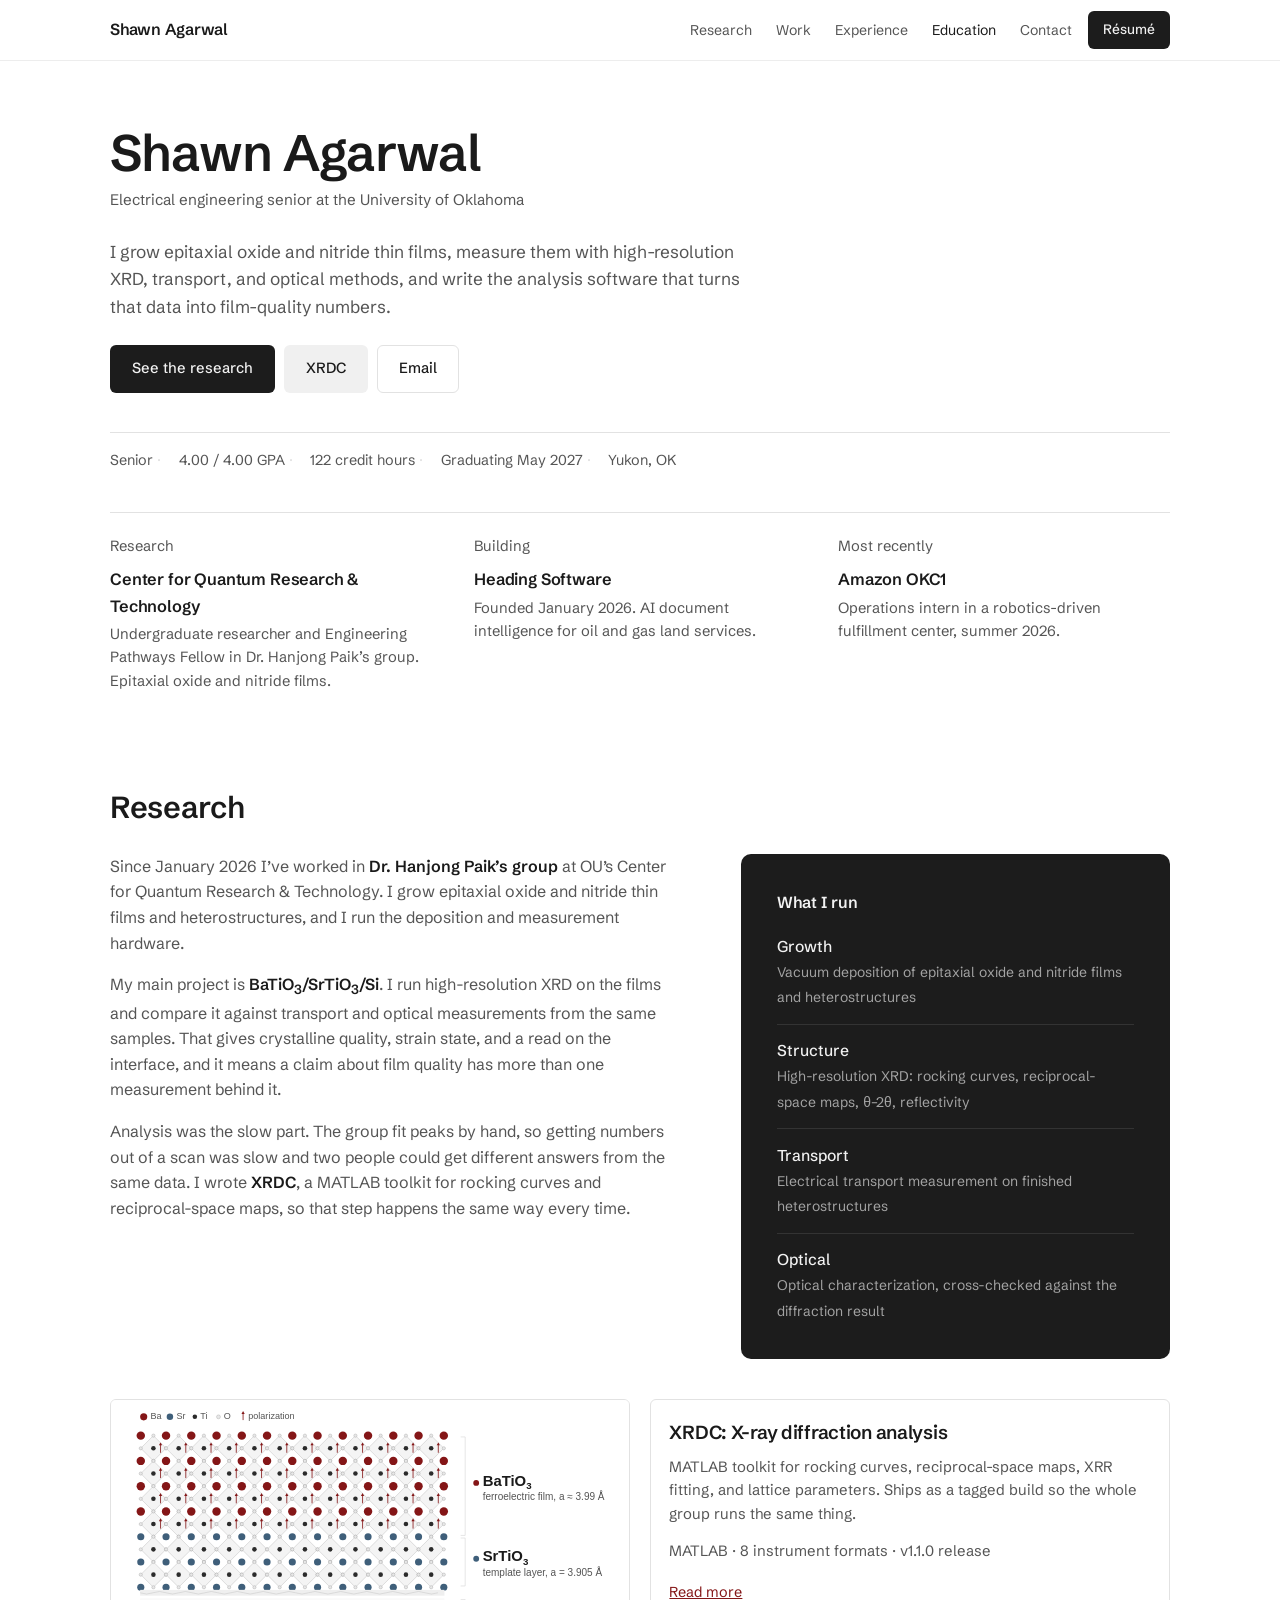
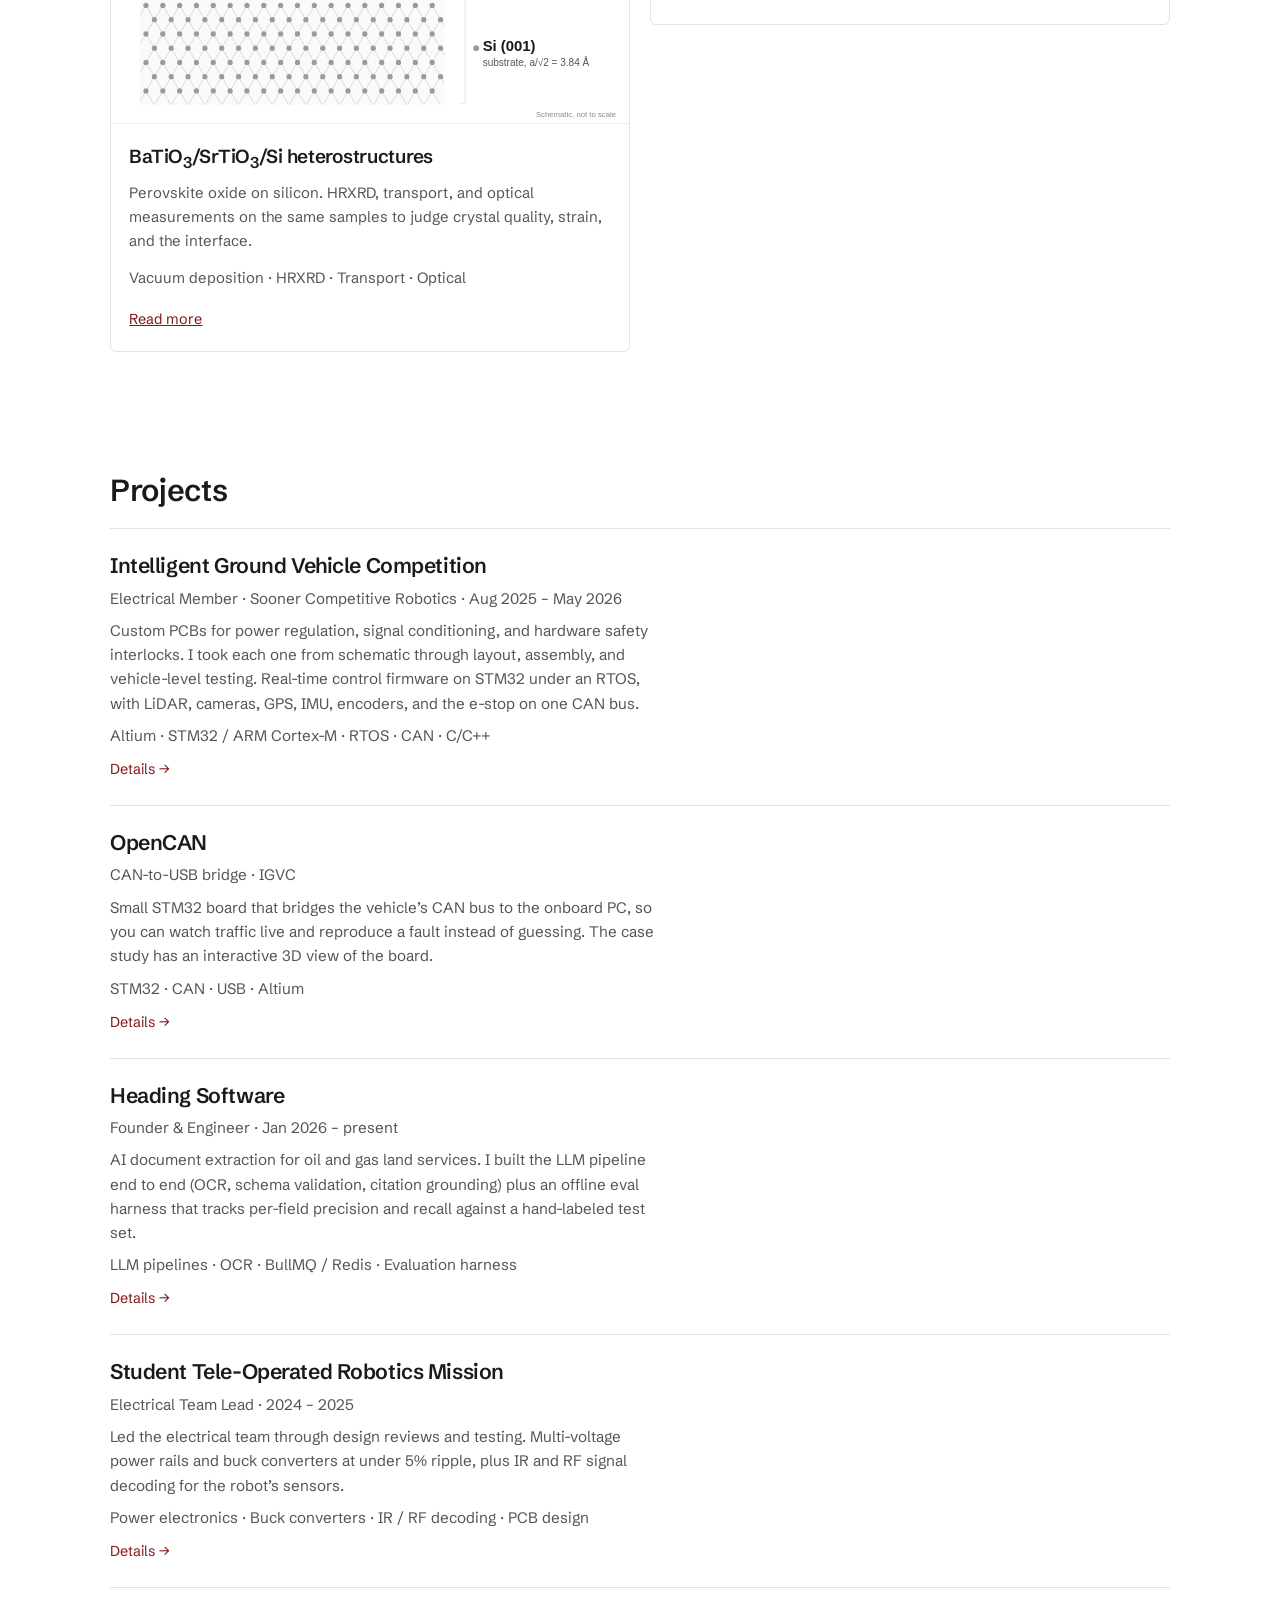
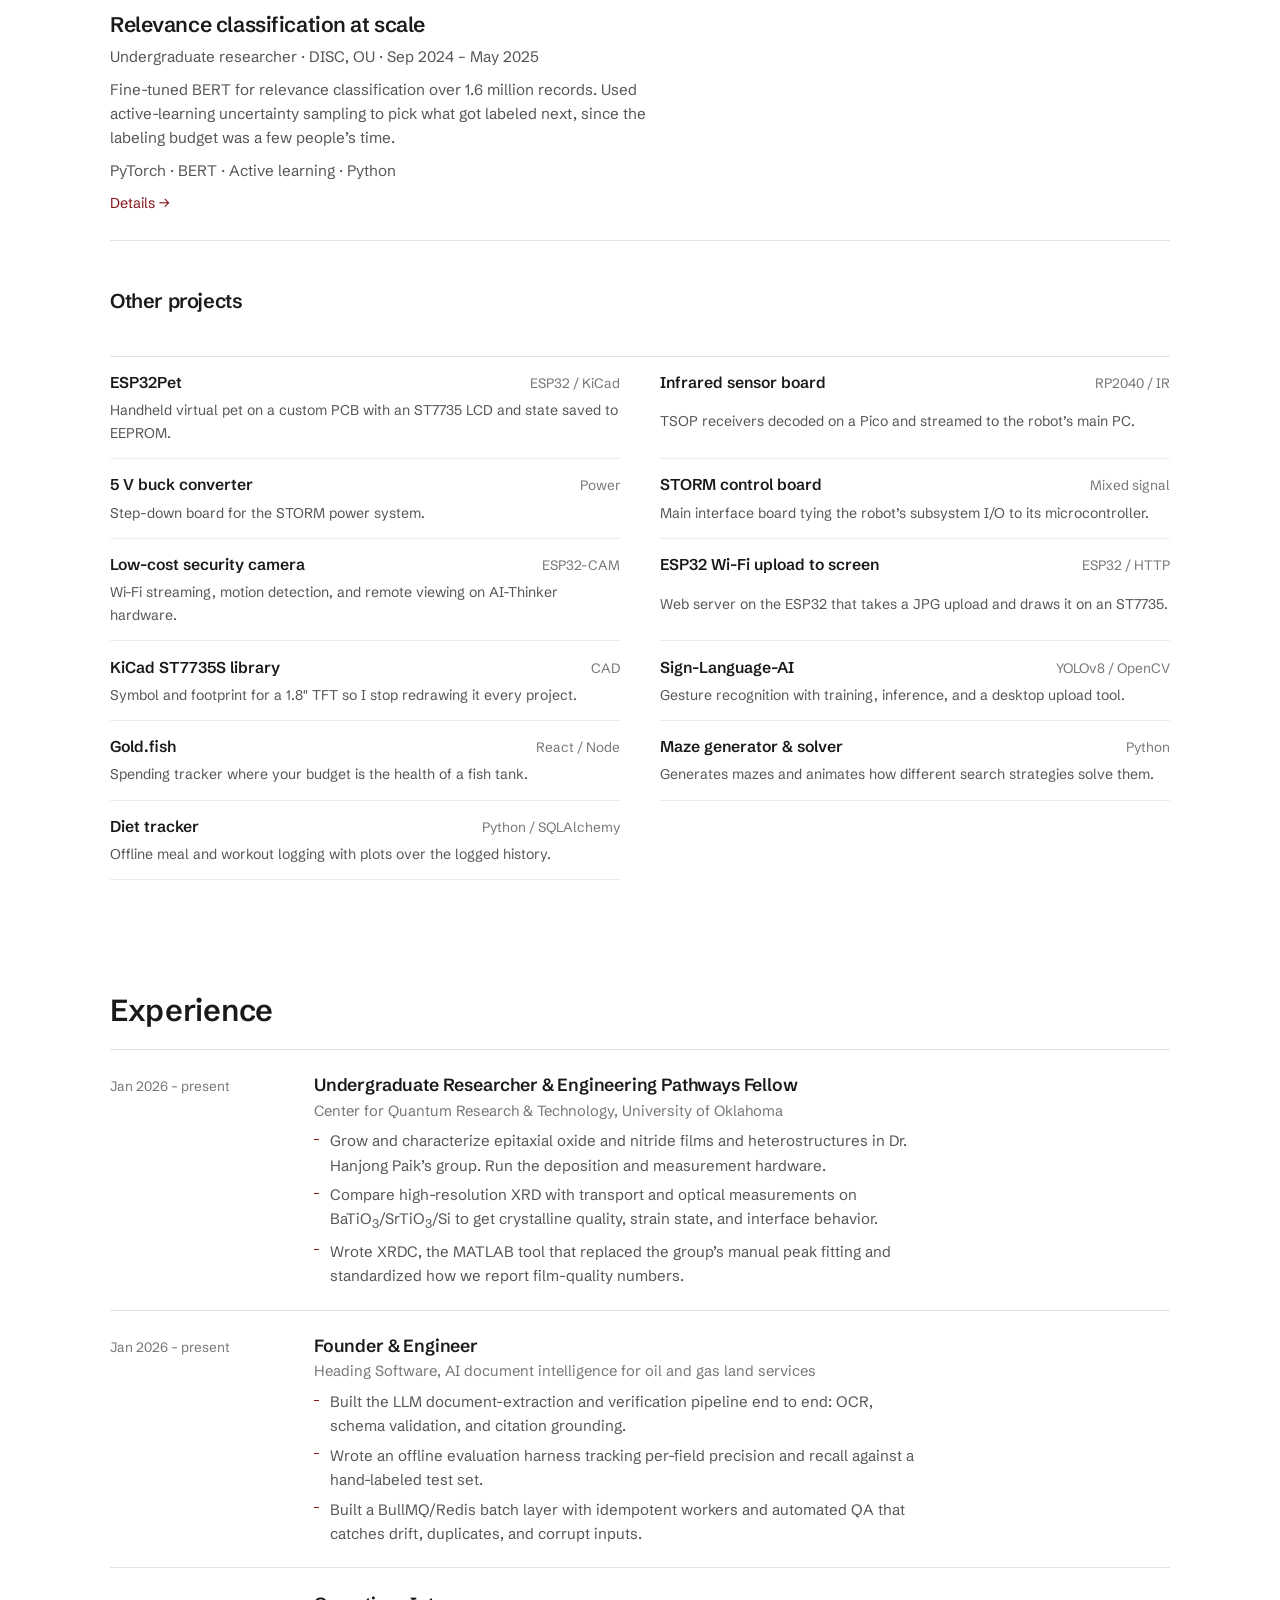
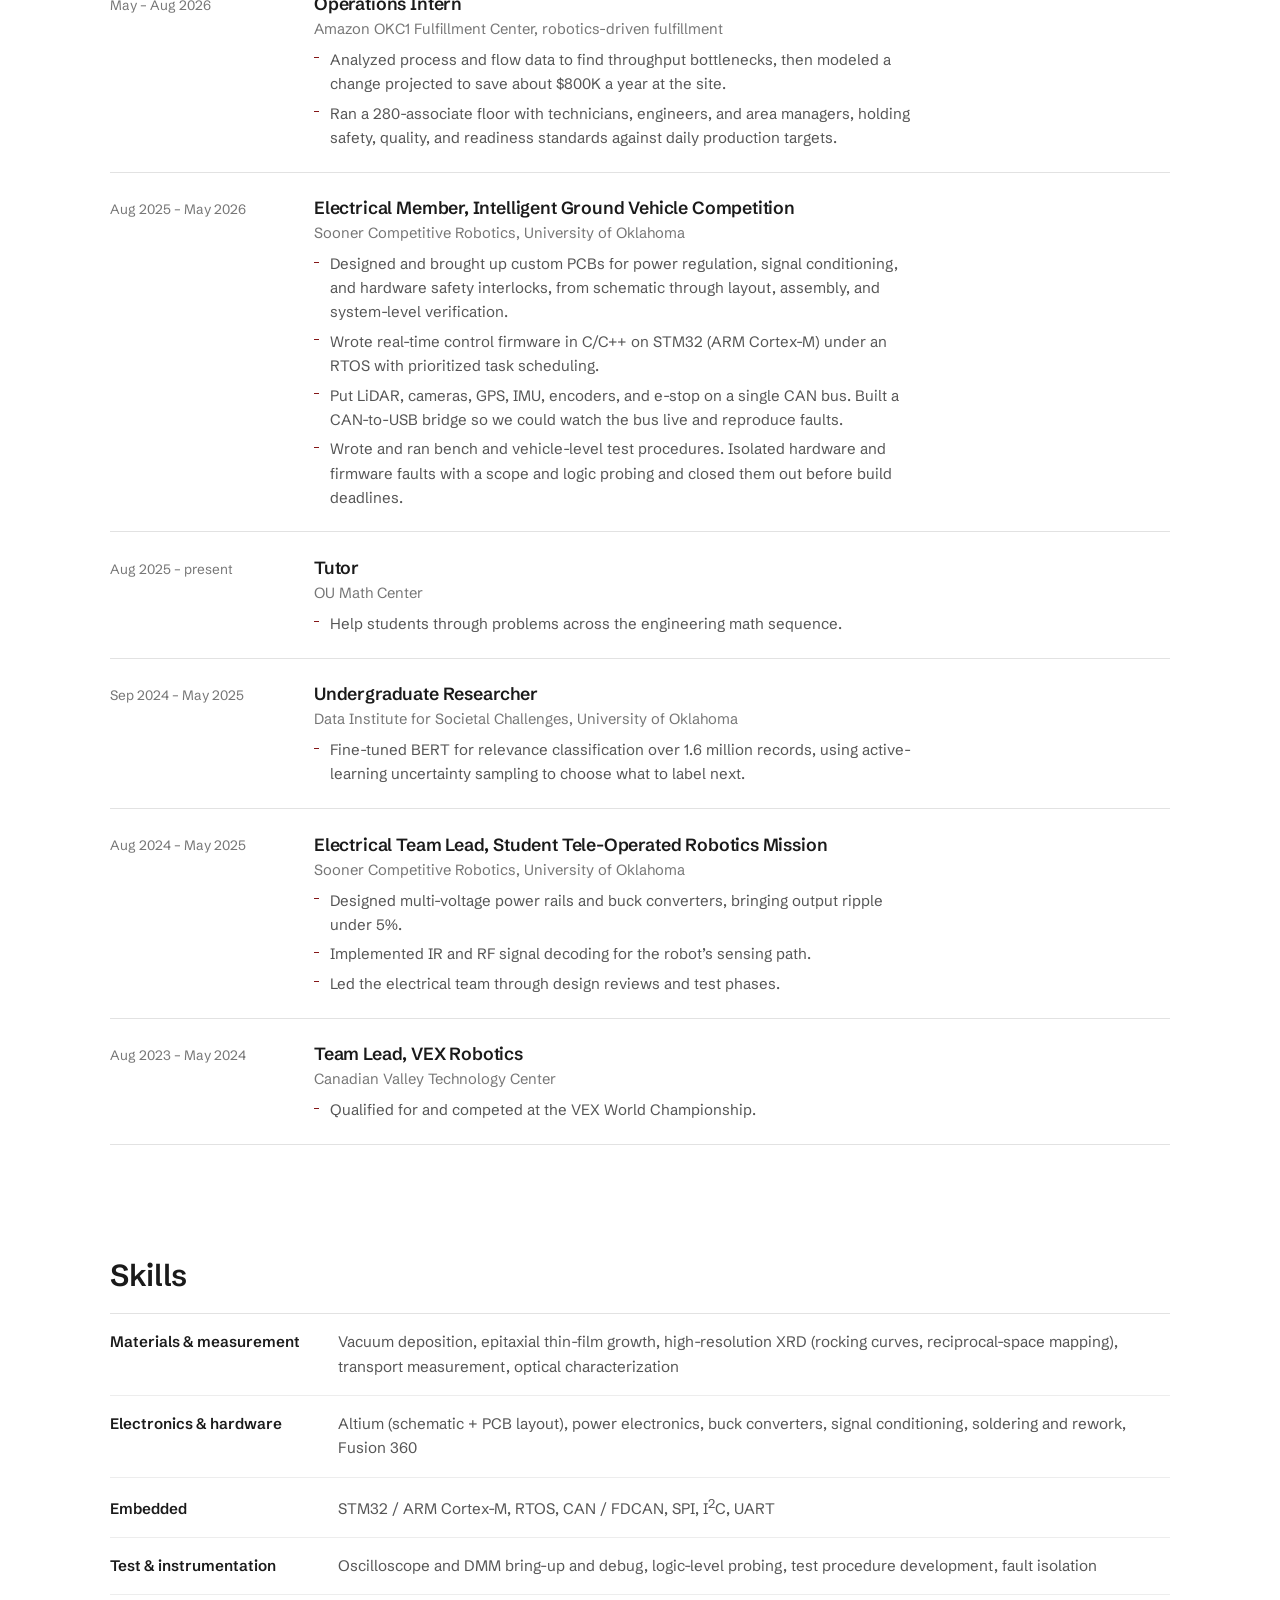
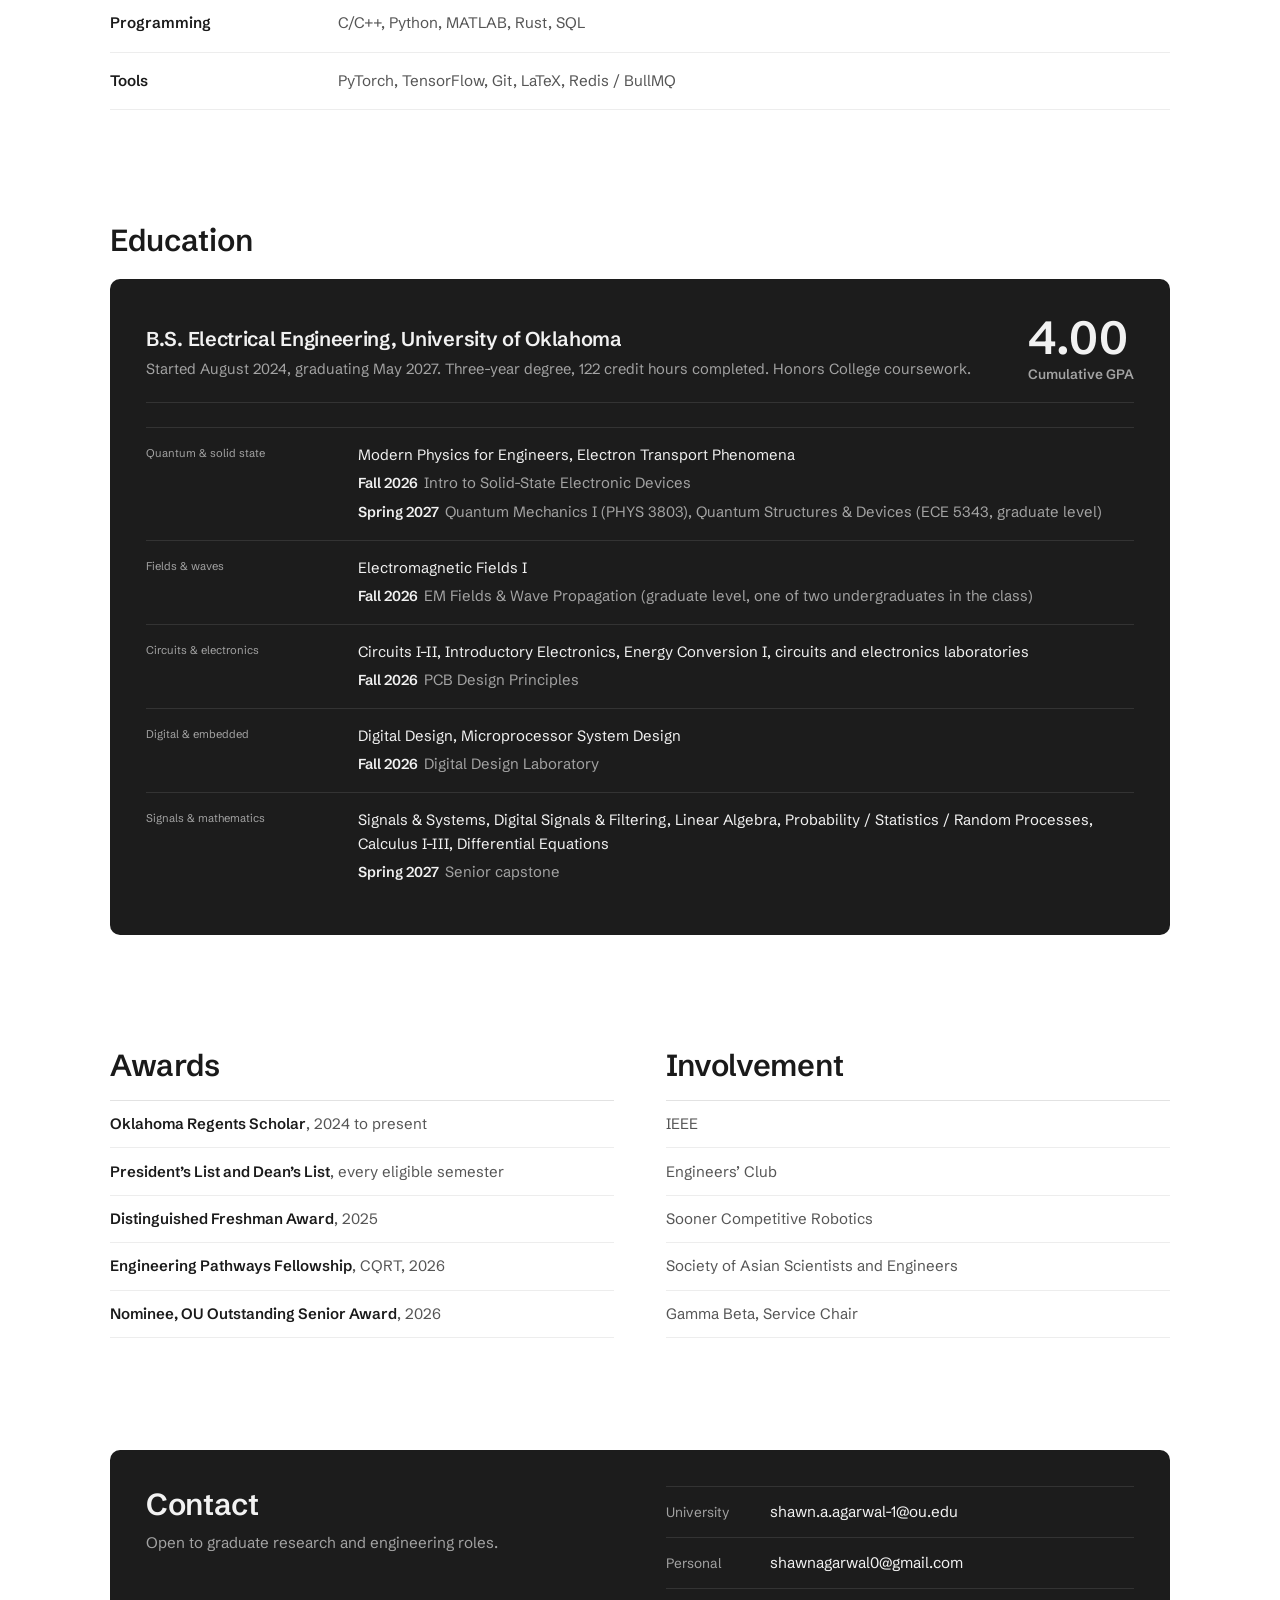
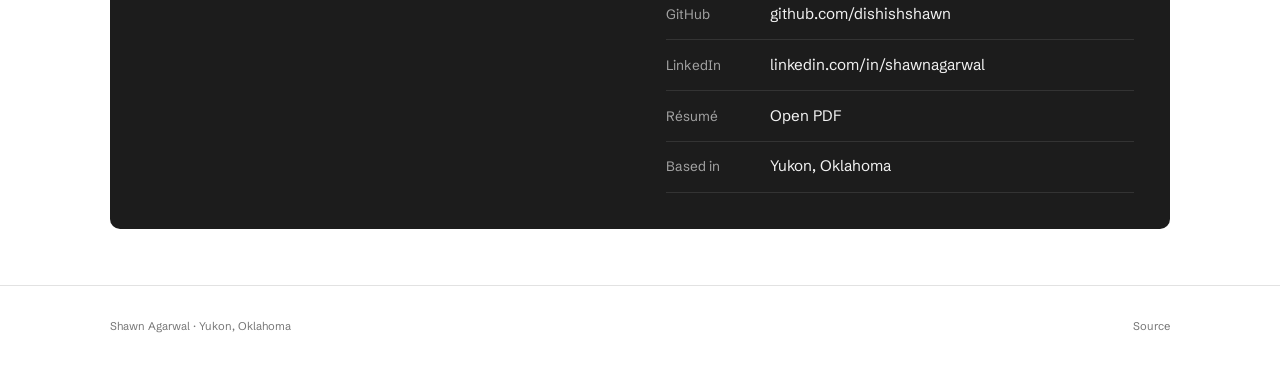
==== index.html @ 00703bf9 "Update résumé and rename to Resume.pdf Co-Authored-By: Claude Opus 5 (1M context) <noreply@anthropic" ====
<!doctype html>
<html lang="en">
  <head>
    <meta charset="UTF-8" />
    <meta name="viewport" content="width=device-width, initial-scale=1.0" />
    <title>Shawn Agarwal | Electrical Engineering</title>
    <meta
      name="description"
      content="Shawn Agarwal, electrical engineering senior at the University of Oklahoma. Epitaxial oxide and nitride thin-film growth, high-resolution X-ray diffraction, and the instrumentation and analysis software around quantum materials research."
    />
    <link rel="icon" href="data:," />
    <link rel="preconnect" href="https://fonts.googleapis.com" />
    <link rel="preconnect" href="https://fonts.gstatic.com" crossorigin />
    <link
      href="https://fonts.googleapis.com/css2?family=Schibsted+Grotesk:wght@400;500;600&display=swap"
      rel="stylesheet"
    />
    <link rel="stylesheet" href="styles.css?v=202609171602" />
  </head>
  <body>
    <a href="#main" class="skip">Skip to content</a>

    <nav class="nav">
      <div class="shell nav-in">
        <a href="#top" class="nav-brand">Shawn Agarwal</a>
        <div class="nav-links">
          <a href="#research">Research</a>
          <a href="#work">Work</a>
          <a href="#experience">Experience</a>
          <a href="#education">Education</a>
          <a href="#contact">Contact</a>
        </div>
        <a
          href="assets/Resume.pdf"
          target="_blank"
          rel="noreferrer"
          class="nav-cta"
          >Résumé</a
        >
      </div>
    </nav>

    <main id="main">
      <!-- ============================ HERO ============================ -->
      <section class="hero shell" id="top">
        <h1 class="hero-title">Shawn Agarwal</h1>
        <p class="label">
          Electrical engineering senior at the University of Oklahoma
        </p>

        <div class="hero-body">
          <div>
            <p class="lede">I grow epitaxial oxide and nitride thin films, measure them with high-resolution XRD, transport, and optical methods, and write the analysis software that turns that data into film-quality numbers.</p>
            <div class="hero-actions">
              <a href="#research" class="btn btn-solid">See the research</a>
              <a href="project.html?project=xrdc" class="btn btn-quiet">XRDC</a>
              <a href="mailto:shawn.a.agarwal-1@ou.edu" class="btn btn-ghost"
                >Email</a
              >
            </div>
          </div>

          <figure class="figure">
            <img
              src="assets/research/rsm.png"
              alt="Reciprocal-space map measured on a BaTiO3/SrTiO3/Si heterostructure"
              data-optional
              loading="eager"
            />
            <figcaption>
              Reciprocal-space map of
              BaTiO<sub>3</sub>/SrTiO<sub>3</sub>/Si
            </figcaption>
          </figure>
        </div>

        <p class="hero-vitals">
          <span>Senior</span>
          <span>4.00 / 4.00 GPA</span>
          <span>122 credit hours</span>
          <span>Graduating May 2027</span>
          <span>Yukon, OK</span>
        </p>
      </section>

      <!-- ============================ NOW ============================= -->
      <section class="now shell">
        <div class="now-grid">
          <div class="now-item">
            <p class="label label-dim">Research</p>
            <h3>Center for Quantum Research &amp; Technology</h3>
            <p>
              Undergraduate researcher and Engineering Pathways Fellow in Dr.
              Hanjong Paik&rsquo;s group. Epitaxial oxide and nitride films.
            </p>
          </div>
          <div class="now-item">
            <p class="label label-dim">Building</p>
            <h3>Heading Software</h3>
            <p>
              Founded January 2026. AI document intelligence for oil and gas
              land services.
            </p>
          </div>
          <div class="now-item">
            <p class="label label-dim">Most recently</p>
            <h3>Amazon OKC1</h3>
            <p>
              Operations intern in a robotics-driven fulfillment center, summer
              2026.
            </p>
          </div>
        </div>
      </section>

      <!-- ========================== RESEARCH ========================== -->
      <section class="bay shell" id="research">
        <div class="bay-head">
          <h2 class="statement">Research</h2>
        </div>

        <div class="research-split">
          <div class="prose">
            <p>Since January 2026 I&rsquo;ve worked in <strong>Dr. Hanjong Paik&rsquo;s group</strong> at OU&rsquo;s Center for Quantum Research &amp; Technology. I grow epitaxial oxide and nitride thin films and heterostructures, and I run the deposition and measurement hardware.</p>
            <p>My main project is <strong>BaTiO<sub>3</sub>/SrTiO<sub>3</sub>/Si</strong>. I run high-resolution XRD on the films and compare it against transport and optical measurements from the same samples. That gives crystalline quality, strain state, and a read on the interface, and it means a claim about film quality has more than one measurement behind it.</p>
            <p>Analysis was the slow part. The group fit peaks by hand, so getting numbers out of a scan was slow and two people could get different answers from the same data. I wrote <strong>XRDC</strong>, a MATLAB toolkit for rocking curves and reciprocal-space maps, so that step happens the same way every time.</p>
          </div>

          <div class="panel">
            <h3>What I run</h3>
            <div class="stack-row">
              <div>
                <b>Growth</b>
                <span
                  >Vacuum deposition of epitaxial oxide and nitride films and
                  heterostructures</span
                >
              </div>
            </div>
            <div class="stack-row">
              <div>
                <b>Structure</b>
                <span
                  >High-resolution XRD: rocking curves, reciprocal-space
                  maps, &theta;&ndash;2&theta;, reflectivity</span
                >
              </div>
            </div>
            <div class="stack-row">
              <div>
                <b>Transport</b>
                <span
                  >Electrical transport measurement on finished
                  heterostructures</span
                >
              </div>
            </div>
            <div class="stack-row">
              <div>
                <b>Optical</b>
                <span
                  >Optical characterization, cross-checked against the
                  diffraction result</span
                >
              </div>
            </div>
          </div>
        </div>

        <div class="cards">
          <a
            href="project.html?project=batio3-heterostructures"
            class="card"
          >
            <img
              src="assets/research/heterostructure.svg"
              alt="Schematic of a BaTiO3 film on an SrTiO3 template layer on a silicon (001) substrate"
              class="card-art"
              data-optional
              loading="lazy"
            />
            <div class="card-body">
              <h3>BaTiO<sub>3</sub>/SrTiO<sub>3</sub>/Si heterostructures</h3>
              <p>Perovskite oxide on silicon. HRXRD, transport, and optical measurements on the same samples to judge crystal quality, strain, and the interface.</p>
              <p class="card-meta">
                Vacuum deposition &middot; HRXRD &middot; Transport &middot;
                Optical
              </p>
              <span class="card-foot">Read more</span>
            </div>
          </a>

          <a href="project.html?project=xrdc" class="card">
            <img
              src="assets/research/xrdc.png"
              alt=""
              class="card-art"
              data-optional
              loading="lazy"
            />
            <div class="card-body">
              <h3>XRDC: X-ray diffraction analysis</h3>
              <p>MATLAB toolkit for rocking curves, reciprocal-space maps, XRR fitting, and lattice parameters. Ships as a tagged build so the whole group runs the same thing.</p>
              <p class="card-meta">
                MATLAB &middot; 8 instrument formats &middot; v1.1.0 release
              </p>
              <span class="card-foot">Read more</span>
            </div>
          </a>
        </div>
      </section>

      <!-- ============================ WORK ============================ -->
      <section class="bay-tight shell" id="work">
        <div class="bay-head">
          <h2 class="statement">Projects</h2>
        </div>

        <div class="rows">
          <a href="project.html?project=igvc" class="row">
            <div class="row-main">
              <h3>Intelligent Ground Vehicle Competition</h3>
              <p class="row-role">
                Electrical Member &middot; Sooner Competitive Robotics &middot;
                Aug 2025 &ndash; May 2026
              </p>
              <p>Custom PCBs for power regulation, signal conditioning, and hardware safety interlocks. I took each one from schematic through layout, assembly, and vehicle-level testing. Real-time control firmware on STM32 under an RTOS, with LiDAR, cameras, GPS, IMU, encoders, and the e-stop on one CAN bus.</p>
              <p class="row-stack">
                Altium &middot; STM32 / ARM Cortex-M &middot; RTOS &middot; CAN
                &middot; C/C++
              </p>
            </div>
            <span class="row-go">Details &rarr;</span>
          </a>

          <a href="project.html?project=canable" class="row">
            <div class="row-main">
              <h3>OpenCAN</h3>
              <p class="row-role">CAN-to-USB bridge &middot; IGVC</p>
              <p>Small STM32 board that bridges the vehicle&rsquo;s CAN bus to the onboard PC, so you can watch traffic live and reproduce a fault instead of guessing. The case study has an interactive 3D view of the board.</p>
              <p class="row-stack">
                STM32 &middot; CAN &middot; USB &middot; Altium
              </p>
            </div>
            <span class="row-go">Details &rarr;</span>
          </a>

          <a href="project.html?project=heading-software" class="row">
            <div class="row-main">
              <h3>Heading Software</h3>
              <p class="row-role">
                Founder &amp; Engineer &middot; Jan 2026 &ndash; present
              </p>
              <p>AI document extraction for oil and gas land services. I built the LLM pipeline end to end (OCR, schema validation, citation grounding) plus an offline eval harness that tracks per-field precision and recall against a hand-labeled test set.</p>
              <p class="row-stack">
                LLM pipelines &middot; OCR &middot; BullMQ / Redis &middot;
                Evaluation harness
              </p>
            </div>
            <span class="row-go">Details &rarr;</span>
          </a>

          <a href="project.html?project=storm" class="row">
            <div class="row-main">
              <h3>Student Tele-Operated Robotics Mission</h3>
              <p class="row-role">
                Electrical Team Lead &middot; 2024 &ndash; 2025
              </p>
              <p>Led the electrical team through design reviews and testing. Multi-voltage power rails and buck converters at under 5% ripple, plus IR and RF signal decoding for the robot&rsquo;s sensors.</p>
              <p class="row-stack">
                Power electronics &middot; Buck converters &middot; IR / RF
                decoding &middot; PCB design
              </p>
            </div>
            <span class="row-go">Details &rarr;</span>
          </a>

          <a
            href="project.html?project=relevance-classification-model"
            class="row"
          >
            <div class="row-main">
              <h3>Relevance classification at scale</h3>
              <p class="row-role">
                Undergraduate researcher &middot; DISC, OU &middot; Sep 2024
                &ndash; May 2025
              </p>
              <p>Fine-tuned BERT for relevance classification over 1.6 million records. Used active-learning uncertainty sampling to pick what got labeled next, since the labeling budget was a few people&rsquo;s time.</p>
              <p class="row-stack">
                PyTorch &middot; BERT &middot; Active learning &middot; Python
              </p>
            </div>
            <span class="row-go">Details &rarr;</span>
          </a>
        </div>

        <h3 class="hdr" style="margin-top: 3rem">Other projects</h3>
        <div class="also">
          <a href="project.html?project=esp32pet" class="also-item">
            <h4>ESP32Pet</h4>
            <span>ESP32 / KiCad</span>
            <p>Handheld virtual pet on a custom PCB with an ST7735 LCD and state saved to EEPROM.</p>
          </a>
          <a
            href="project.html?project=infrared-sensor-board"
            class="also-item"
          >
            <h4>Infrared sensor board</h4>
            <span>RP2040 / IR</span>
            <p>TSOP receivers decoded on a Pico and streamed to the robot&rsquo;s main PC.</p>
          </a>
          <a href="project.html?project=5v-buck-converter" class="also-item">
            <h4>5 V buck converter</h4>
            <span>Power</span>
            <p>Step-down board for the STORM power system.</p>
          </a>
          <a href="project.html?project=storm-control-board" class="also-item">
            <h4>STORM control board</h4>
            <span>Mixed signal</span>
            <p>
              Main interface board tying the robot&rsquo;s subsystem I/O to its
              microcontroller.
            </p>
          </a>
          <a
            href="project.html?project=low-cost-security-camera"
            class="also-item"
          >
            <h4>Low-cost security camera</h4>
            <span>ESP32-CAM</span>
            <p>
              Wi-Fi streaming, motion detection, and remote viewing on
              AI-Thinker hardware.
            </p>
          </a>
          <a
            href="project.html?project=esp32-wifi-upload-to-screen"
            class="also-item"
          >
            <h4>ESP32 Wi-Fi upload to screen</h4>
            <span>ESP32 / HTTP</span>
            <p>Web server on the ESP32 that takes a JPG upload and draws it on an ST7735.</p>
          </a>
          <a href="project.html?project=kicad-st7735s-tft" class="also-item">
            <h4>KiCad ST7735S library</h4>
            <span>CAD</span>
            <p>Symbol and footprint for a 1.8&Prime; TFT so I stop redrawing it every project.</p>
          </a>
          <a href="project.html?project=sign-language-ai" class="also-item">
            <h4>Sign-Language-AI</h4>
            <span>YOLOv8 / OpenCV</span>
            <p>
              Gesture recognition with training, inference, and a desktop upload
              tool.
            </p>
          </a>
          <a href="project.html?project=gold-fish" class="also-item">
            <h4>Gold.fish</h4>
            <span>React / Node</span>
            <p>Spending tracker where your budget is the health of a fish tank.</p>
          </a>
          <a
            href="project.html?project=maze-generator-solver"
            class="also-item"
          >
            <h4>Maze generator &amp; solver</h4>
            <span>Python</span>
            <p>Generates mazes and animates how different search strategies solve them.</p>
          </a>
          <a href="project.html?project=diet-tracker" class="also-item">
            <h4>Diet tracker</h4>
            <span>Python / SQLAlchemy</span>
            <p>
              Offline meal and workout logging with plots over the logged
              history.
            </p>
          </a>
        </div>
      </section>

      <!-- ========================= EXPERIENCE ========================= -->
      <section class="bay-tight shell" id="experience">
        <div class="bay-head">
          <h2 class="statement">Experience</h2>
        </div>

        <div class="xp">
          <article class="xp-item">
            <p class="xp-when">Jan 2026 &ndash; present</p>
            <div>
              <h3>
                Undergraduate Researcher &amp; Engineering Pathways Fellow
              </h3>
              <p class="xp-org">
                Center for Quantum Research &amp; Technology, University of
                Oklahoma
              </p>
              <ul>
                <li>Grow and characterize epitaxial oxide and nitride films and heterostructures in Dr. Hanjong Paik&rsquo;s group. Run the deposition and measurement hardware.</li>
                <li>Compare high-resolution XRD with transport and optical measurements on BaTiO<sub>3</sub>/SrTiO<sub>3</sub>/Si to get crystalline quality, strain state, and interface behavior.</li>
                <li>Wrote XRDC, the MATLAB tool that replaced the group&rsquo;s manual peak fitting and standardized how we report film-quality numbers.</li>
              </ul>
            </div>
          </article>

          <article class="xp-item">
            <p class="xp-when">Jan 2026 &ndash; present</p>
            <div>
              <h3>Founder &amp; Engineer</h3>
              <p class="xp-org">Heading Software, AI document intelligence for oil and gas land services</p>
              <ul>
                <li>
                  Built the LLM document-extraction and verification pipeline
                  end to end: OCR, schema validation, and citation grounding.
                </li>
                <li>
                  Wrote an offline evaluation harness tracking per-field
                  precision and recall against a hand-labeled test set.
                </li>
                <li>
                  Built a BullMQ/Redis batch layer with idempotent workers and
                  automated QA that catches drift, duplicates, and corrupt
                  inputs.
                </li>
              </ul>
            </div>
          </article>

          <article class="xp-item">
            <p class="xp-when">May &ndash; Aug 2026</p>
            <div>
              <h3>Operations Intern</h3>
              <p class="xp-org">Amazon OKC1 Fulfillment Center, robotics-driven fulfillment</p>
              <ul>
                <li>Analyzed process and flow data to find throughput bottlenecks, then modeled a change projected to save about $800K a year at the site.</li>
                <li>Ran a 280-associate floor with technicians, engineers, and area managers, holding safety, quality, and readiness standards against daily production targets.</li>
              </ul>
            </div>
          </article>

          <article class="xp-item">
            <p class="xp-when">Aug 2025 &ndash; May 2026</p>
            <div>
              <h3>Electrical Member, Intelligent Ground Vehicle Competition</h3>
              <p class="xp-org">
                Sooner Competitive Robotics, University of Oklahoma
              </p>
              <ul>
                <li>Designed and brought up custom PCBs for power regulation, signal conditioning, and hardware safety interlocks, from schematic through layout, assembly, and system-level verification.</li>
                <li>
                  Wrote real-time control firmware in C/C++ on STM32 (ARM
                  Cortex-M) under an RTOS with prioritized task scheduling.
                </li>
                <li>Put LiDAR, cameras, GPS, IMU, encoders, and e-stop on a single CAN bus. Built a CAN-to-USB bridge so we could watch the bus live and reproduce faults.</li>
                <li>Wrote and ran bench and vehicle-level test procedures. Isolated hardware and firmware faults with a scope and logic probing and closed them out before build deadlines.</li>
              </ul>
            </div>
          </article>

          <article class="xp-item">
            <p class="xp-when">Aug 2025 &ndash; present</p>
            <div>
              <h3>Tutor</h3>
              <p class="xp-org">OU Math Center</p>
              <ul>
                <li>Help students through problems across the engineering math sequence.</li>
              </ul>
            </div>
          </article>

          <article class="xp-item">
            <p class="xp-when">Sep 2024 &ndash; May 2025</p>
            <div>
              <h3>Undergraduate Researcher</h3>
              <p class="xp-org">
                Data Institute for Societal Challenges, University of Oklahoma
              </p>
              <ul>
                <li>Fine-tuned BERT for relevance classification over 1.6 million records, using active-learning uncertainty sampling to choose what to label next.</li>
              </ul>
            </div>
          </article>

          <article class="xp-item">
            <p class="xp-when">Aug 2024 &ndash; May 2025</p>
            <div>
              <h3>Electrical Team Lead, Student Tele-Operated Robotics Mission</h3>
              <p class="xp-org">
                Sooner Competitive Robotics, University of Oklahoma
              </p>
              <ul>
                <li>
                  Designed multi-voltage power rails and buck converters,
                  bringing output ripple under 5%.
                </li>
                <li>
                  Implemented IR and RF signal decoding for the robot&rsquo;s
                  sensing path.
                </li>
                <li>
                  Led the electrical team through design reviews and test
                  phases.
                </li>
              </ul>
            </div>
          </article>

          <article class="xp-item">
            <p class="xp-when">Aug 2023 &ndash; May 2024</p>
            <div>
              <h3>Team Lead, VEX Robotics</h3>
              <p class="xp-org">Canadian Valley Technology Center</p>
              <ul>
                <li>
                  Qualified for and competed at the VEX World Championship.
                </li>
              </ul>
            </div>
          </article>
        </div>
      </section>

      <!-- =========================== SKILLS =========================== -->
      <section class="bay-tight shell" id="skills">
        <div class="bay-head">
          <h2 class="statement">Skills</h2>
        </div>

        <dl class="skills">
          <div class="skill-row">
            <dt>Materials &amp; measurement</dt>
            <dd>
              Vacuum deposition, epitaxial thin-film growth, high-resolution XRD
              (rocking curves, reciprocal-space mapping), transport measurement,
              optical characterization
            </dd>
          </div>
          <div class="skill-row">
            <dt>Electronics &amp; hardware</dt>
            <dd>
              Altium (schematic + PCB layout), power electronics, buck
              converters, signal conditioning, soldering and rework, Fusion 360
            </dd>
          </div>
          <div class="skill-row">
            <dt>Embedded</dt>
            <dd>
              STM32 / ARM Cortex-M, RTOS, CAN / FDCAN, SPI, I<sup>2</sup>C, UART
            </dd>
          </div>
          <div class="skill-row">
            <dt>Test &amp; instrumentation</dt>
            <dd>
              Oscilloscope and DMM bring-up and debug, logic-level probing, test
              procedure development, fault isolation
            </dd>
          </div>
          <div class="skill-row">
            <dt>Programming</dt>
            <dd>C/C++, Python, MATLAB, Rust, SQL</dd>
          </div>
          <div class="skill-row">
            <dt>Tools</dt>
            <dd>PyTorch, TensorFlow, Git, LaTeX, Redis / BullMQ</dd>
          </div>
        </dl>
      </section>

      <!-- ========================= EDUCATION ========================== -->
      <section class="bay-tight shell" id="education">
        <div class="bay-head">
          <h2 class="statement">Education</h2>
        </div>

        <div class="panel">
          <div class="edu-head">
            <div>
              <h3>B.S. Electrical Engineering, University of Oklahoma</h3>
              <p>Started August 2024, graduating May 2027. Three-year degree, 122 credit hours completed. Honors College coursework.</p>
            </div>
            <p class="edu-gpa">4.00<small>Cumulative GPA</small></p>
          </div>

          <dl>
            <div class="course-row">
              <dt>Quantum &amp; solid state</dt>
              <dd>
                Modern Physics for Engineers, Electron Transport Phenomena
                <span class="later"
                  ><b>Fall 2026</b>Intro to Solid-State Electronic Devices</span
                >
                <span class="later"
                  ><b>Spring 2027</b>Quantum Mechanics I (PHYS 3803), Quantum
                  Structures &amp; Devices (ECE 5343,
                  <em>graduate level</em>)</span
                >
              </dd>
            </div>
            <div class="course-row">
              <dt>Fields &amp; waves</dt>
              <dd>
                Electromagnetic Fields I
                <span class="later"
                  ><b>Fall 2026</b>EM Fields &amp; Wave Propagation (<em
                    >graduate level, one of two undergraduates in the
                    class</em
                  >)</span
                >
              </dd>
            </div>
            <div class="course-row">
              <dt>Circuits &amp; electronics</dt>
              <dd>
                Circuits I&ndash;II, Introductory Electronics, Energy Conversion
                I, circuits and electronics laboratories
                <span class="later"><b>Fall 2026</b>PCB Design Principles</span>
              </dd>
            </div>
            <div class="course-row">
              <dt>Digital &amp; embedded</dt>
              <dd>
                Digital Design, Microprocessor System Design
                <span class="later"
                  ><b>Fall 2026</b>Digital Design Laboratory</span
                >
              </dd>
            </div>
            <div class="course-row">
              <dt>Signals &amp; mathematics</dt>
              <dd>
                Signals &amp; Systems, Digital Signals &amp; Filtering, Linear
                Algebra, Probability / Statistics / Random Processes, Calculus
                I&ndash;III, Differential Equations
                <span class="later"><b>Spring 2027</b>Senior capstone</span>
              </dd>
            </div>
          </dl>
        </div>
      </section>

      <!-- ===================== AWARDS & INVOLVEMENT ==================== -->
      <section class="bay-tight shell" id="awards">
        <div class="two-up">
          <div>
            <h2 class="statement">Awards</h2>
            <ul class="listing">
              <li><b>Oklahoma Regents Scholar</b>, 2024 to present</li>
              <li><b>President&rsquo;s List and Dean&rsquo;s List</b>, every eligible semester</li>
              <li><b>Distinguished Freshman Award</b>, 2025</li>
              <li><b>Engineering Pathways Fellowship</b>, CQRT, 2026</li>
              <li><b>Nominee, OU Outstanding Senior Award</b>, 2026</li>
            </ul>
          </div>
          <div>
            <h2 class="statement">Involvement</h2>
            <ul class="listing">
              <li>IEEE</li>
              <li>Engineers&rsquo; Club</li>
              <li>Sooner Competitive Robotics</li>
              <li>Society of Asian Scientists and Engineers</li>
              <li>Gamma Beta, Service Chair</li>
            </ul>
          </div>
        </div>
      </section>

      <!-- ========================== CONTACT =========================== -->
      <section class="bay-tight shell" id="contact">
        <div class="panel contact-panel">
          <div>
            <h2 class="statement">Contact</h2>
            <p class="label" style="margin-top: 0.5rem">
              Open to graduate research and engineering roles.
            </p>
          </div>

          <div class="contact-list">
            <a href="mailto:shawn.a.agarwal-1@ou.edu">
              <span class="ck">University</span>
              <span class="cv">shawn.a.agarwal-1@ou.edu</span>
            </a>
            <a href="mailto:shawnagarwal0@gmail.com">
              <span class="ck">Personal</span>
              <span class="cv">shawnagarwal0@gmail.com</span>
            </a>
            <a
              href="https://github.com/dishishshawn"
              target="_blank"
              rel="noreferrer"
            >
              <span class="ck">GitHub</span>
              <span class="cv">github.com/dishishshawn</span>
            </a>
            <a
              href="https://www.linkedin.com/in/shawnagarwal/"
              target="_blank"
              rel="noreferrer"
            >
              <span class="ck">LinkedIn</span>
              <span class="cv">linkedin.com/in/shawnagarwal</span>
            </a>
            <a
              href="assets/Resume.pdf"
              target="_blank"
              rel="noreferrer"
            >
              <span class="ck">Résumé</span>
              <span class="cv">Open PDF</span>
            </a>
            <div>
              <span class="ck">Based in</span>
              <span class="cv">Yukon, Oklahoma</span>
            </div>
          </div>
        </div>
      </section>
    </main>

    <footer class="footer">
      <div class="shell footer-in">
        <span>Shawn Agarwal &middot; Yukon, Oklahoma</span>
        <span
          ><a
            href="https://github.com/dishishshawn/portfolio"
            target="_blank"
            rel="noreferrer"
            >Source</a
          ></span
        >
      </div>
    </footer>

    <script src="script.js?v=202609171602"></script>
  </body>
</html>
---- styles.css ----
/* ==========================================================================
   Shawn Agarwal — portfolio
   White ground, OU crimson as the only accent, one typeface.
   ========================================================================== */

:root {
  --ground: #ffffff;
  --surface: #ffffff;
  --panel: #1c1c1c;
  --panel-line: #333333;
  --ink: #1a1a1a;
  --muted: #555555;
  --muted-dim: #767676;
  --line: #e2e2e2;
  --line-soft: #ededed;
  --accent: #841617;
  --accent-tint: rgba(132, 22, 23, 0.07);
  --on-panel: #f2f2f2;
  --on-panel-muted: #a3a3a3;

  --sans:
    "Schibsted Grotesk", -apple-system, BlinkMacSystemFont, "Segoe UI",
    Helvetica, Arial, sans-serif;
  --mono: ui-monospace, "SF Mono", Menlo, Consolas, monospace;

  --r-lg: 10px;
  --r-md: 6px;
  --r-sm: 4px;

  --gutter: clamp(1.25rem, 5vw, 2.5rem);
  --bay: clamp(2.5rem, 5vw, 4rem);
}

*,
*::before,
*::after {
  margin: 0;
  padding: 0;
  box-sizing: border-box;
}

html {
  scroll-behavior: smooth;
  -webkit-text-size-adjust: 100%;
}

body {
  background: var(--ground);
  color: var(--ink);
  font-family: var(--sans);
  font-size: 1rem;
  line-height: 1.6;
  -webkit-font-smoothing: antialiased;
  overflow-x: hidden;
}

img,
svg {
  display: block;
  max-width: 100%;
}

a {
  color: inherit;
}

::selection {
  background: var(--accent);
  color: #fff;
}

:focus-visible {
  outline: 2px solid var(--accent);
  outline-offset: 3px;
  border-radius: 2px;
}

.shell {
  width: min(1140px, 100%);
  margin-inline: auto;
  padding-inline: var(--gutter);
}

.skip {
  position: absolute;
  left: -9999px;
  top: 0;
  z-index: 100;
  background: var(--panel);
  color: var(--on-panel);
  padding: 0.75rem 1rem;
  border-radius: var(--r-sm);
}

.skip:focus {
  left: 1rem;
  top: 1rem;
}

/* --- shared type ---------------------------------------------------------- */

.label {
  font-size: 0.95rem;
  color: var(--muted);
}

.label-dim {
  color: var(--muted-dim);
}

.slug {
  font-size: 0.9rem;
  color: var(--muted);
}

.statement {
  font-family: var(--sans);
  font-weight: 600;
  font-size: clamp(1.5rem, 2.6vw, 1.9rem);
  line-height: 1.2;
  letter-spacing: -0.01em;
}

.lede {
  color: var(--muted);
  font-size: 1.02rem;
  max-width: 60ch;
}

.hdr {
  font-size: 1.25rem;
  font-weight: 600;
  letter-spacing: -0.02em;
  line-height: 1.15;
}

.rule {
  height: 1px;
  background: var(--line);
  border: 0;
}

/* --- nav ------------------------------------------------------------------ */

.nav {
  position: sticky;
  top: 0;
  z-index: 90;
  background: var(--ground);
  border-bottom: 1px solid var(--line-soft);
}

.nav-in {
  display: flex;
  align-items: center;
  gap: 1rem;
  height: 60px;
}

.nav-brand {
  font-weight: 600;
  letter-spacing: -0.015em;
  text-decoration: none;
  white-space: nowrap;
  margin-right: auto;
}

.nav-links {
  display: flex;
  align-items: center;
  gap: 1.5rem;
}

.nav-links a {
  font-size: 0.88rem;
  color: var(--muted);
  text-decoration: none;
  transition: color 0.15s ease;
}

.nav-links a:hover,
.nav-links a.is-active {
  color: var(--ink);
}

.nav-cta {
  display: inline-flex;
  align-items: center;
  background: var(--panel);
  color: var(--on-panel);
  text-decoration: none;
  font-size: 0.85rem;
  font-weight: 500;
  padding: 0.5rem 0.95rem;
  border-radius: 6px;
  white-space: nowrap;
}

/* --- buttons -------------------------------------------------------------- */

.btn {
  display: inline-flex;
  align-items: center;
  gap: 0.45rem;
  font-family: var(--sans);
  font-size: 0.92rem;
  font-weight: 500;
  text-decoration: none;
  padding: 0.72rem 1.3rem;
  border-radius: 6px;
  border: 1px solid transparent;
  transition:
    background 0.18s ease,
    border-color 0.18s ease,
    color 0.18s ease;
}

.btn-solid {
  background: var(--panel);
  color: var(--on-panel);
}

.btn-solid:hover {
  background: #333333;
}

.btn-quiet {
  background: #f0f0f0;
  color: var(--ink);
}

.btn-quiet:hover {
  background: #e6e6e6;
}

.btn-ghost {
  border-color: var(--line);
  color: var(--ink);
}

.btn-ghost:hover {
  border-color: var(--ink);
}

.btn-on-panel {
  background: var(--on-panel);
  color: var(--panel);
}

.btn-on-panel:hover {
  background: #fff;
}

/* --- hero ----------------------------------------------------------------- */

.hero {
  padding-top: clamp(2.5rem, 6vw, 4rem);
  padding-bottom: clamp(1rem, 2vw, 1.5rem);
}

.hero-title {
  font-family: var(--sans);
  font-weight: 600;
  font-size: clamp(2.2rem, 5vw, 3.2rem);
  line-height: 1.1;
  letter-spacing: -0.02em;
  margin: 0 0 0.4rem;
}

.hero-body {
  display: grid;
  grid-template-columns: minmax(0, 1.25fr) minmax(0, 1fr);
  gap: clamp(1.5rem, 4vw, 3.5rem);
  align-items: end;
  margin-top: 1.6rem;
}

.hero-body .lede {
  font-size: 1.08rem;
  max-width: 48ch;
}

/* No hero figure yet — don't leave a column-wide hole where it would go. */
.hero-body.is-textonly {
  grid-template-columns: 1fr;
}

.hero-body.is-textonly .lede {
  max-width: 58ch;
}

.hero-actions {
  display: flex;
  flex-wrap: wrap;
  gap: 0.6rem;
  margin-top: 1.5rem;
}

.hero-vitals {
  display: flex;
  flex-wrap: wrap;
  gap: 0.4rem 1.1rem;
  margin-top: 2.4rem;
  padding-top: 1rem;
  border-top: 1px solid var(--line);
  font-size: 0.9rem;
  color: var(--muted);
}

.hero-vitals span::after {
  content: " ·";
  color: var(--line);
}

.hero-vitals span:last-child::after {
  content: "";
}

/* --- figure (research images; removed by JS if the file is absent) -------- */

.figure {
  margin: 0;
  border-radius: var(--r-md);
  overflow: hidden;
  background: var(--surface);
  border: 1px solid var(--line);
}

.figure img {
  width: 100%;
  aspect-ratio: 4 / 3;
  object-fit: cover;
  background: #f2f2f2;
}

.figure figcaption {
  padding: 0.7rem 0.9rem;
  font-family: var(--sans);
  font-size: 0.85rem;
  line-height: 1.45;
  color: var(--muted);
  border-top: 1px solid var(--line-soft);
}

/* Diagrams must show whole, never centre-cropped like a photo. */
.figure img[src$=".svg"] {
  object-fit: contain;
  background: #fff;
}

.figure-tall img {
  aspect-ratio: 1 / 1;
}

/* Portrait sources (phone photos) — don't centre-crop them to a landscape box. */
.figure-portrait img {
  aspect-ratio: 3 / 4;
}

/* --- now strip ------------------------------------------------------------ */

.now {
  padding-block: 1rem clamp(1rem, 3vw, 2rem);
}

.now-grid {
  display: grid;
  grid-template-columns: repeat(3, minmax(0, 1fr));
  gap: 1.5rem 2rem;
  padding-top: 1.4rem;
  border-top: 1px solid var(--line);
}

.now-item h3 {
  font-size: 1.02rem;
  font-weight: 600;
  margin: 0.5rem 0 0.25rem;
  letter-spacing: -0.01em;
}

.now-item p {
  color: var(--muted);
  font-size: 0.92rem;
}

/* --- section scaffolding -------------------------------------------------- */

.bay {
  padding-block: var(--bay);
}

.bay-tight {
  padding-block: clamp(2.25rem, 5vw, 3.5rem);
}

.bay-head {
  display: flex;
  align-items: baseline;
  justify-content: space-between;
  gap: 1.5rem;
  flex-wrap: wrap;
  margin-bottom: 1.25rem;
}

/* --- research ------------------------------------------------------------- */

.research-split {
  display: grid;
  grid-template-columns: minmax(0, 1.15fr) minmax(0, 0.85fr);
  gap: clamp(1.75rem, 4vw, 3.5rem);
  align-items: start;
  margin-top: 1.75rem;
}

.prose p + p {
  margin-top: 1rem;
}

.prose p {
  color: var(--muted);
  max-width: 56ch;
}

.prose strong {
  color: var(--ink);
  font-weight: 600;
}

/* --- dark panel ----------------------------------------------------------- */

.panel {
  background: var(--panel);
  color: var(--on-panel);
  border-radius: var(--r-lg);
  padding: clamp(1.5rem, 3.5vw, 2.25rem);
}

.panel h3 {
  font-size: 1rem;
  color: var(--on-panel);
  font-weight: 600;
  margin-bottom: 1.15rem;
}

.stack-row {
  display: grid;
  grid-template-columns: minmax(0, 1fr);
  padding: 0.85rem 0;
  border-top: 1px solid var(--panel-line);
}

.stack-row:first-of-type {
  border-top: 0;
  padding-top: 0;
}

.stack-row:last-child {
  padding-bottom: 0;
}

.stack-row .n {
  font-family: var(--sans);
  font-size: 0.85rem;
  color: var(--accent);
  padding-top: 0.15rem;
}

.stack-row b {
  display: block;
  font-weight: 500;
  font-size: 0.98rem;
}

.stack-row span {
  color: var(--on-panel-muted);
  font-size: 0.87rem;
}

/* --- work cards (image + caption bar) ------------------------------------- */

.cards {
  display: grid;
  grid-template-columns: repeat(2, minmax(0, 1fr));
  /* Cards size to their own content. Stretching them means a card whose
     image slot is still empty becomes a tall box of white. */
  align-items: start;
  gap: 1.25rem;
  margin-top: 2.5rem;
}

.card {
  display: flex;
  flex-direction: column;
  background: var(--surface);
  border: 1px solid var(--line);
  border-radius: var(--r-md);
  overflow: hidden;
  text-decoration: none;
  color: inherit;
  transition: border-color 0.15s ease;
}

.card:hover {
  border-color: #bdbdbd;
}

.card-art {
  aspect-ratio: 16 / 10;
  background: #f2f2f2;
  object-fit: cover;
  width: 100%;
  border-bottom: 1px solid var(--line-soft);
}

.card-body {
  padding: 1.1rem 1.15rem 1.25rem;
  display: flex;
  flex-direction: column;
  gap: 0.4rem;
  flex: 1;
}

.card-body h3 {
  font-size: 1.18rem;
  font-weight: 600;
  letter-spacing: -0.015em;
}

.card-body p {
  color: var(--muted);
  font-size: 0.93rem;
}

.card-meta {
  font-family: var(--sans);
  font-size: 0.85rem;
  line-height: 1.5;
  color: var(--muted-dim);
  padding-top: 0.5rem;
}

.card-foot {
  margin-top: auto;
  padding-top: 0.75rem;
  font-size: 0.9rem;
  color: var(--accent);
  text-decoration: underline;
}

/* --- numbered work rows --------------------------------------------------- */

.rows {
  border-top: 1px solid var(--line);
}

.row {
  display: grid;
  gap: 0;
  padding: 1.5rem 0;
  border-bottom: 1px solid var(--line);
  text-decoration: none;
  color: inherit;
  transition: background 0.18s ease;
}

.row:hover h3 {
  color: var(--accent);
}

.row-n {
  font-family: var(--sans);
  font-size: 0.76rem;
  color: var(--accent);
  padding-top: 0.3rem;
}

.row-main h3 {
  font-size: 1.32rem;
  font-weight: 600;
  letter-spacing: -0.02em;
  line-height: 1.2;
}

.row-role {
  font-size: 0.88rem;
  color: var(--muted-dim);
  margin-top: 0.1rem;
}

.row-main p {
  color: var(--muted);
  max-width: 62ch;
  margin-top: 0.5rem;
  font-size: 0.95rem;
}

.row-stack {
  margin-top: 0.6rem;
  font-family: var(--sans);
  font-size: 0.85rem;
  color: var(--muted-dim);
}

.row-go {
  margin-top: 0.6rem;
  font-family: var(--sans);
  font-size: 0.9rem;
  color: var(--accent);
  white-space: nowrap;
}

/* --- also built ----------------------------------------------------------- */

.also {
  display: grid;
  grid-template-columns: repeat(2, minmax(0, 1fr));
  gap: 0 2.5rem;
  border-top: 1px solid var(--line);
  margin-top: 2.75rem;
}

.also-item {
  display: grid;
  grid-template-columns: minmax(0, 1fr) auto;
  gap: 0.5rem 1rem;
  align-items: baseline;
  padding: 0.85rem 0;
  border-bottom: 1px solid var(--line-soft);
  text-decoration: none;
  color: inherit;
}

.also-item:hover h4 {
  color: var(--accent);
}

.also-item h4 {
  font-size: 0.98rem;
  font-weight: 600;
  transition: color 0.15s ease;
}

.also-item p {
  grid-column: 1 / -1;
  color: var(--muted);
  font-size: 0.88rem;
  margin-top: -0.25rem;
}

.also-item span {
  font-family: var(--sans);
  font-size: 0.85rem;
  color: var(--muted-dim);
  white-space: nowrap;
}

/* --- experience ----------------------------------------------------------- */

.xp {
  border-top: 1px solid var(--line);
}

.xp-item {
  display: grid;
  grid-template-columns: 11.5rem minmax(0, 1fr);
  gap: 1.25rem;
  padding: 1.35rem 0;
  border-bottom: 1px solid var(--line);
}

.xp-when {
  font-family: var(--sans);
  font-size: 0.85rem;
  color: var(--muted-dim);
  padding-top: 0.3rem;
}

.xp-item h3 {
  font-size: 1.1rem;
  font-weight: 600;
  letter-spacing: -0.01em;
}

.xp-org {
  font-size: 0.92rem;
  color: var(--muted-dim);
  margin-bottom: 0.4rem;
}

.xp-item ul {
  list-style: none;
  display: grid;
  gap: 0.35rem;
}

.xp-item li {
  position: relative;
  padding-left: 1rem;
  color: var(--muted);
  font-size: 0.94rem;
  max-width: 68ch;
}

.xp-item li::before {
  content: "";
  position: absolute;
  left: 0;
  top: 0.62em;
  width: 5px;
  height: 1px;
  background: var(--accent);
}

/* --- skills --------------------------------------------------------------- */

.skills {
  border-top: 1px solid var(--line);
}

.skill-row {
  display: grid;
  grid-template-columns: 13rem minmax(0, 1fr);
  gap: 1.25rem;
  padding: 1rem 0;
  border-bottom: 1px solid var(--line-soft);
  align-items: baseline;
}

.skill-row dt {
  font-size: 0.95rem;
  font-weight: 600;
  color: var(--ink);
}

.skill-row dd {
  color: var(--muted);
  font-size: 0.95rem;
}

/* --- education ------------------------------------------------------------ */

.edu-head {
  display: grid;
  grid-template-columns: minmax(0, 1fr) auto;
  gap: 1.5rem;
  align-items: end;
  padding-bottom: 1.25rem;
  border-bottom: 1px solid var(--panel-line);
  margin-bottom: 1.5rem;
}

.edu-head h3 {
  font-family: var(--sans);
  font-size: 1.25rem;
  font-weight: 600;
  color: var(--on-panel);
  letter-spacing: -0.015em;
  text-transform: none;
  margin: 0;
}

.edu-head > div p {
  color: var(--on-panel-muted);
  font-size: 0.92rem;
  margin-top: 0.2rem;
}

.edu-gpa {
  font-family: var(--sans);
  font-weight: 600;
  font-size: clamp(2rem, 5vw, 2.9rem);
  line-height: 1;
  color: var(--on-panel);
  white-space: nowrap;
}

.edu-gpa small {
  font-family: var(--sans);
  font-size: 0.85rem;
  color: var(--on-panel-muted);
  display: block;
  margin-top: 0.45rem;
}

.course-row {
  display: grid;
  grid-template-columns: 12rem minmax(0, 1fr);
  gap: 0.5rem 1.25rem;
  padding: 0.95rem 0;
  border-top: 1px solid var(--panel-line);
}

.course-row > dt {
  font-family: var(--sans);
  font-size: 0.7rem;
  color: var(--on-panel-muted);
  padding-top: 0.15rem;
}

.course-row > dd {
  color: var(--on-panel);
  font-size: 0.93rem;
  line-height: 1.6;
}

.course-row .later {
  display: block;
  color: var(--on-panel-muted);
  margin-top: 0.3rem;
}

.course-row .later b {
  font-size: 0.9rem;
  color: var(--on-panel);
  font-weight: 600;
  margin-right: 0.4rem;
}

.course-row em {
  font-style: normal;
}

/* --- awards --------------------------------------------------------------- */

.two-up {
  display: grid;
  grid-template-columns: repeat(2, minmax(0, 1fr));
  gap: clamp(1.75rem, 4vw, 3.5rem);
}

.listing {
  list-style: none;
  border-top: 1px solid var(--line);
  margin-top: 1rem;
}

.listing li {
  padding: 0.7rem 0;
  border-bottom: 1px solid var(--line-soft);
  color: var(--muted);
  font-size: 0.94rem;
}

.listing li b {
  color: var(--ink);
  font-weight: 600;
}

/* --- contact -------------------------------------------------------------- */

.contact-panel {
  display: grid;
  grid-template-columns: minmax(0, 1fr) minmax(0, 1fr);
  gap: clamp(1.75rem, 4vw, 3.5rem);
  align-items: start;
}

.contact-panel .statement {
  color: var(--on-panel);
}

.contact-panel .label {
  color: var(--on-panel-muted);
}

.contact-list {
  display: grid;
}

.contact-list a,
.contact-list div {
  display: grid;
  grid-template-columns: 5.5rem minmax(0, 1fr);
  gap: 1rem;
  align-items: baseline;
  padding: 0.8rem 0;
  border-bottom: 1px solid var(--panel-line);
  text-decoration: none;
  color: var(--on-panel);
}

.contact-list a:first-child,
.contact-list div:first-child {
  border-top: 1px solid var(--panel-line);
}

.contact-list a:hover .cv {
  color: var(--accent);
}

.contact-list .ck {
  font-family: var(--sans);
  font-size: 0.85rem;
  color: var(--on-panel-muted);
}

.contact-list .cv {
  word-break: break-word;
  font-size: 0.95rem;
  transition: color 0.15s ease;
}

/* --- footer --------------------------------------------------------------- */

.footer {
  padding-block: 2rem 2.75rem;
  border-top: 1px solid var(--line);
}

.footer-in {
  display: flex;
  justify-content: space-between;
  gap: 1rem;
  flex-wrap: wrap;
  font-family: var(--sans);
  font-size: 0.7rem;
  color: var(--muted-dim);
}

.footer-in a {
  color: inherit;
  text-decoration: none;
}

.footer-in a:hover {
  color: var(--ink);
}

/* ==========================================================================
   Case-study pages
   ========================================================================== */

.case {
  padding-block: 2.5rem clamp(3.5rem, 8vw, 6rem);
}

.back {
  display: inline-flex;
  align-items: center;
  gap: 0.4rem;
  font-family: var(--sans);
  font-size: 0.7rem;
  color: var(--muted);
  text-decoration: none;
  margin-bottom: 2rem;
}

.back:hover {
  color: var(--accent);
}

.case-shell {
  display: grid;
  gap: clamp(2.5rem, 6vw, 4rem);
}

.case-head {
  display: grid;
  gap: 1rem;
  max-width: 70ch;
}

.case-eyebrow {
  display: flex;
  flex-wrap: wrap;
  gap: 0.5rem 1.1rem;
  align-items: baseline;
}

.case-title {
  font-family: var(--sans);
  font-weight: 600;
  font-size: clamp(2rem, 4.5vw, 2.8rem);
  line-height: 1.1;
  letter-spacing: -0.025em;
}

.case-intro {
  color: var(--muted);
  font-size: 1.08rem;
}

.case-actions {
  display: flex;
  flex-wrap: wrap;
  gap: 0.6rem;
  margin-top: 0.4rem;
}

.case-note {
  display: inline-flex;
  align-items: center;
  padding: 0.72rem 1.3rem;
  border-radius: 6px;
  background: #f0f0f0;
  color: var(--muted);
  font-size: 0.88rem;
}

.case-grid {
  display: grid;
  grid-template-columns: minmax(0, 1.35fr) minmax(0, 0.65fr);
  gap: clamp(2rem, 5vw, 4rem);
  align-items: start;
}

.case-main {
  display: grid;
  gap: 2.5rem;
  min-width: 0;
}

.block {
  display: grid;
  gap: 0.85rem;
}

.block > h2 {
  font-size: 1.2rem;
  color: var(--ink);
  font-weight: 600;
  padding-bottom: 0.85rem;
  border-bottom: 1px solid var(--line);
}

.block p {
  color: var(--muted);
  max-width: 68ch;
}

.block p + p {
  margin-top: -0.2rem;
}

.block ul {
  list-style: none;
  display: grid;
  gap: 0.6rem;
}

.block li {
  position: relative;
  padding-left: 1.1rem;
  color: var(--muted);
  max-width: 68ch;
}

.block li::before {
  content: "";
  position: absolute;
  left: 0;
  top: 0.66em;
  width: 6px;
  height: 1px;
  background: var(--accent);
}

.block li b,
.block p b {
  color: var(--ink);
  font-weight: 600;
}

.block code {
  font-family: var(--mono);
  font-size: 0.85em;
  background: var(--accent-tint);
  color: var(--accent);
  padding: 0.1em 0.35em;
  border-radius: 4px;
}

.caveat {
  border-left: 2px solid var(--line);
  padding: 0.15rem 0 0.15rem 1rem;
  color: var(--muted-dim);
  font-size: 0.92rem;
  max-width: 66ch;
}

.case-side {
  display: grid;
  gap: 1.5rem;
  position: sticky;
  top: 5rem;
}

.spec {
  border-top: 1px solid var(--line);
  padding-top: 1.1rem;
}

.spec h3 {
  font-size: 1rem;
  color: var(--ink);
  font-weight: 600;
  margin-bottom: 1rem;
}

.spec-row {
  display: grid;
  gap: 0.15rem;
  padding-bottom: 0.85rem;
  margin-bottom: 0.85rem;
  border-bottom: 1px solid var(--line-soft);
}

.spec-row:last-child {
  border-bottom: 0;
  margin-bottom: 0;
  padding-bottom: 0;
}

.spec-k {
  font-family: var(--sans);
  font-size: 0.85rem;
  color: var(--muted-dim);
}

.spec-v {
  font-size: 0.94rem;
}

.chips {
  display: flex;
  flex-wrap: wrap;
  gap: 0.4rem;
}

.chip {
  font-family: var(--sans);
  font-size: 0.7rem;
  color: var(--muted);
  border: 1px solid var(--line);
  border-radius: 6px;
  padding: 0.24rem 0.6rem;
  background: var(--surface);
}

.case-media {
  display: grid;
  grid-template-columns: repeat(auto-fit, minmax(min(320px, 100%), 1fr));
  align-items: start;
  gap: 1.25rem;
}

.case-media .figure img {
  aspect-ratio: 4 / 3;
}

.case-media .figure-portrait {
  /* A tall photo alone in the grid would otherwise fill the whole column. */
  max-width: 420px;
}

.case-media .figure-portrait img {
  aspect-ratio: 3 / 4;
}

.case-missing {
  display: grid;
  gap: 0.75rem;
  padding: 2rem;
  border: 1px dashed var(--line);
  border-radius: var(--r-md);
  text-align: center;
}

/* --- Altium / KiCad viewer ------------------------------------------------ */

.viewer-section {
  display: grid;
  gap: 1rem;
}

.viewer-head {
  display: flex;
  justify-content: space-between;
  align-items: flex-start;
  gap: 1rem;
  flex-wrap: wrap;
  padding-bottom: 0.85rem;
  border-bottom: 1px solid var(--line);
}

.viewer-head h2 {
  font-size: 1.2rem;
  color: var(--ink);
  font-weight: 600;
}

.viewer-head p {
  color: var(--muted);
  font-size: 0.92rem;
  margin-top: 0.45rem;
  max-width: 58ch;
}

.viewer-actions {
  display: flex;
  align-items: center;
  gap: 0.75rem;
}

.viewer-disabled {
  opacity: 0.6;
  cursor: not-allowed;
}

.viewer-embed-shell {
  position: relative;
  overflow: hidden;
  min-height: 320px;
  border: 1px solid var(--line);
  border-radius: var(--r-md);
  background: #eeeeee;
}

.viewer-live-surface {
  position: relative;
  z-index: 1;
}

.viewer-embed-target,
.viewer-live-surface iframe,
.viewer-frame {
  display: block;
  width: 100%;
  border: 0;
  background: #eeeeee;
}

.viewer-embed-target {
  position: relative;
  min-height: 360px;
}

.viewer-embed-target > a {
  position: absolute;
  width: 1px;
  height: 1px;
  padding: 0;
  margin: -1px;
  overflow: hidden;
  clip: rect(0, 0, 0, 0);
  white-space: nowrap;
  border: 0;
}

.viewer-frame {
  min-height: 420px;
}

.viewer-fallback {
  position: absolute;
  inset: 0;
  display: grid;
  grid-template-columns: 1.1fr 0.9fr;
  opacity: 0;
  pointer-events: none;
  transition: opacity 0.2s ease;
  background: rgba(255, 255, 255, 0.96);
}

.viewer-embed-shell.show-fallback .viewer-fallback,
.viewer-embed-shell.fallback-only .viewer-fallback {
  opacity: 1;
  pointer-events: auto;
}

.viewer-embed-shell.is-loaded .viewer-fallback {
  opacity: 0;
  pointer-events: none;
}

.viewer-fallback-image {
  width: 100%;
  height: 100%;
  object-fit: cover;
  background: #f2f2f2;
  border-right: 1px solid var(--line);
}

.viewer-fallback-copy {
  display: grid;
  align-content: center;
  gap: 0.5rem;
  padding: 1.25rem;
}

.viewer-fallback-copy strong {
  font-size: 1.02rem;
}

.viewer-note {
  color: var(--muted-dim);
  font-size: 0.85rem;
}

.viewer-note code {
  font-family: var(--mono);
  font-size: 0.85em;
  color: var(--accent);
}

/* ==========================================================================
   Responsive
   ========================================================================== */

@media (max-width: 960px) {
  .hero-body,
  .research-split,
  .case-grid,
  .contact-panel,
  .two-up {
    grid-template-columns: 1fr;
  }

  .hero-body {
    align-items: start;
  }

  .now-grid,
  .cards,
  .also {
    grid-template-columns: 1fr;
  }

  .case-side {
    position: static;
  }

  .edu-head {
    grid-template-columns: 1fr;
    align-items: start;
    gap: 1rem;
  }

  .viewer-fallback {
    grid-template-columns: 1fr;
  }

  .viewer-fallback-image {
    min-height: 200px;
    border-right: 0;
    border-bottom: 1px solid var(--line);
  }
}

@media (max-width: 720px) {
  .nav-in {
    height: 56px;
    gap: 0.75rem;
  }

  .nav-links {
    gap: 1rem;
    overflow-x: auto;
    scrollbar-width: none;
    -webkit-overflow-scrolling: touch;
    margin-right: 0.25rem;
  }

  .nav-links::-webkit-scrollbar {
    display: none;
  }

  .nav-links a {
    font-size: 0.84rem;
    white-space: nowrap;
  }

  .nav-brand {
    font-size: 0.95rem;
  }

  .hero-actions .btn {
    flex: 1 1 auto;
    justify-content: center;
  }

  .xp-item,
  .skill-row,
  .course-row,
  .contact-list a,
  .contact-list div {
    grid-template-columns: 1fr;
    gap: 0.4rem;
  }

  .xp-when {
    padding-top: 0;
  }

  .also-item {
    grid-template-columns: 1fr;
  }

  .also-item span {
    grid-row: 3;
  }
}

@media (max-width: 420px) {
  .nav-cta {
    display: none;
  }
}

@media (prefers-reduced-motion: reduce) {
  html {
    scroll-behavior: auto;
  }

  *,
  *::before,
  *::after {
    animation: none !important;
    transition: none !important;
  }

}

@media print {
  .nav,
  .footer,
  .viewer-section {
    display: none;
  }

  body {
    background: #fff;
  }

  .panel {
    background: #fff;
    color: #000;
    border: 1px solid #ccc;
  }
}
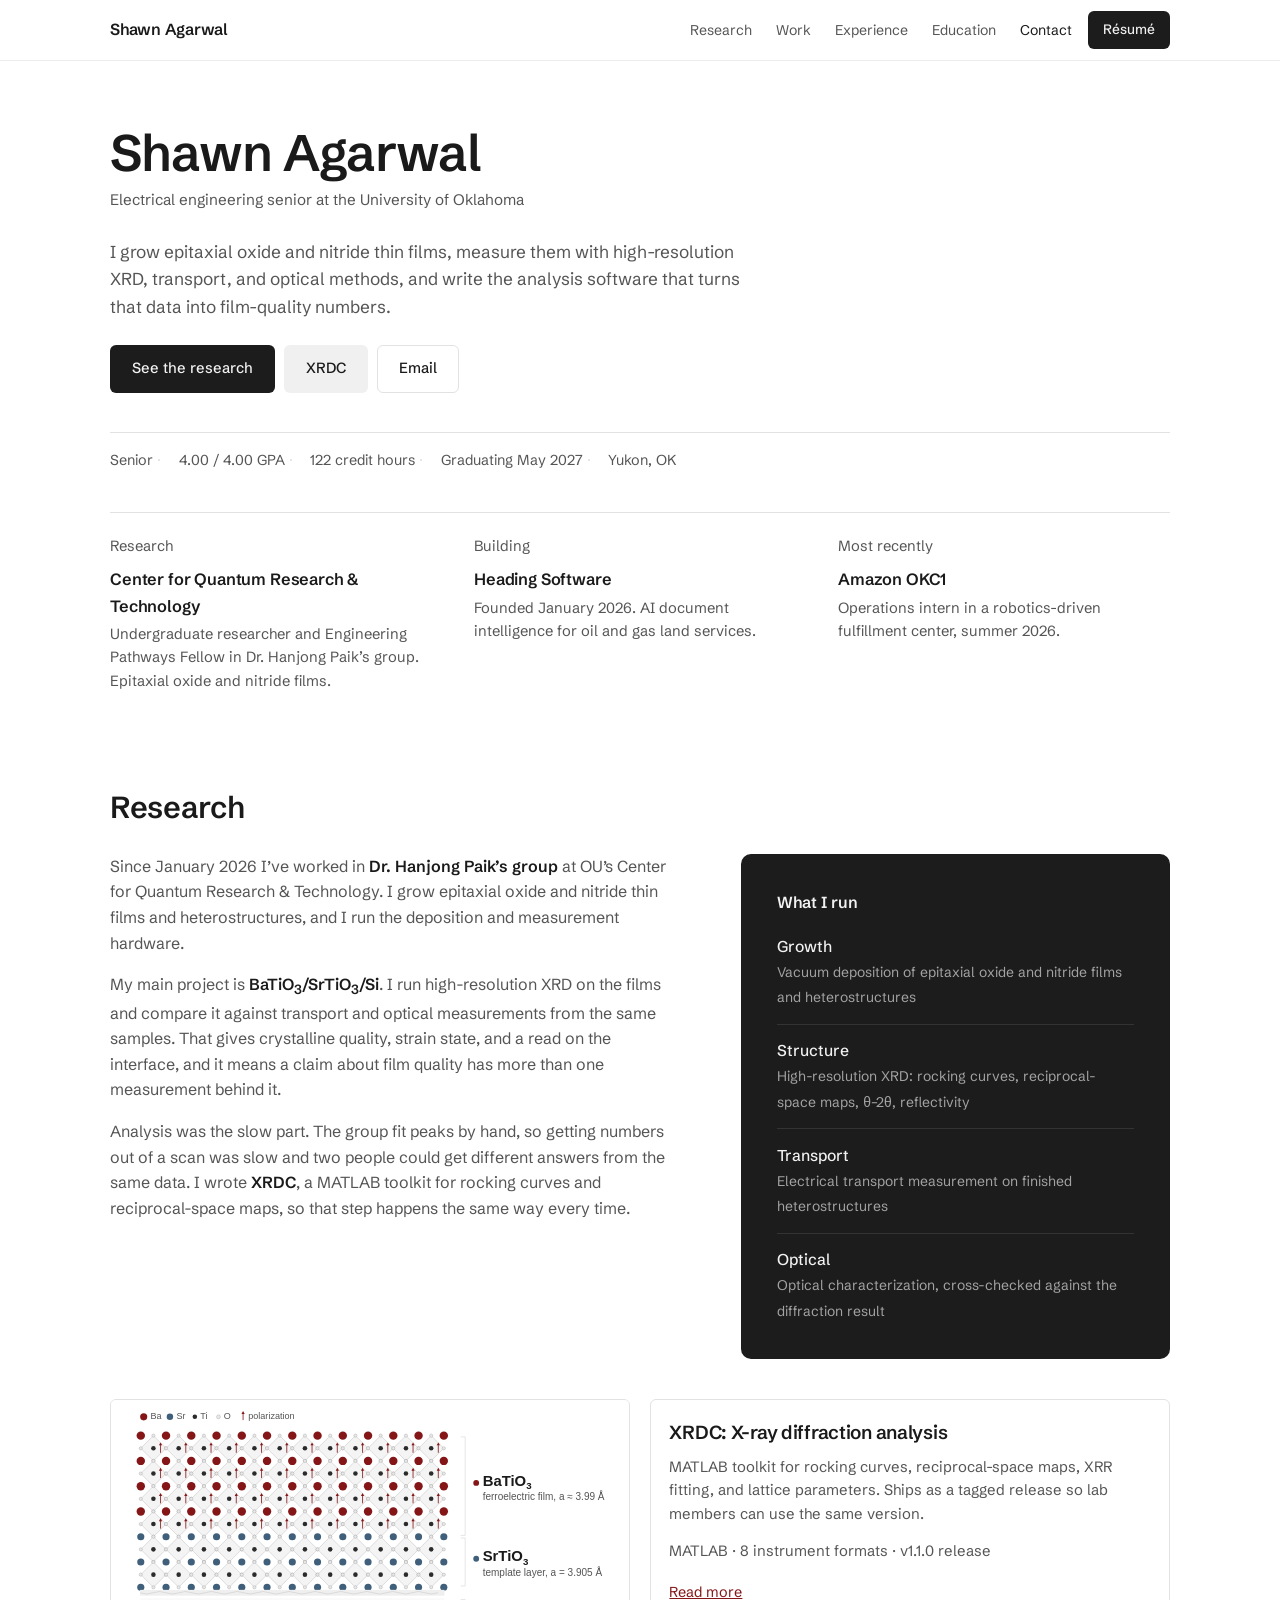
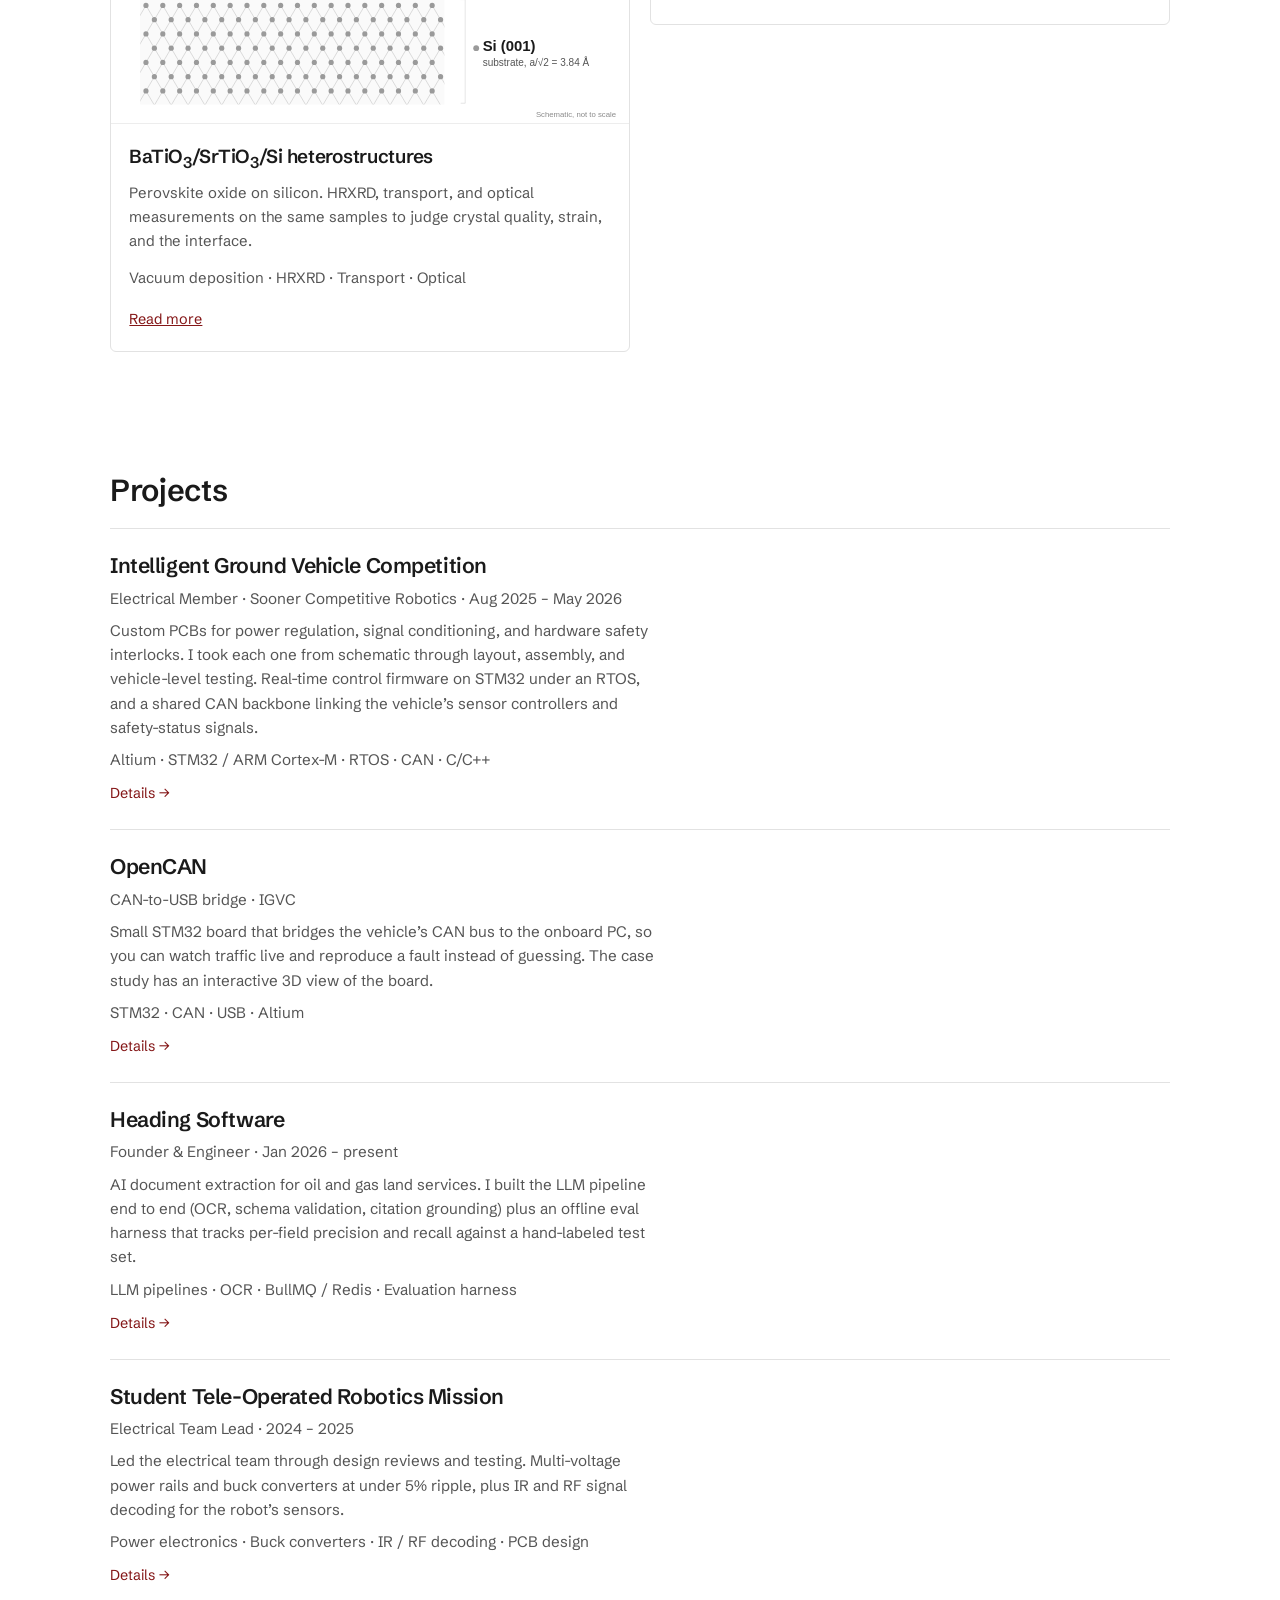
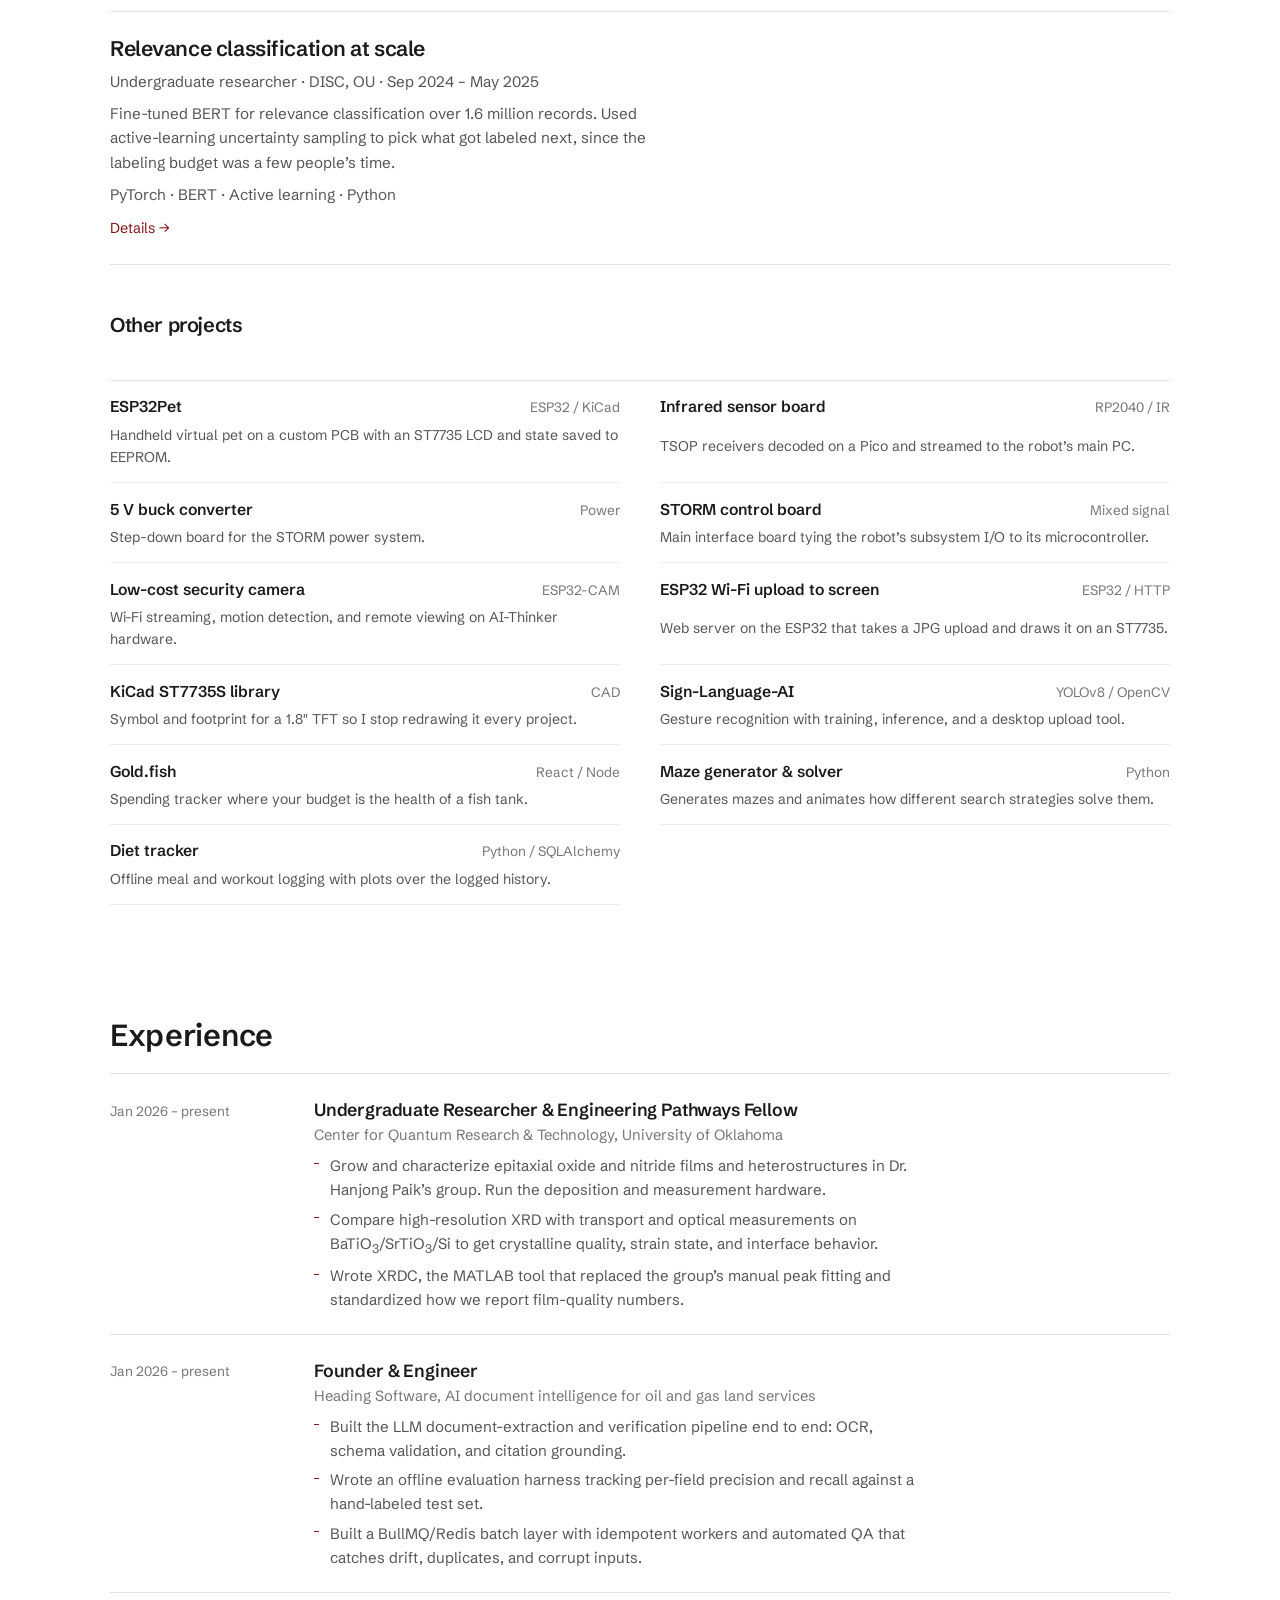
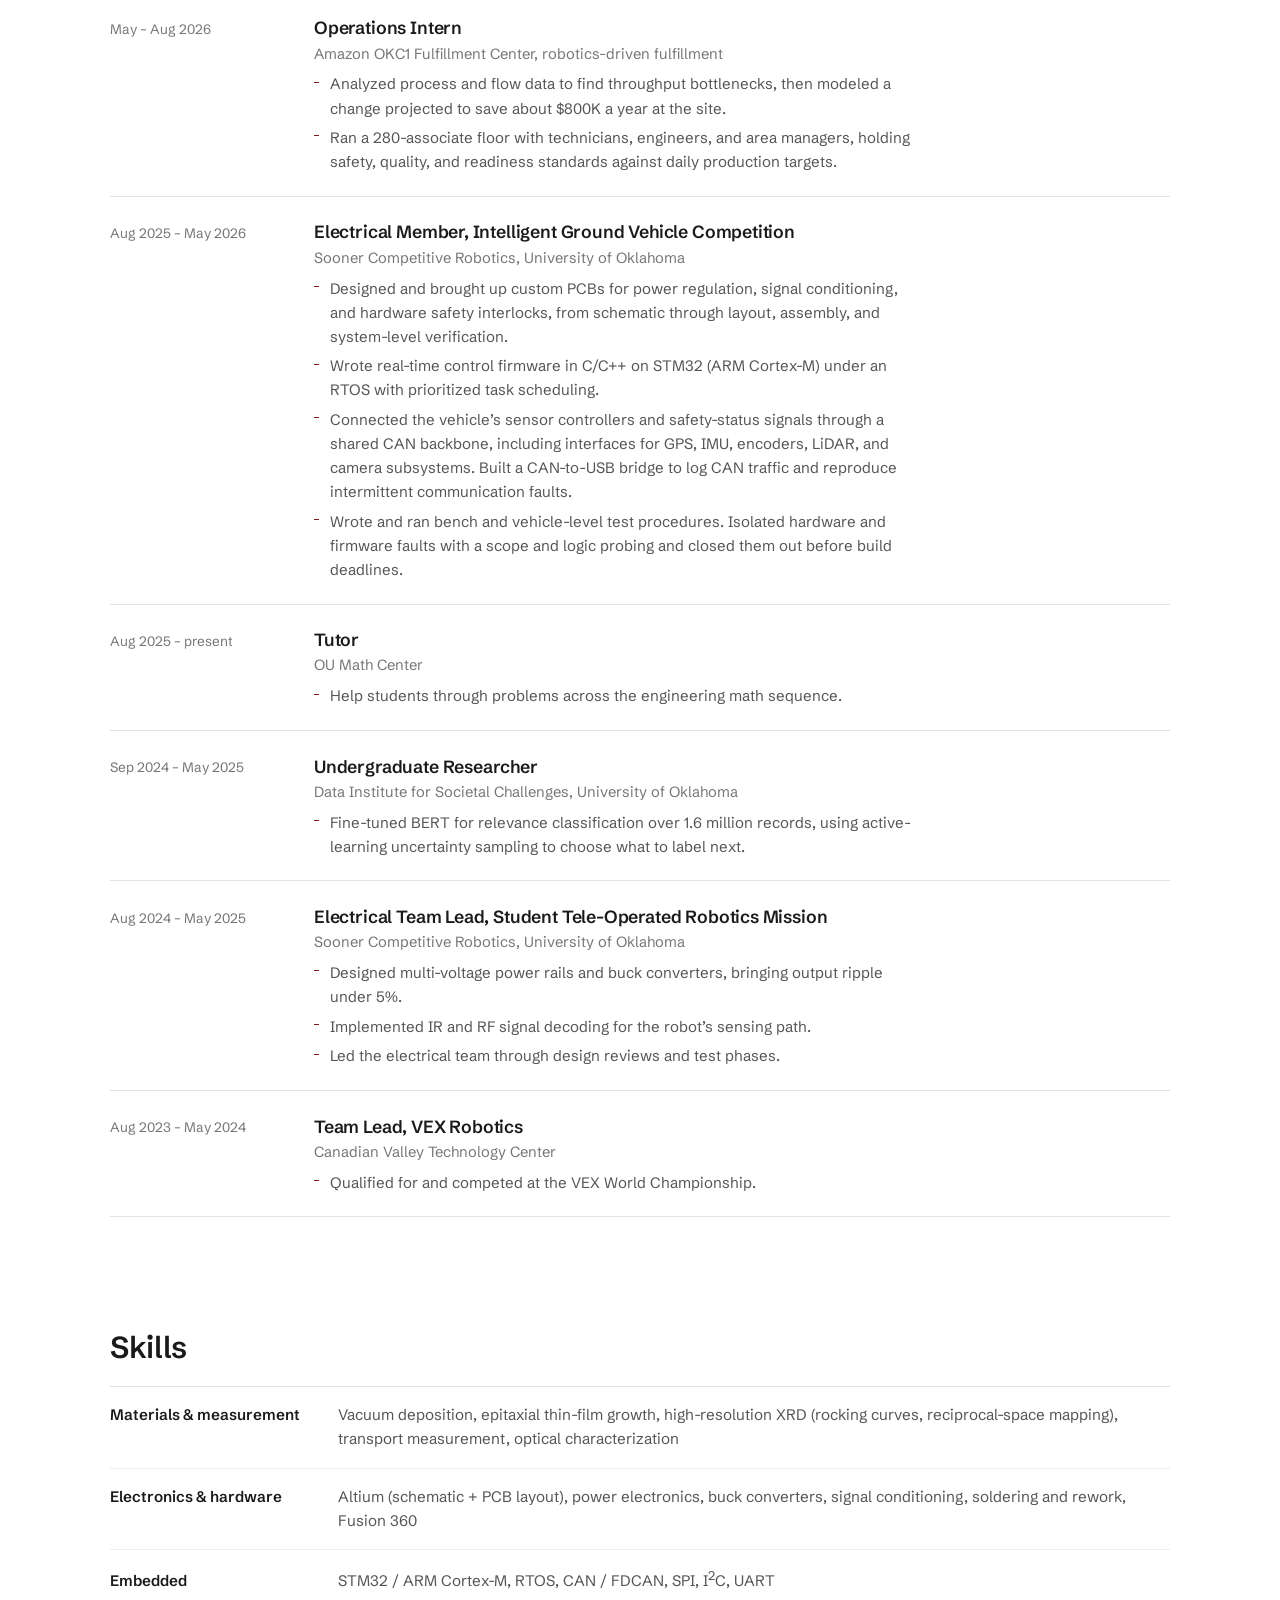
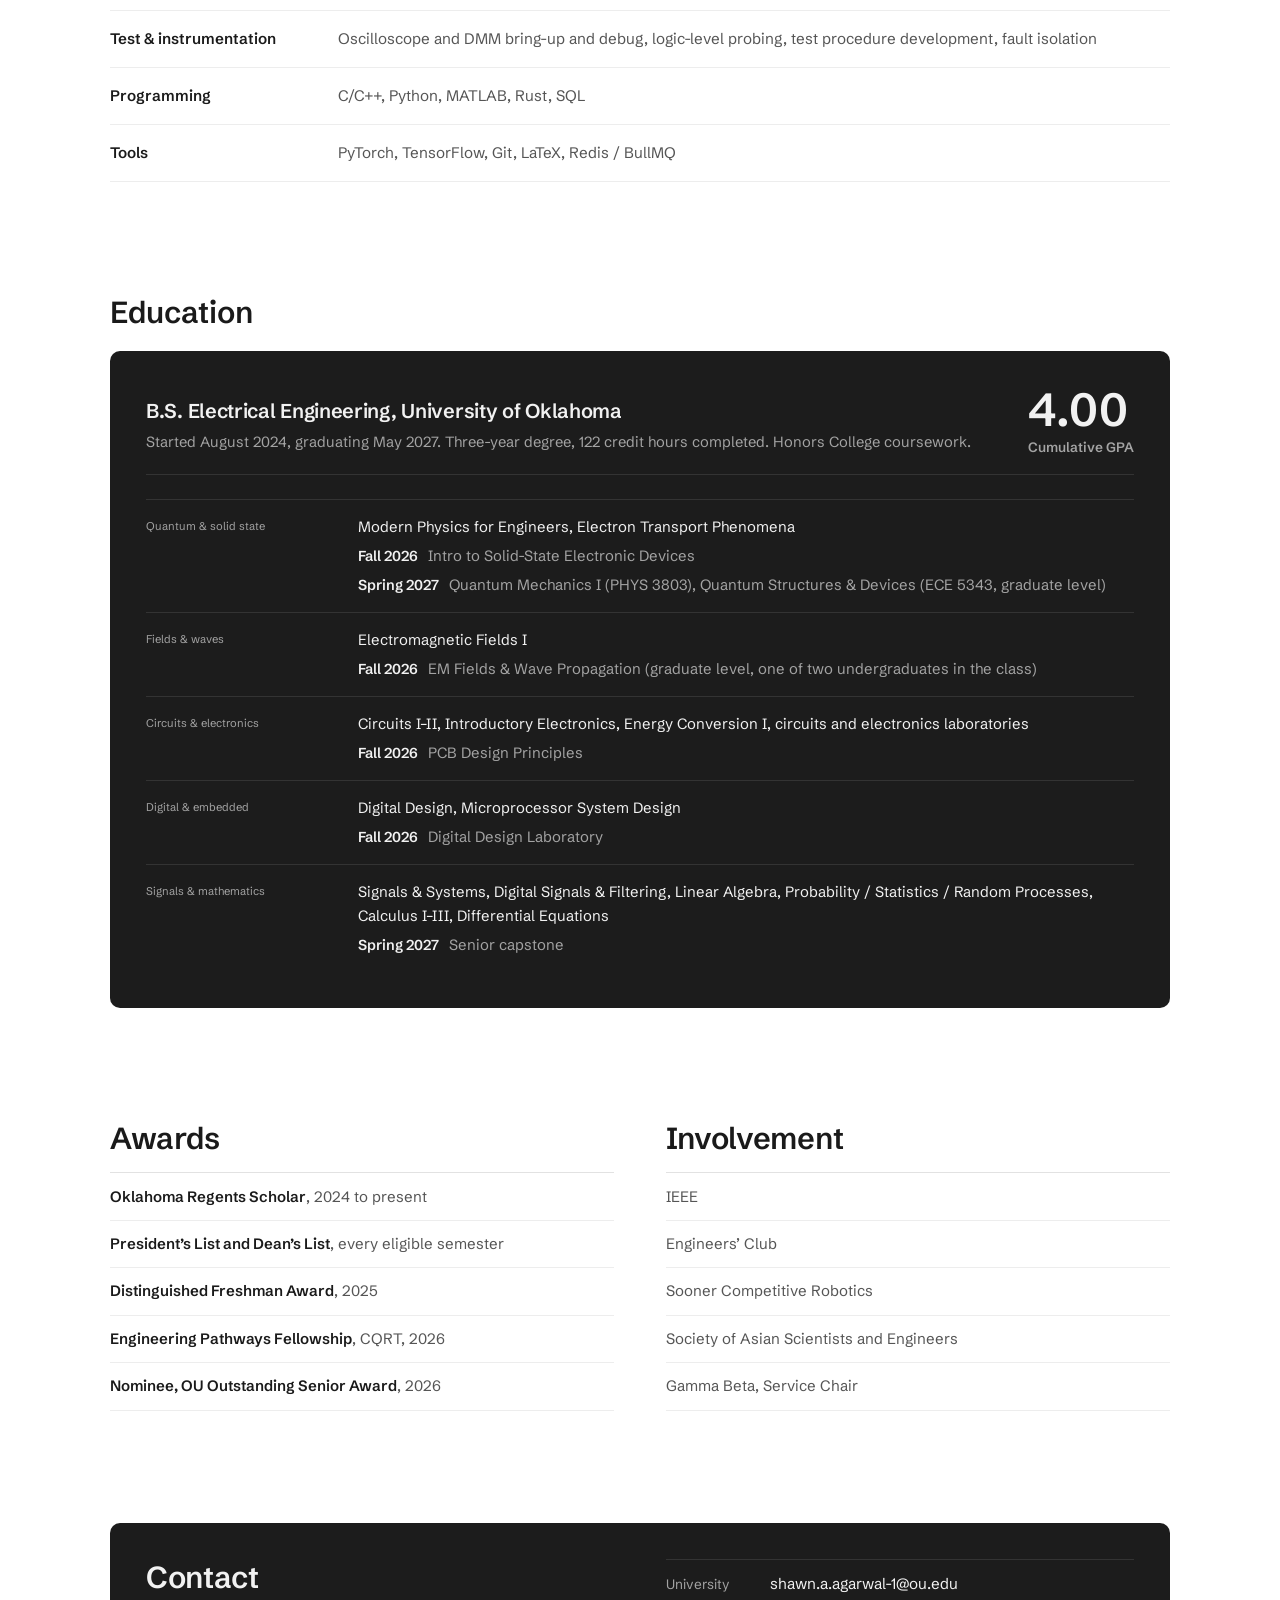
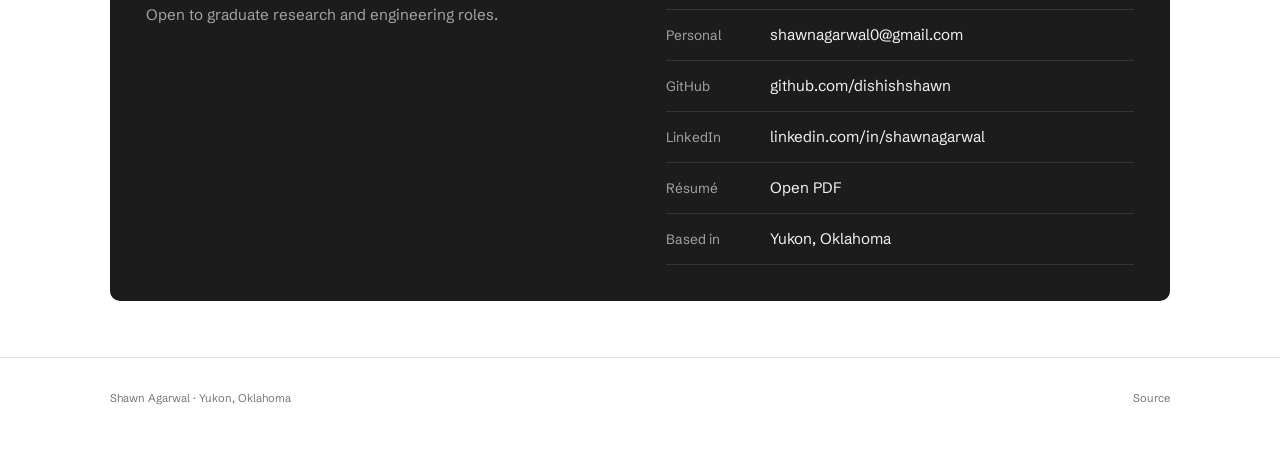
==== commit 6cc72a4b: "Plainer Heading Software copy, precise CAN architecture wording Rewrite the Heading Software case st" ====
--- a/index.html
+++ b/index.html
@@ -15,7 +15,7 @@
       href="https://fonts.googleapis.com/css2?family=Schibsted+Grotesk:wght@400;500;600&display=swap"
       rel="stylesheet"
     />
-    <link rel="stylesheet" href="styles.css?v=202609171602" />
+    <link rel="stylesheet" href="styles.css?v=202609171626" />
   </head>
   <body>
     <a href="#main" class="skip">Skip to content</a>
@@ -200,7 +200,7 @@
             />
             <div class="card-body">
               <h3>XRDC: X-ray diffraction analysis</h3>
-              <p>MATLAB toolkit for rocking curves, reciprocal-space maps, XRR fitting, and lattice parameters. Ships as a tagged build so the whole group runs the same thing.</p>
+              <p>MATLAB toolkit for rocking curves, reciprocal-space maps, XRR fitting, and lattice parameters. Ships as a tagged release so lab members can use the same version.</p>
               <p class="card-meta">
                 MATLAB &middot; 8 instrument formats &middot; v1.1.0 release
               </p>
@@ -224,7 +224,7 @@
                 Electrical Member &middot; Sooner Competitive Robotics &middot;
                 Aug 2025 &ndash; May 2026
               </p>
-              <p>Custom PCBs for power regulation, signal conditioning, and hardware safety interlocks. I took each one from schematic through layout, assembly, and vehicle-level testing. Real-time control firmware on STM32 under an RTOS, with LiDAR, cameras, GPS, IMU, encoders, and the e-stop on one CAN bus.</p>
+              <p>Custom PCBs for power regulation, signal conditioning, and hardware safety interlocks. I took each one from schematic through layout, assembly, and vehicle-level testing. Real-time control firmware on STM32 under an RTOS, and a shared CAN backbone linking the vehicle&rsquo;s sensor controllers and safety-status signals.</p>
               <p class="row-stack">
                 Altium &middot; STM32 / ARM Cortex-M &middot; RTOS &middot; CAN
                 &middot; C/C++
@@ -451,7 +451,7 @@
                   Wrote real-time control firmware in C/C++ on STM32 (ARM
                   Cortex-M) under an RTOS with prioritized task scheduling.
                 </li>
-                <li>Put LiDAR, cameras, GPS, IMU, encoders, and e-stop on a single CAN bus. Built a CAN-to-USB bridge so we could watch the bus live and reproduce faults.</li>
+                <li>Connected the vehicle&rsquo;s sensor controllers and safety-status signals through a shared CAN backbone, including interfaces for GPS, IMU, encoders, LiDAR, and camera subsystems. Built a CAN-to-USB bridge to log CAN traffic and reproduce intermittent communication faults.</li>
                 <li>Wrote and ran bench and vehicle-level test procedures. Isolated hardware and firmware faults with a scope and logic probing and closed them out before build deadlines.</li>
               </ul>
             </div>
@@ -587,10 +587,10 @@
               <dd>
                 Modern Physics for Engineers, Electron Transport Phenomena
                 <span class="later"
-                  ><b>Fall 2026</b>Intro to Solid-State Electronic Devices</span
+                  ><b>Fall 2026</b> Intro to Solid-State Electronic Devices</span
                 >
                 <span class="later"
-                  ><b>Spring 2027</b>Quantum Mechanics I (PHYS 3803), Quantum
+                  ><b>Spring 2027</b> Quantum Mechanics I (PHYS 3803), Quantum
                   Structures &amp; Devices (ECE 5343,
                   <em>graduate level</em>)</span
                 >
@@ -601,7 +601,7 @@
               <dd>
                 Electromagnetic Fields I
                 <span class="later"
-                  ><b>Fall 2026</b>EM Fields &amp; Wave Propagation (<em
+                  ><b>Fall 2026</b> EM Fields &amp; Wave Propagation (<em
                     >graduate level, one of two undergraduates in the
                     class</em
                   >)</span
@@ -613,7 +613,7 @@
               <dd>
                 Circuits I&ndash;II, Introductory Electronics, Energy Conversion
                 I, circuits and electronics laboratories
-                <span class="later"><b>Fall 2026</b>PCB Design Principles</span>
+                <span class="later"><b>Fall 2026</b> PCB Design Principles</span>
               </dd>
             </div>
             <div class="course-row">
@@ -621,7 +621,7 @@
               <dd>
                 Digital Design, Microprocessor System Design
                 <span class="later"
-                  ><b>Fall 2026</b>Digital Design Laboratory</span
+                  ><b>Fall 2026</b> Digital Design Laboratory</span
                 >
               </dd>
             </div>
@@ -631,7 +631,7 @@
                 Signals &amp; Systems, Digital Signals &amp; Filtering, Linear
                 Algebra, Probability / Statistics / Random Processes, Calculus
                 I&ndash;III, Differential Equations
-                <span class="later"><b>Spring 2027</b>Senior capstone</span>
+                <span class="later"><b>Spring 2027</b> Senior capstone</span>
               </dd>
             </div>
           </dl>
@@ -730,6 +730,6 @@
       </div>
     </footer>
 
-    <script src="script.js?v=202609171602"></script>
+    <script src="script.js?v=202609171626"></script>
   </body>
 </html>
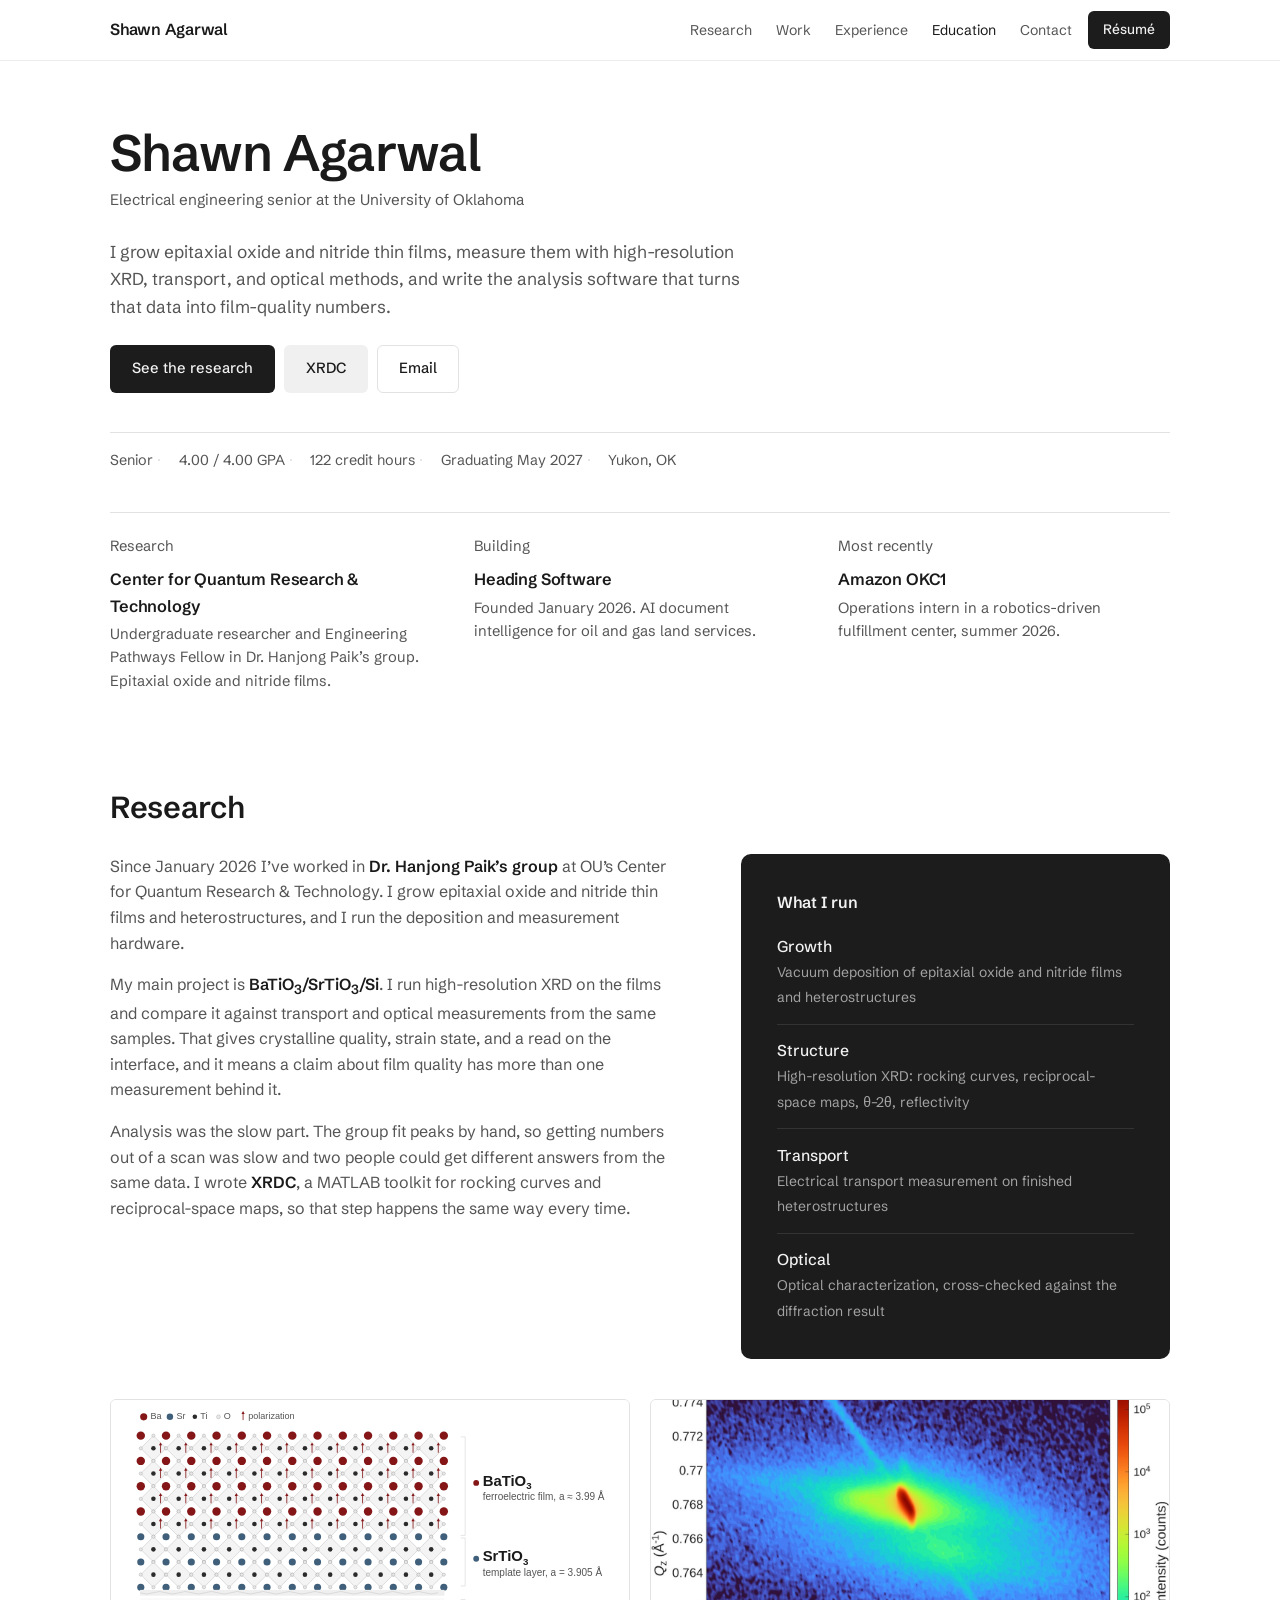
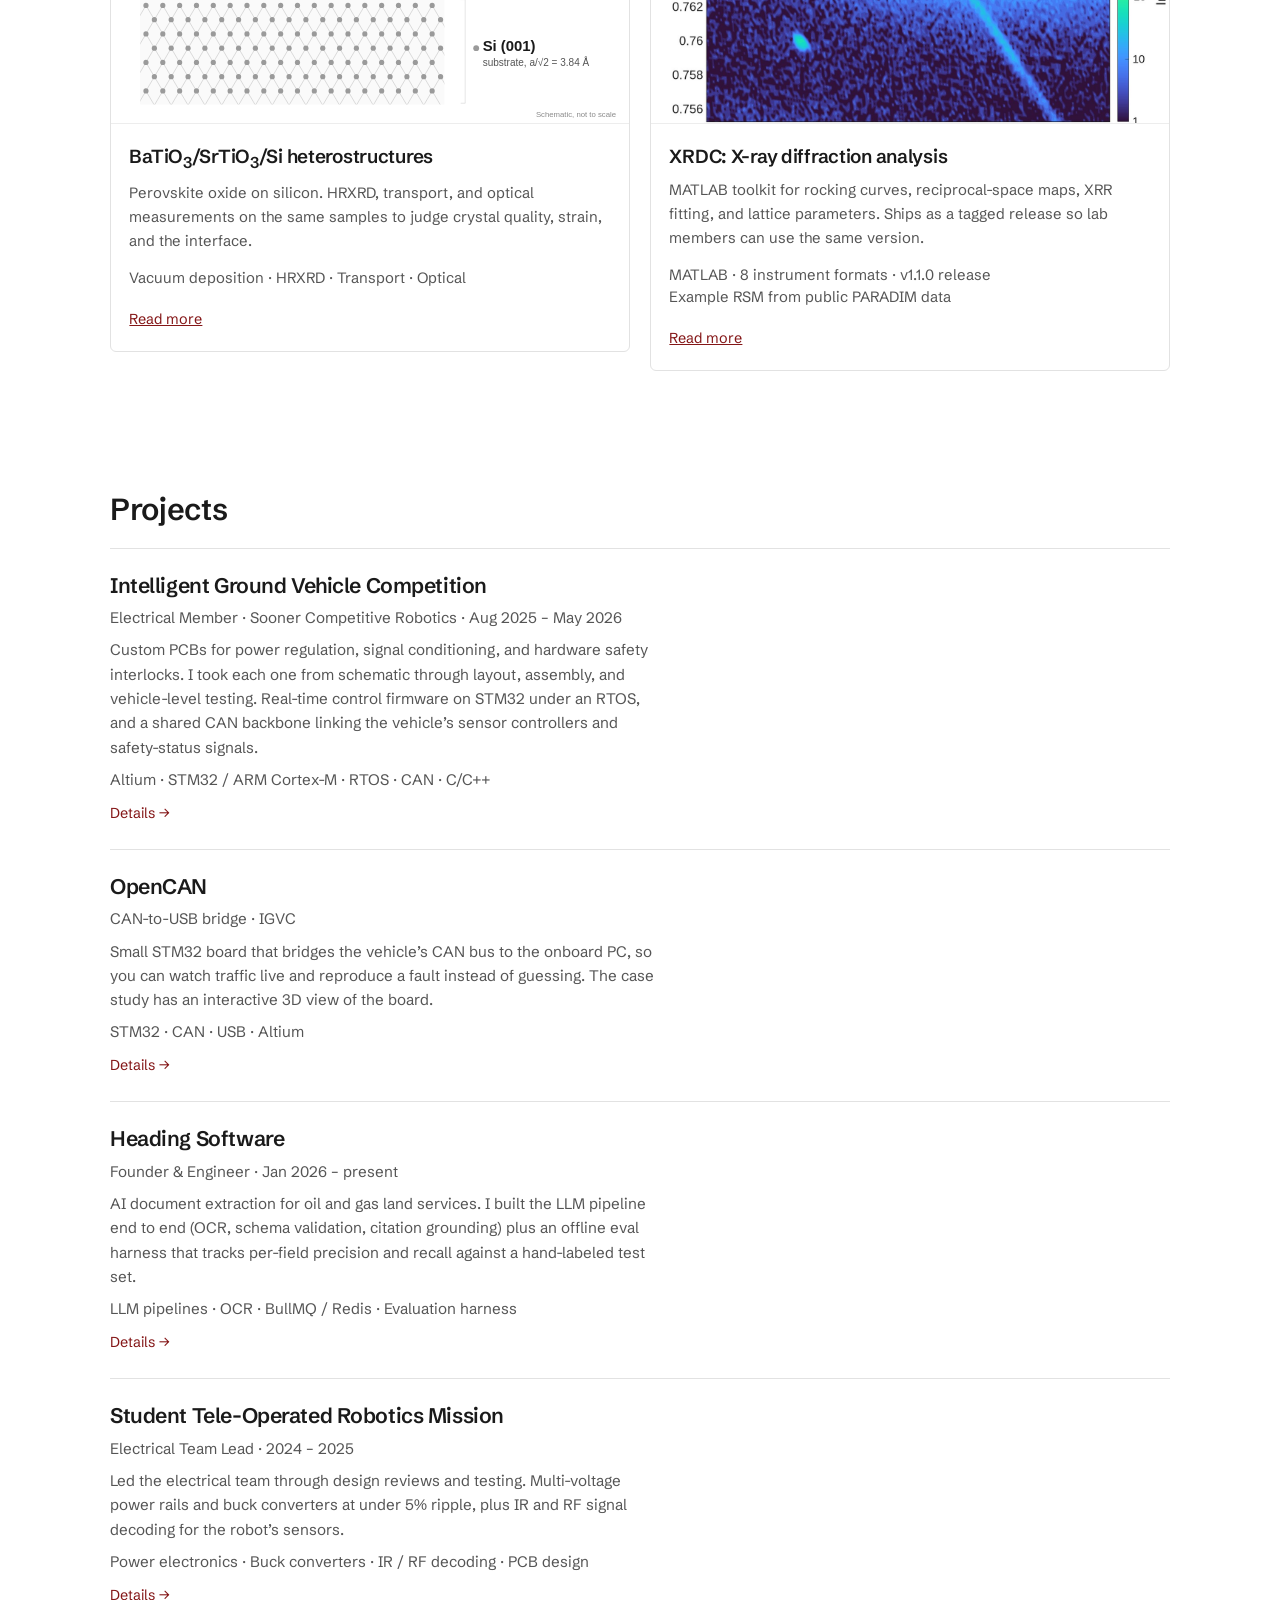
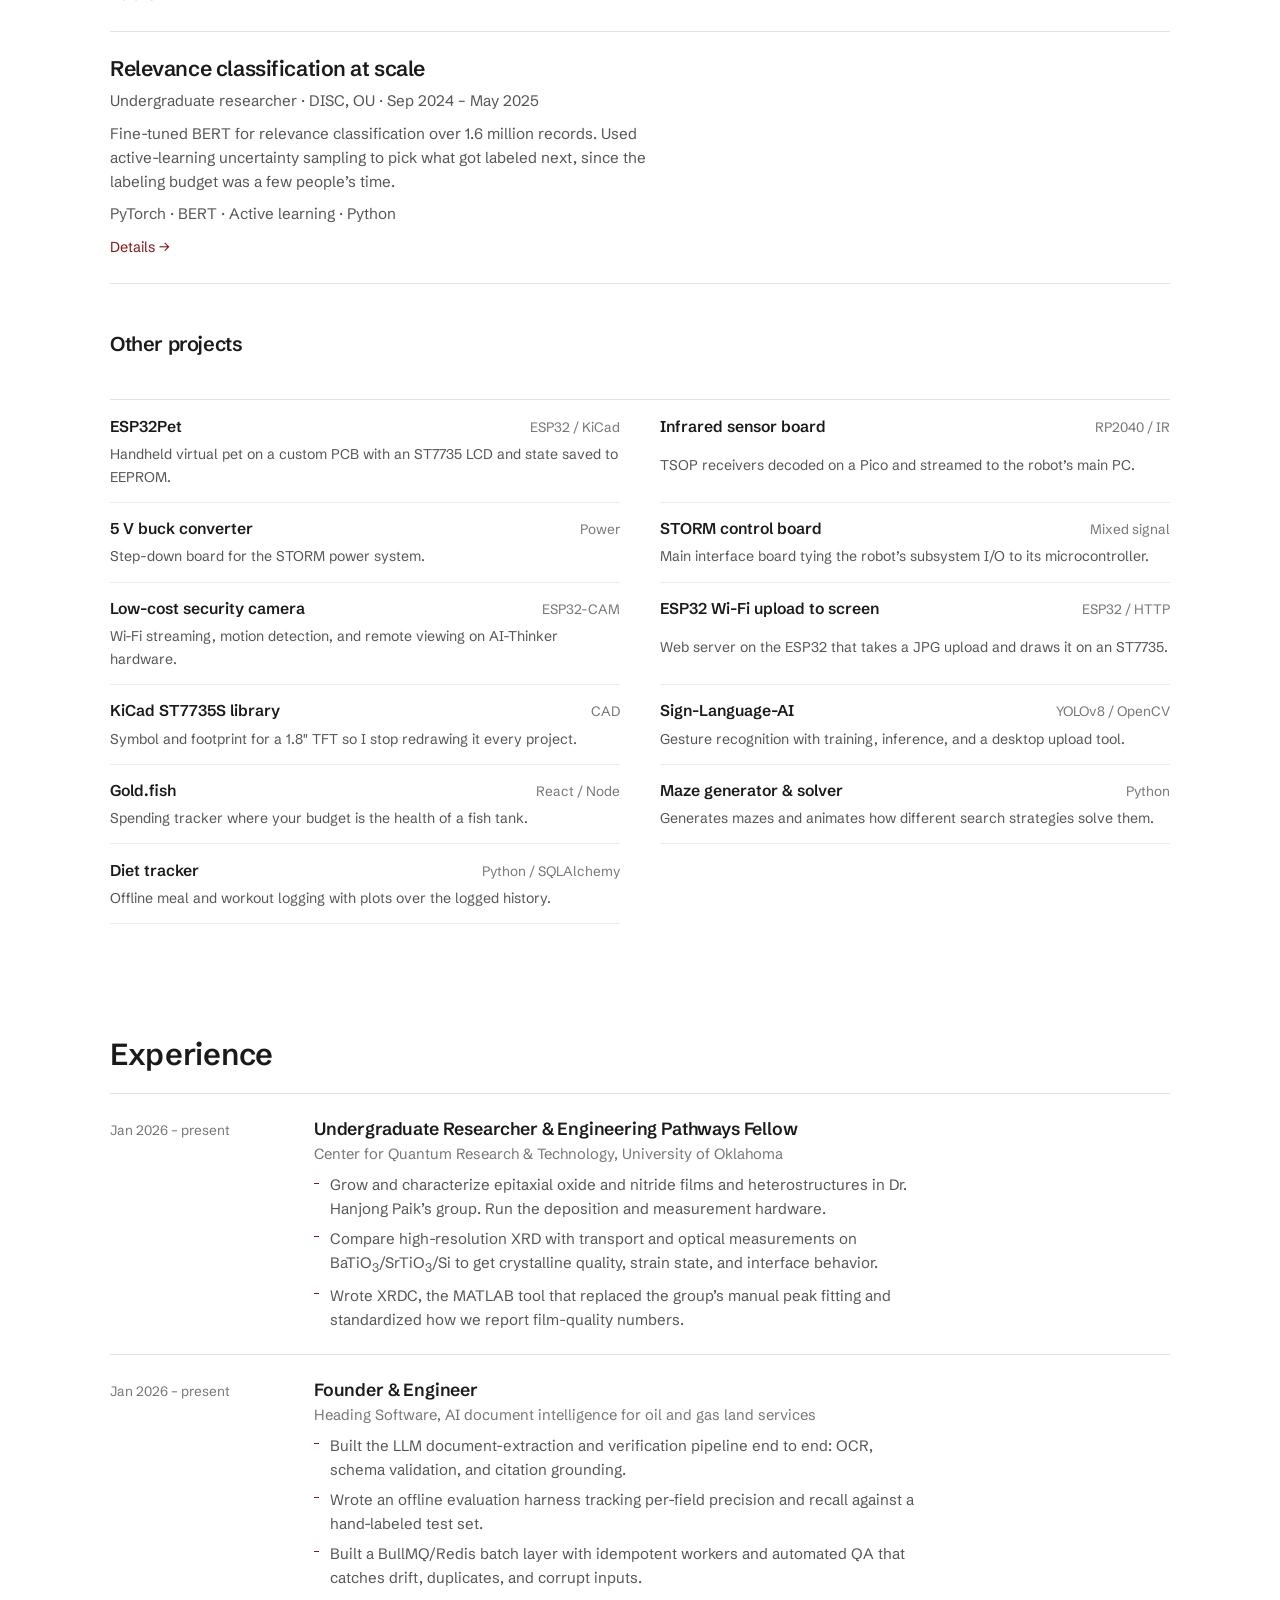
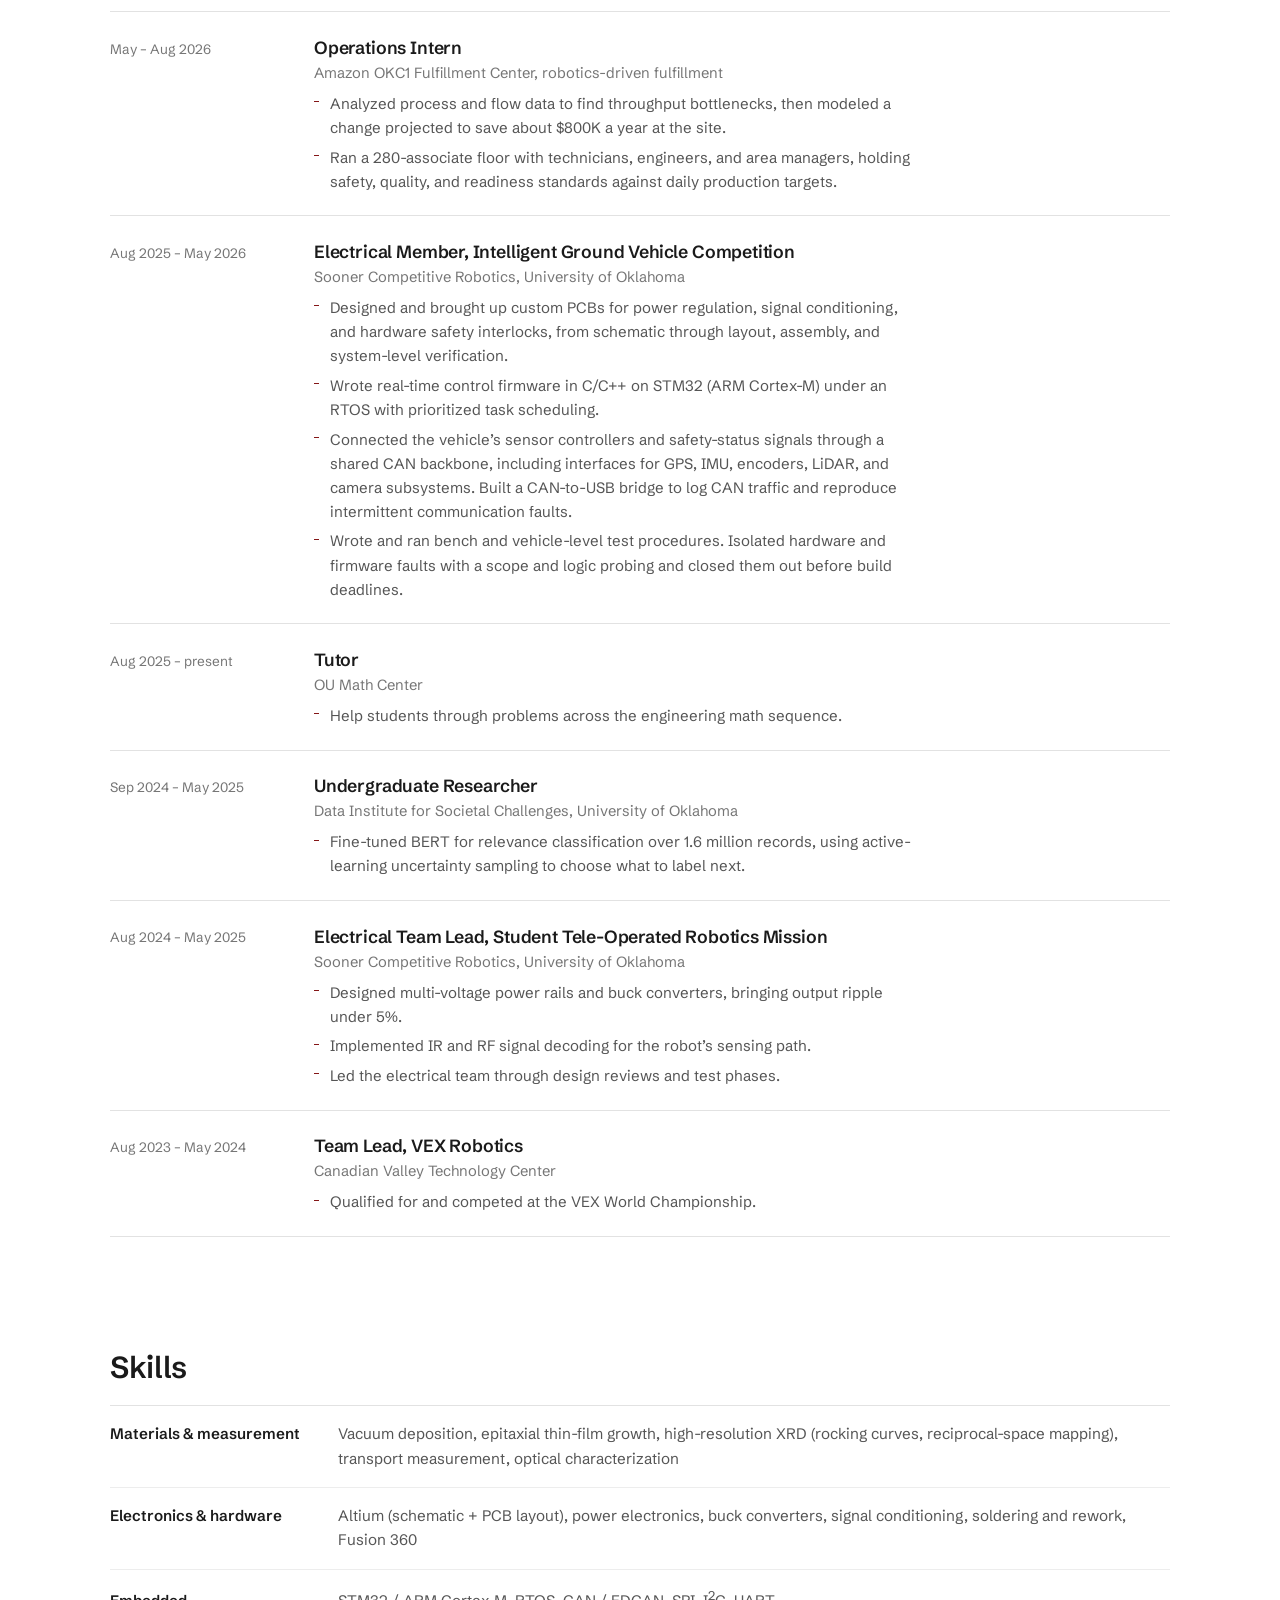
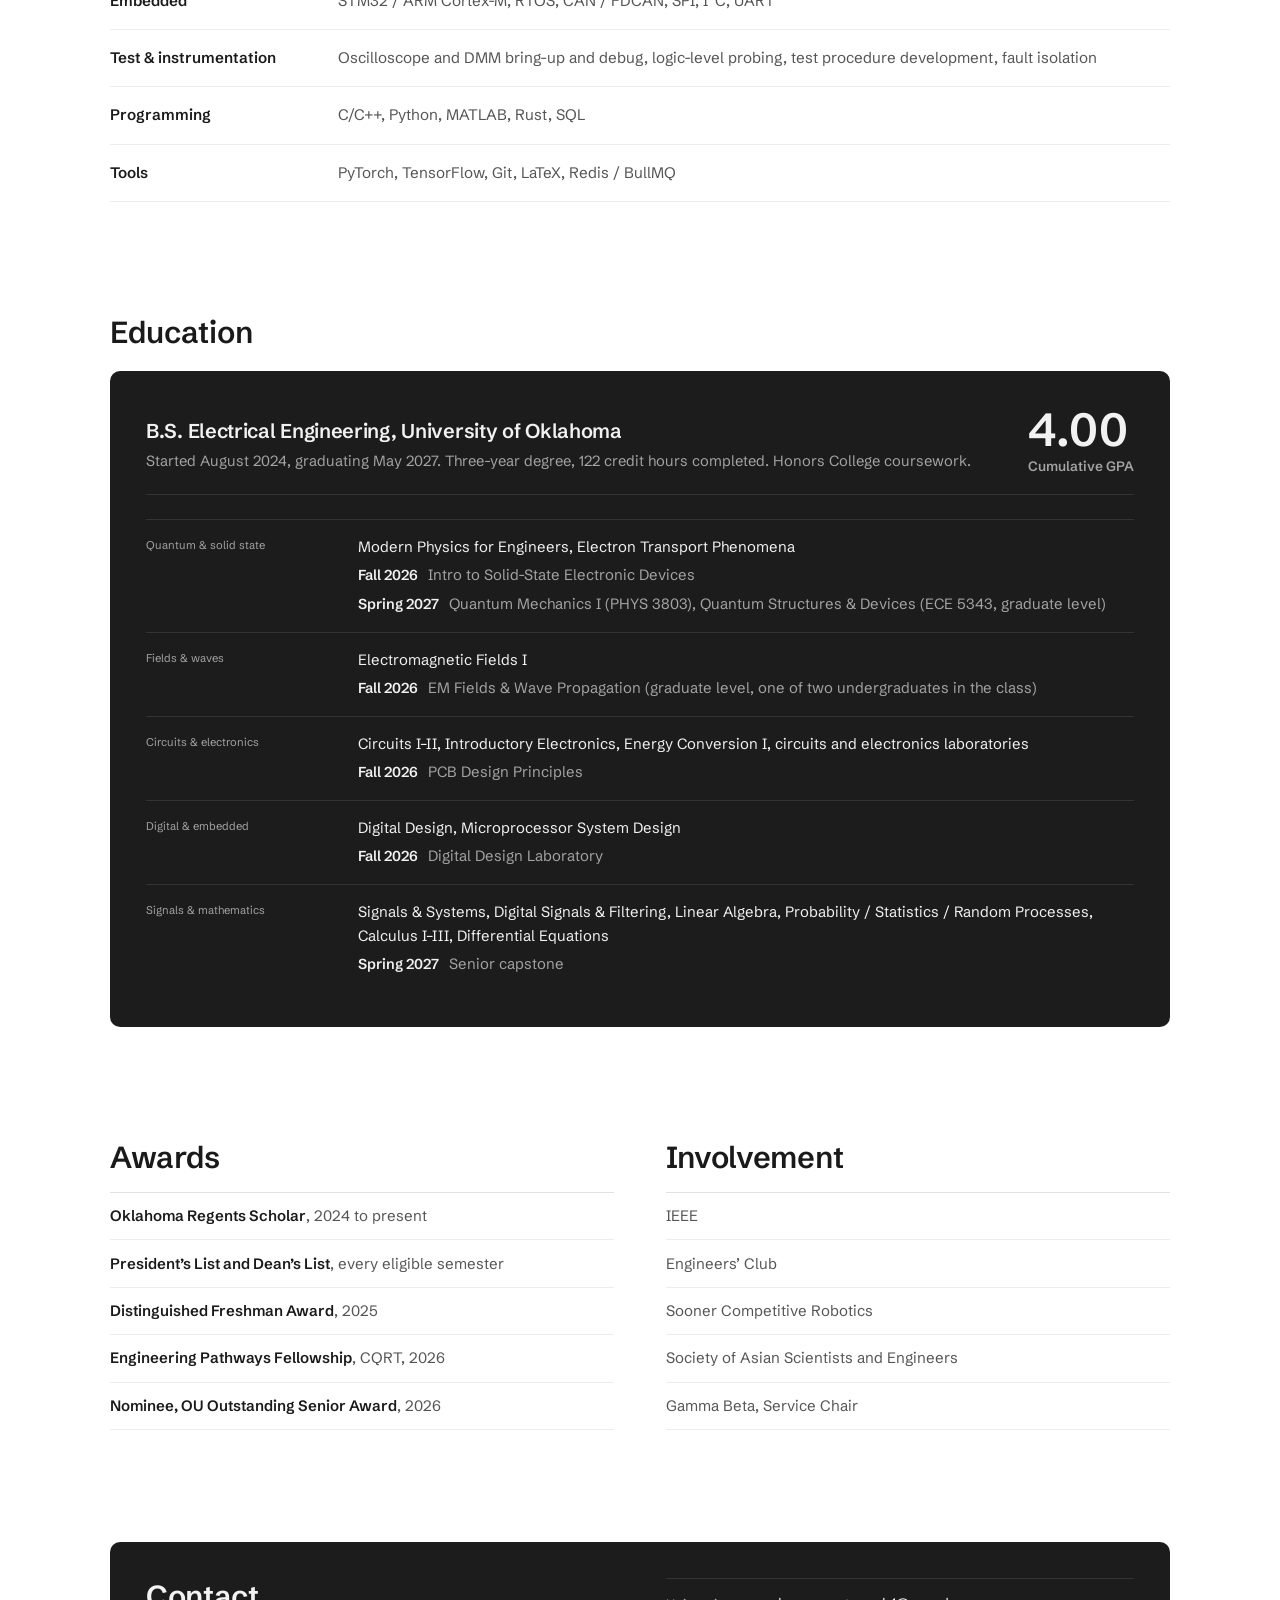
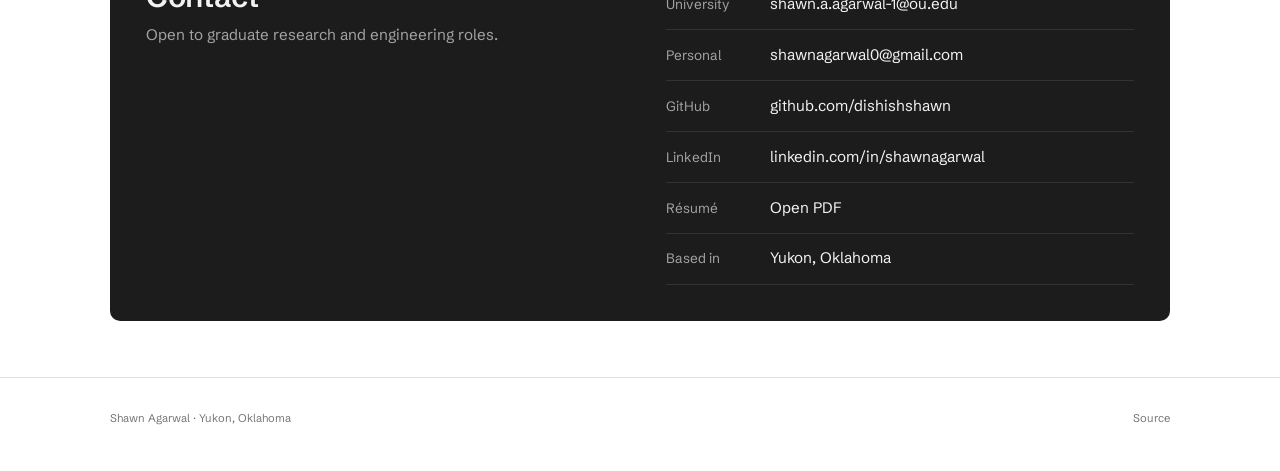
==== commit 93803a56: "Add XRDC worked example on public PARADIM KTaO3 data Growth conditions read from the sample's MBE lo" ====
--- a/index.html
+++ b/index.html
@@ -15,7 +15,7 @@
       href="https://fonts.googleapis.com/css2?family=Schibsted+Grotesk:wght@400;500;600&display=swap"
       rel="stylesheet"
     />
-    <link rel="stylesheet" href="styles.css?v=202609171626" />
+    <link rel="stylesheet" href="styles.css?v=202609180439" />
   </head>
   <body>
     <a href="#main" class="skip">Skip to content</a>
@@ -192,8 +192,8 @@
 
           <a href="project.html?project=xrdc" class="card">
             <img
-              src="assets/research/xrdc.png"
-              alt=""
+              src="assets/research/xrdc-example/kto0019-rsm103.jpg"
+              alt="Reciprocal-space map of a KTaO3 film on SrTiO3, plotted with XRDC from public PARADIM data"
               class="card-art"
               data-optional
               loading="lazy"
@@ -202,7 +202,7 @@
               <h3>XRDC: X-ray diffraction analysis</h3>
               <p>MATLAB toolkit for rocking curves, reciprocal-space maps, XRR fitting, and lattice parameters. Ships as a tagged release so lab members can use the same version.</p>
               <p class="card-meta">
-                MATLAB &middot; 8 instrument formats &middot; v1.1.0 release
+                MATLAB &middot; 8 instrument formats &middot; v1.1.0 release<br />Example RSM from public PARADIM data
               </p>
               <span class="card-foot">Read more</span>
             </div>
@@ -730,6 +730,6 @@
       </div>
     </footer>
 
-    <script src="script.js?v=202609171626"></script>
+    <script src="script.js?v=202609180439"></script>
   </body>
 </html>
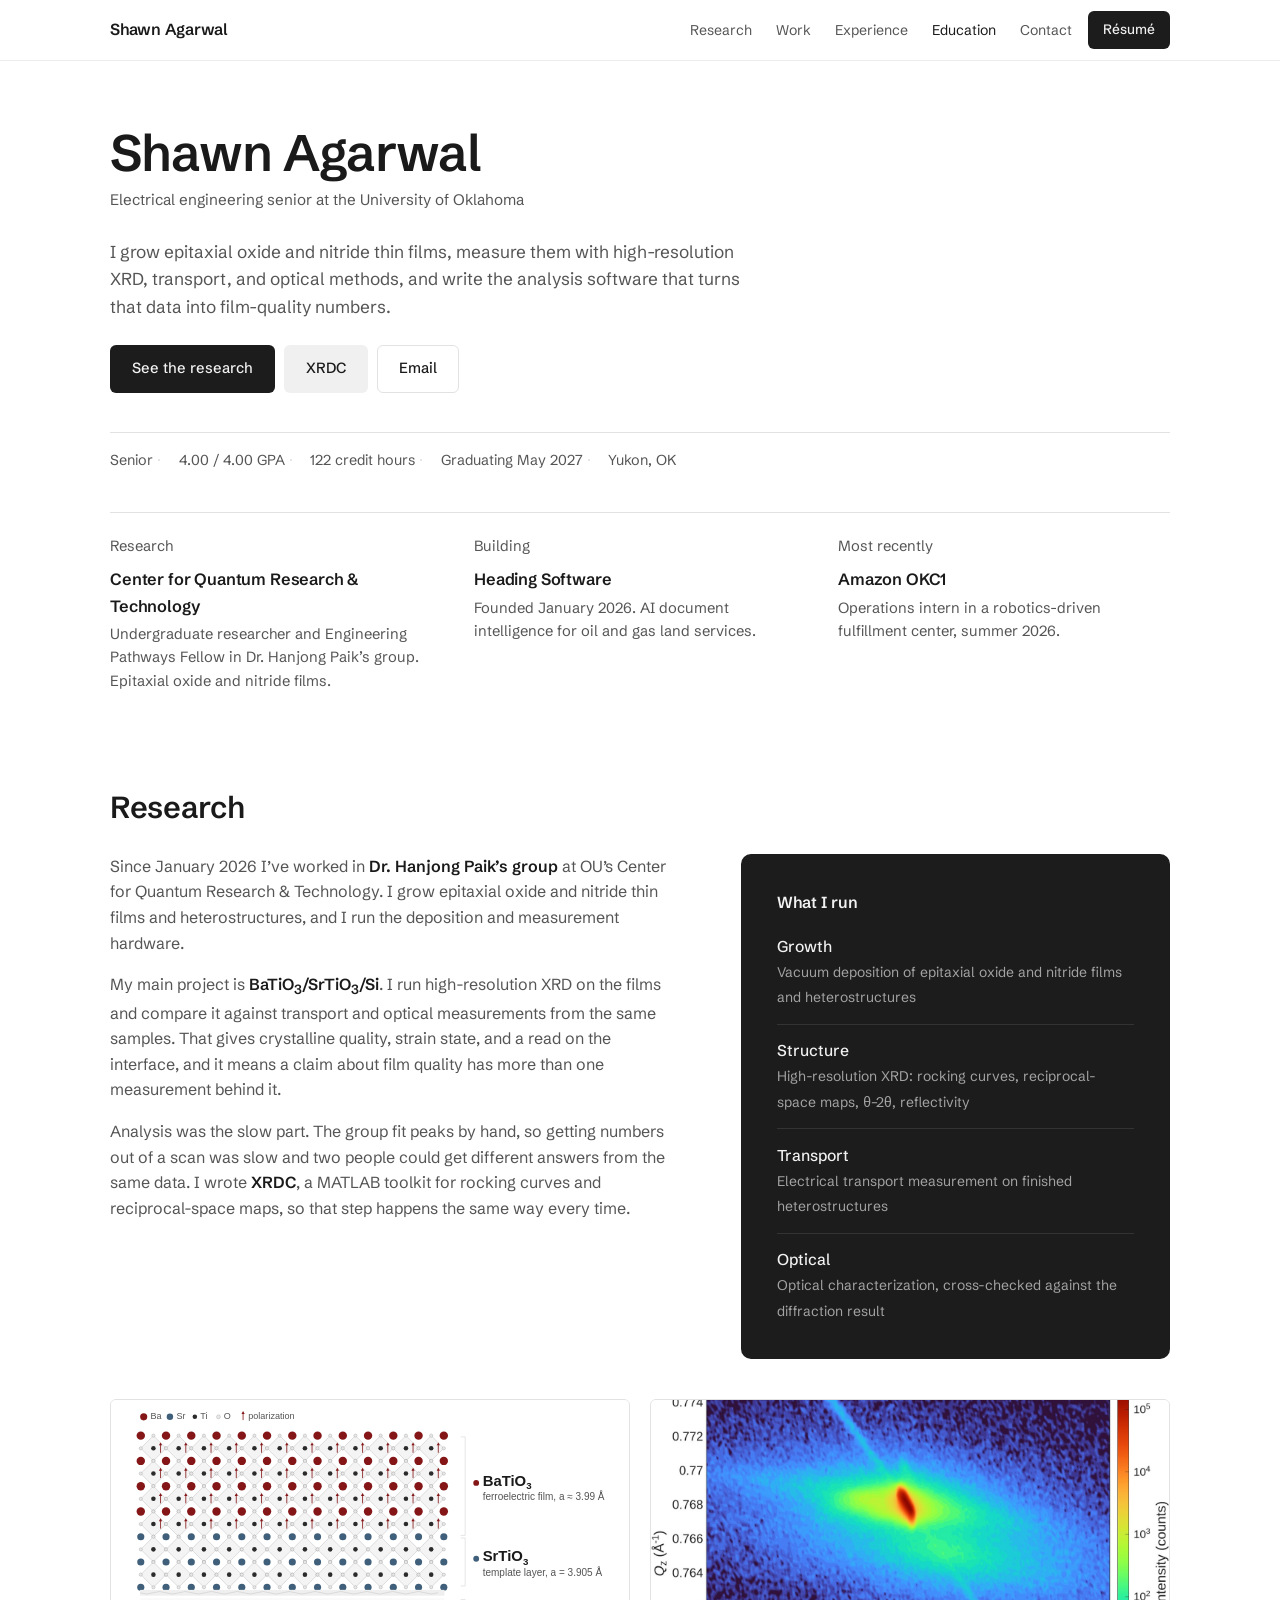
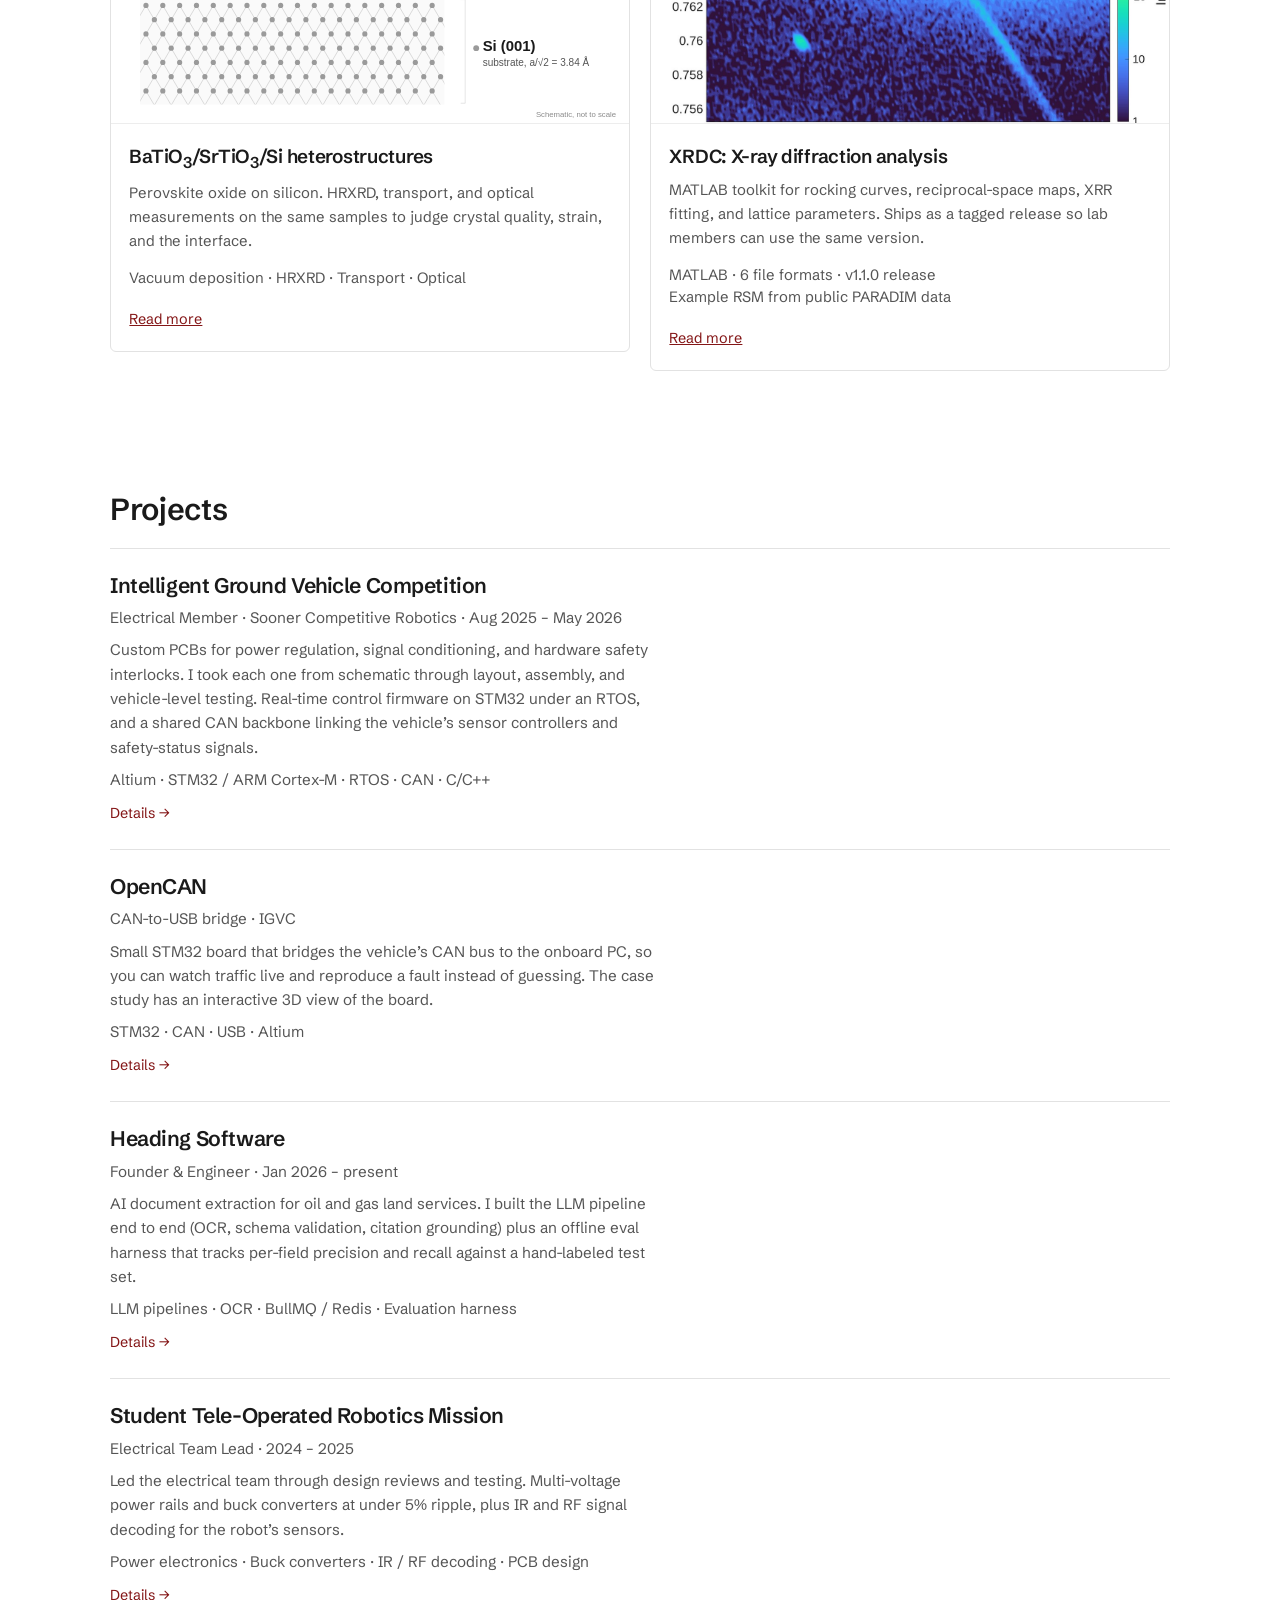
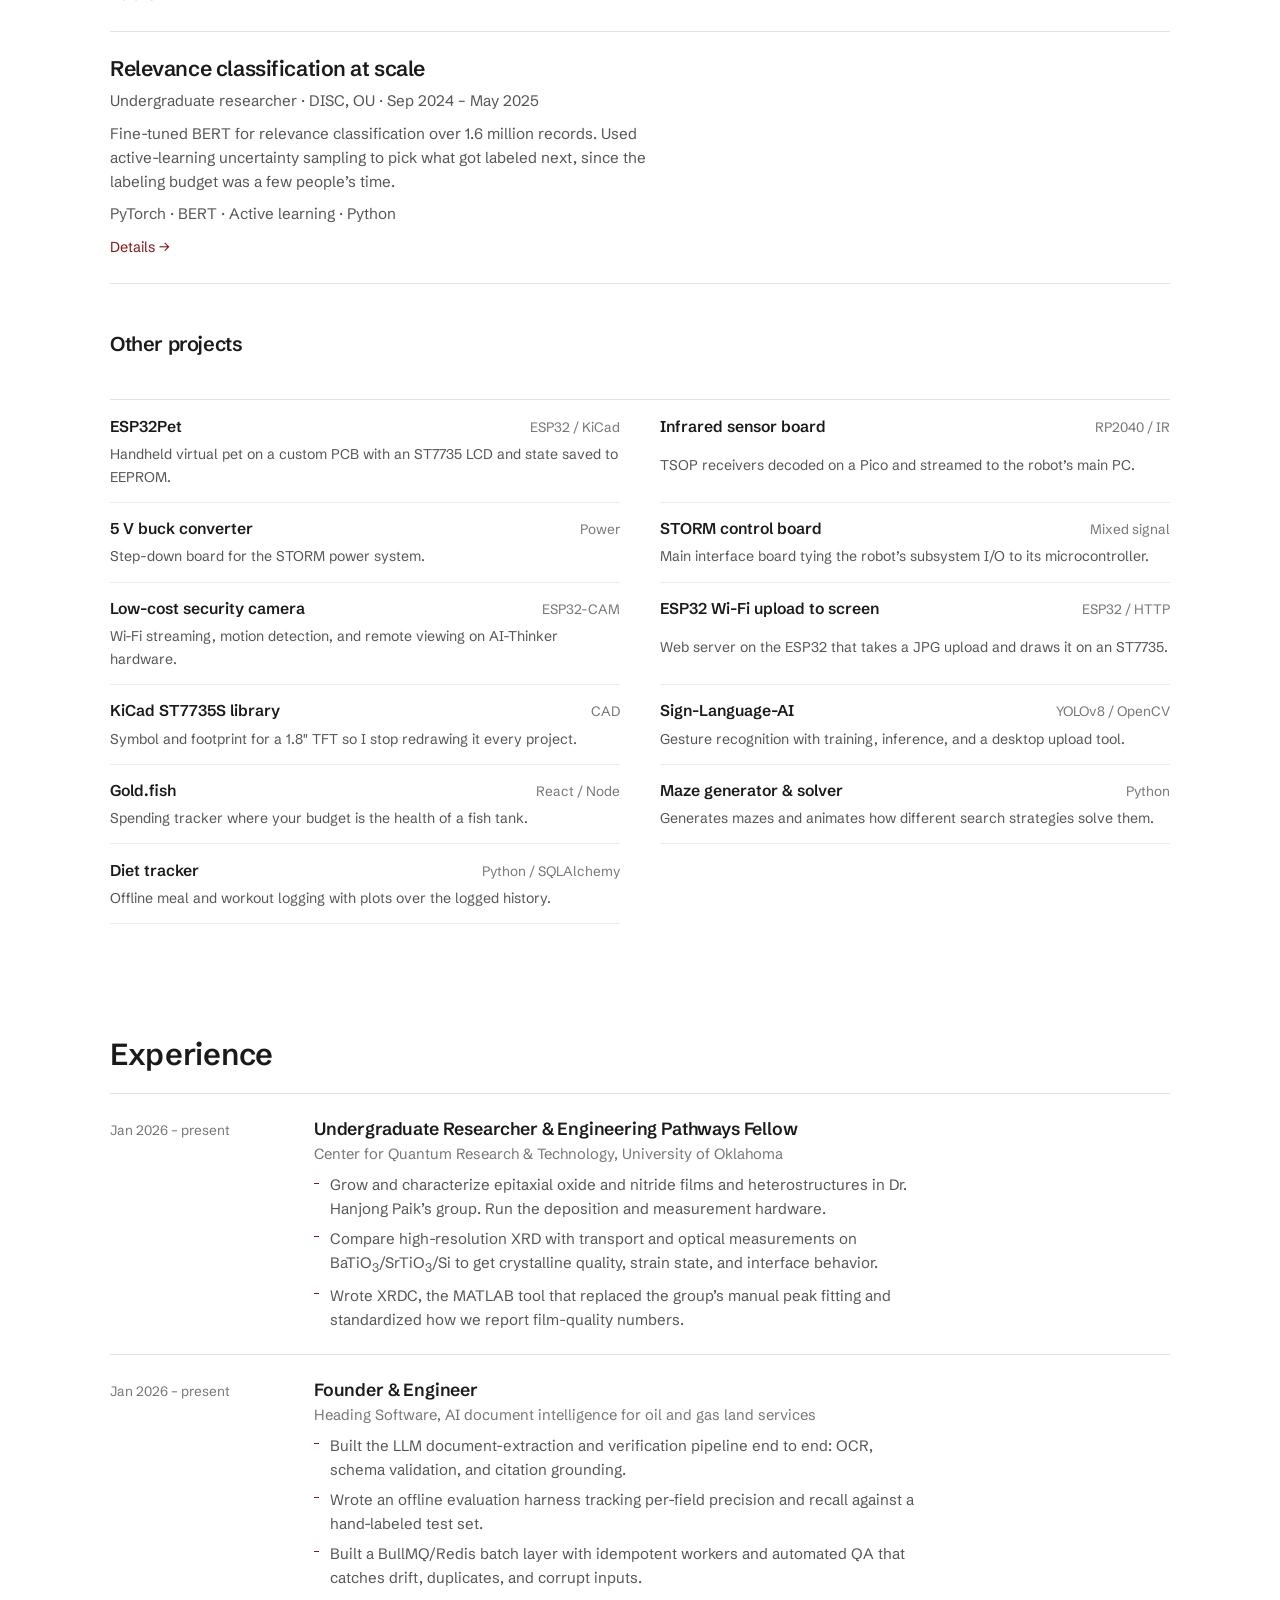
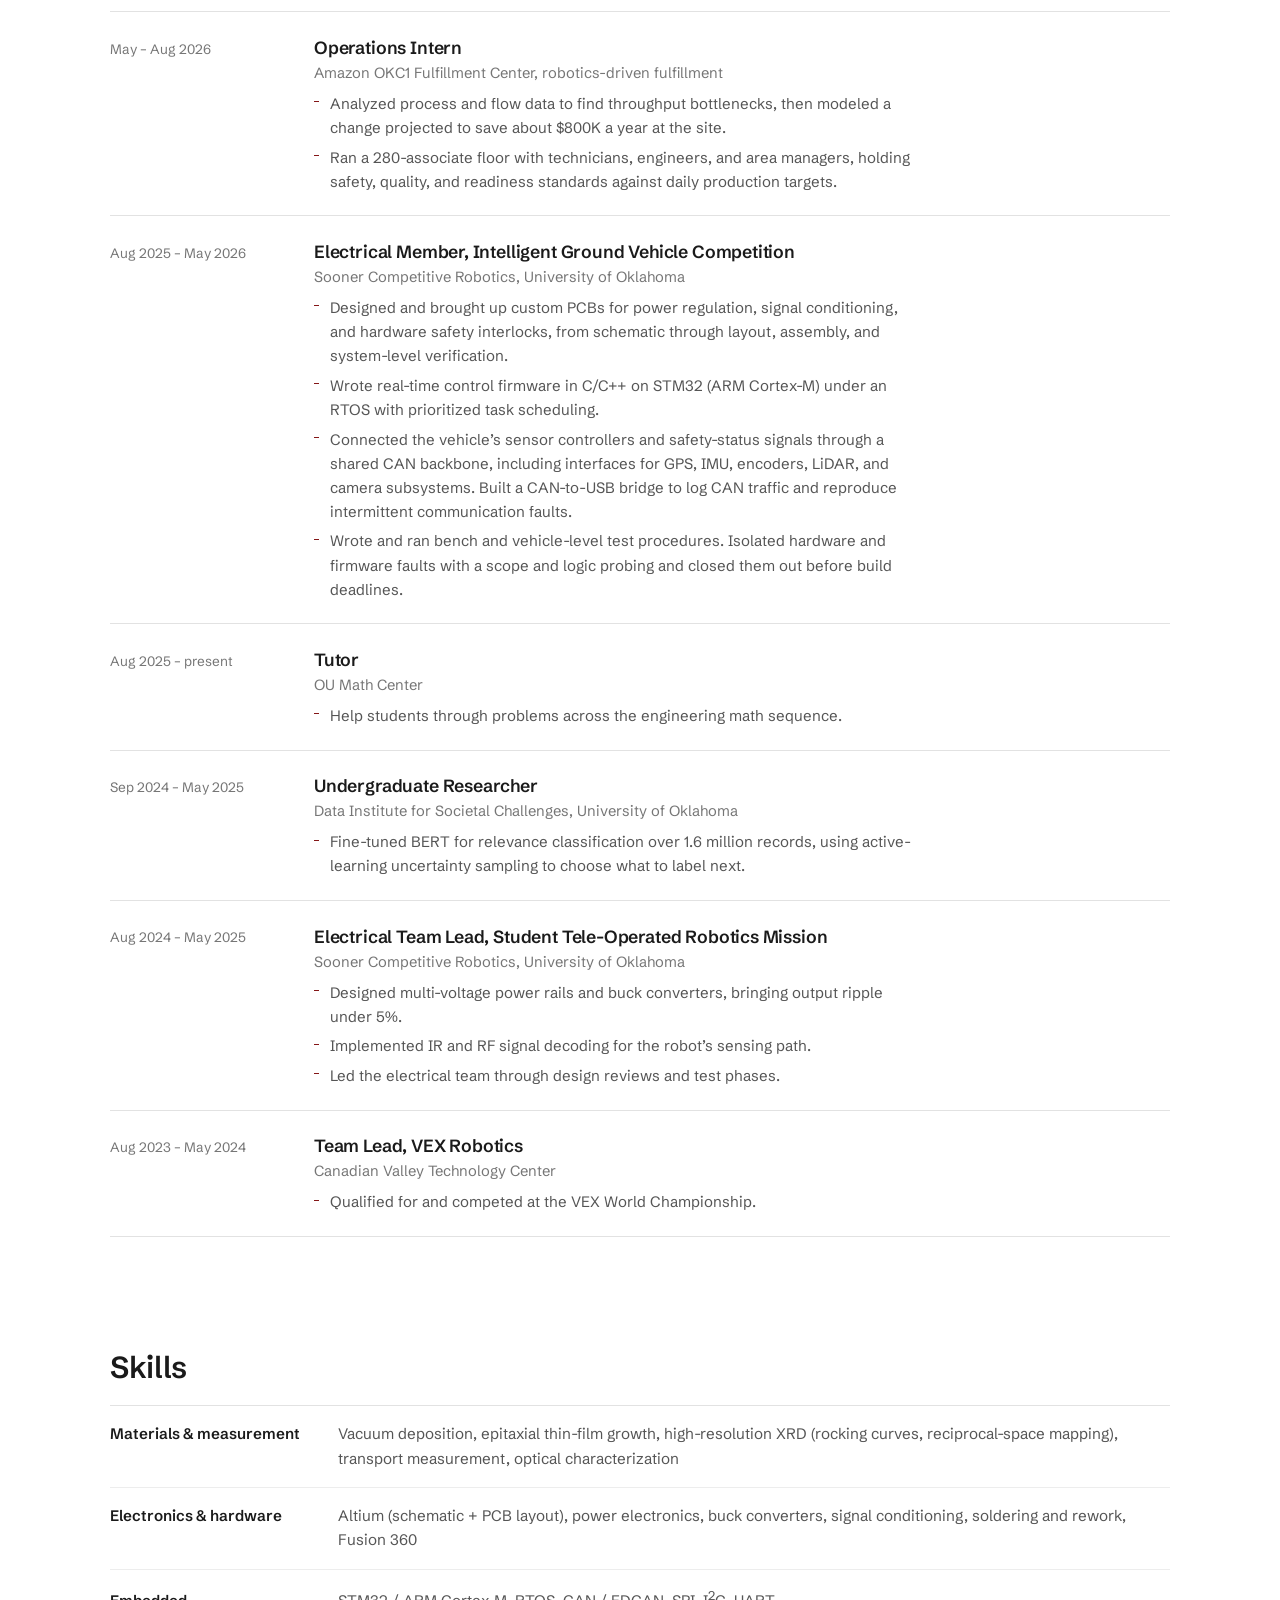
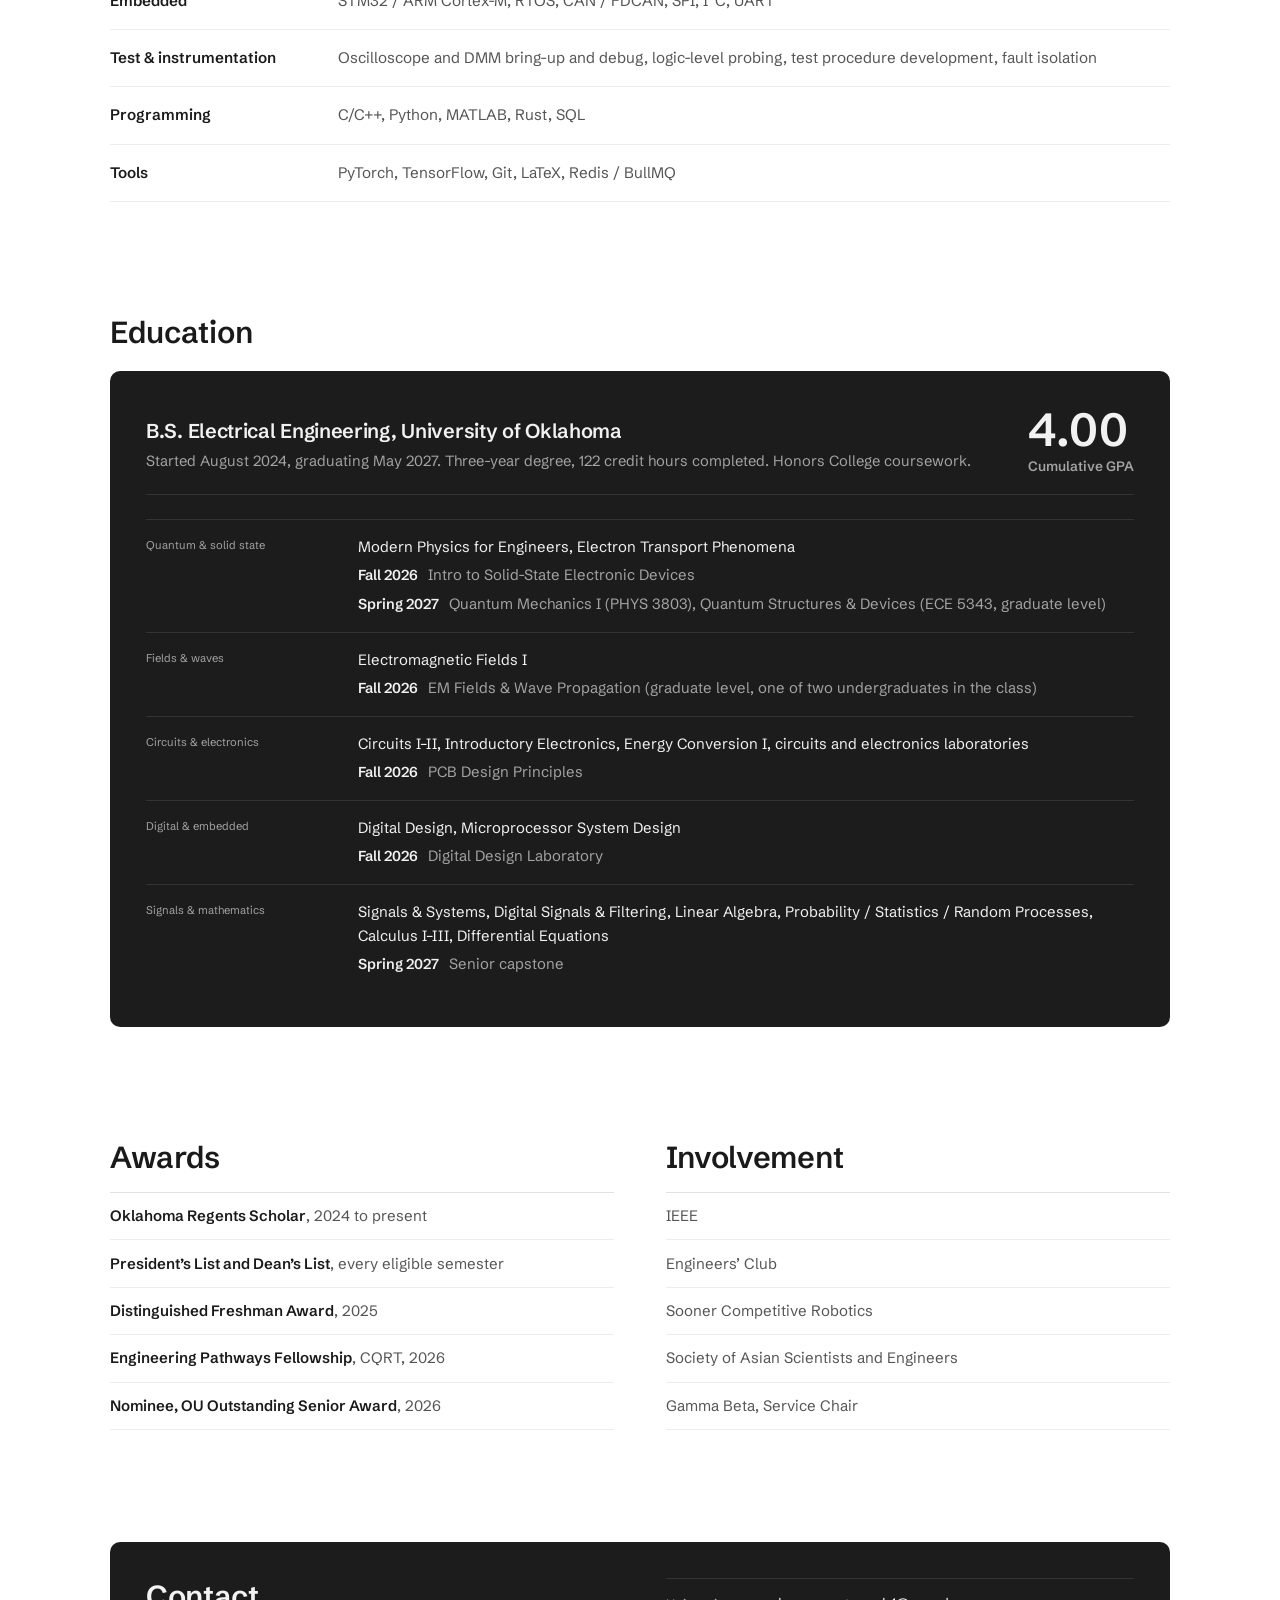
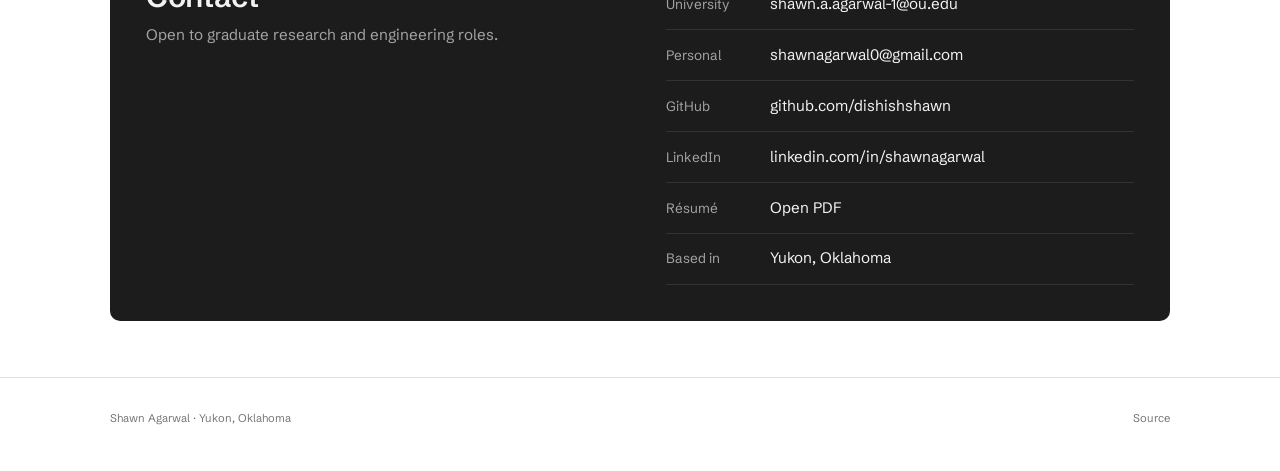
==== commit ee917039: "Correct XRDC format count and fallback claim; add real app screenshot readScan does not yet read Rig" ====
--- a/index.html
+++ b/index.html
@@ -15,7 +15,7 @@
       href="https://fonts.googleapis.com/css2?family=Schibsted+Grotesk:wght@400;500;600&display=swap"
       rel="stylesheet"
     />
-    <link rel="stylesheet" href="styles.css?v=202609180439" />
+    <link rel="stylesheet" href="styles.css?v=202609180447" />
   </head>
   <body>
     <a href="#main" class="skip">Skip to content</a>
@@ -202,7 +202,7 @@
               <h3>XRDC: X-ray diffraction analysis</h3>
               <p>MATLAB toolkit for rocking curves, reciprocal-space maps, XRR fitting, and lattice parameters. Ships as a tagged release so lab members can use the same version.</p>
               <p class="card-meta">
-                MATLAB &middot; 8 instrument formats &middot; v1.1.0 release<br />Example RSM from public PARADIM data
+                MATLAB &middot; 6 file formats &middot; v1.1.0 release<br />Example RSM from public PARADIM data
               </p>
               <span class="card-foot">Read more</span>
             </div>
@@ -730,6 +730,6 @@
       </div>
     </footer>
 
-    <script src="script.js?v=202609180439"></script>
+    <script src="script.js?v=202609180447"></script>
   </body>
 </html>
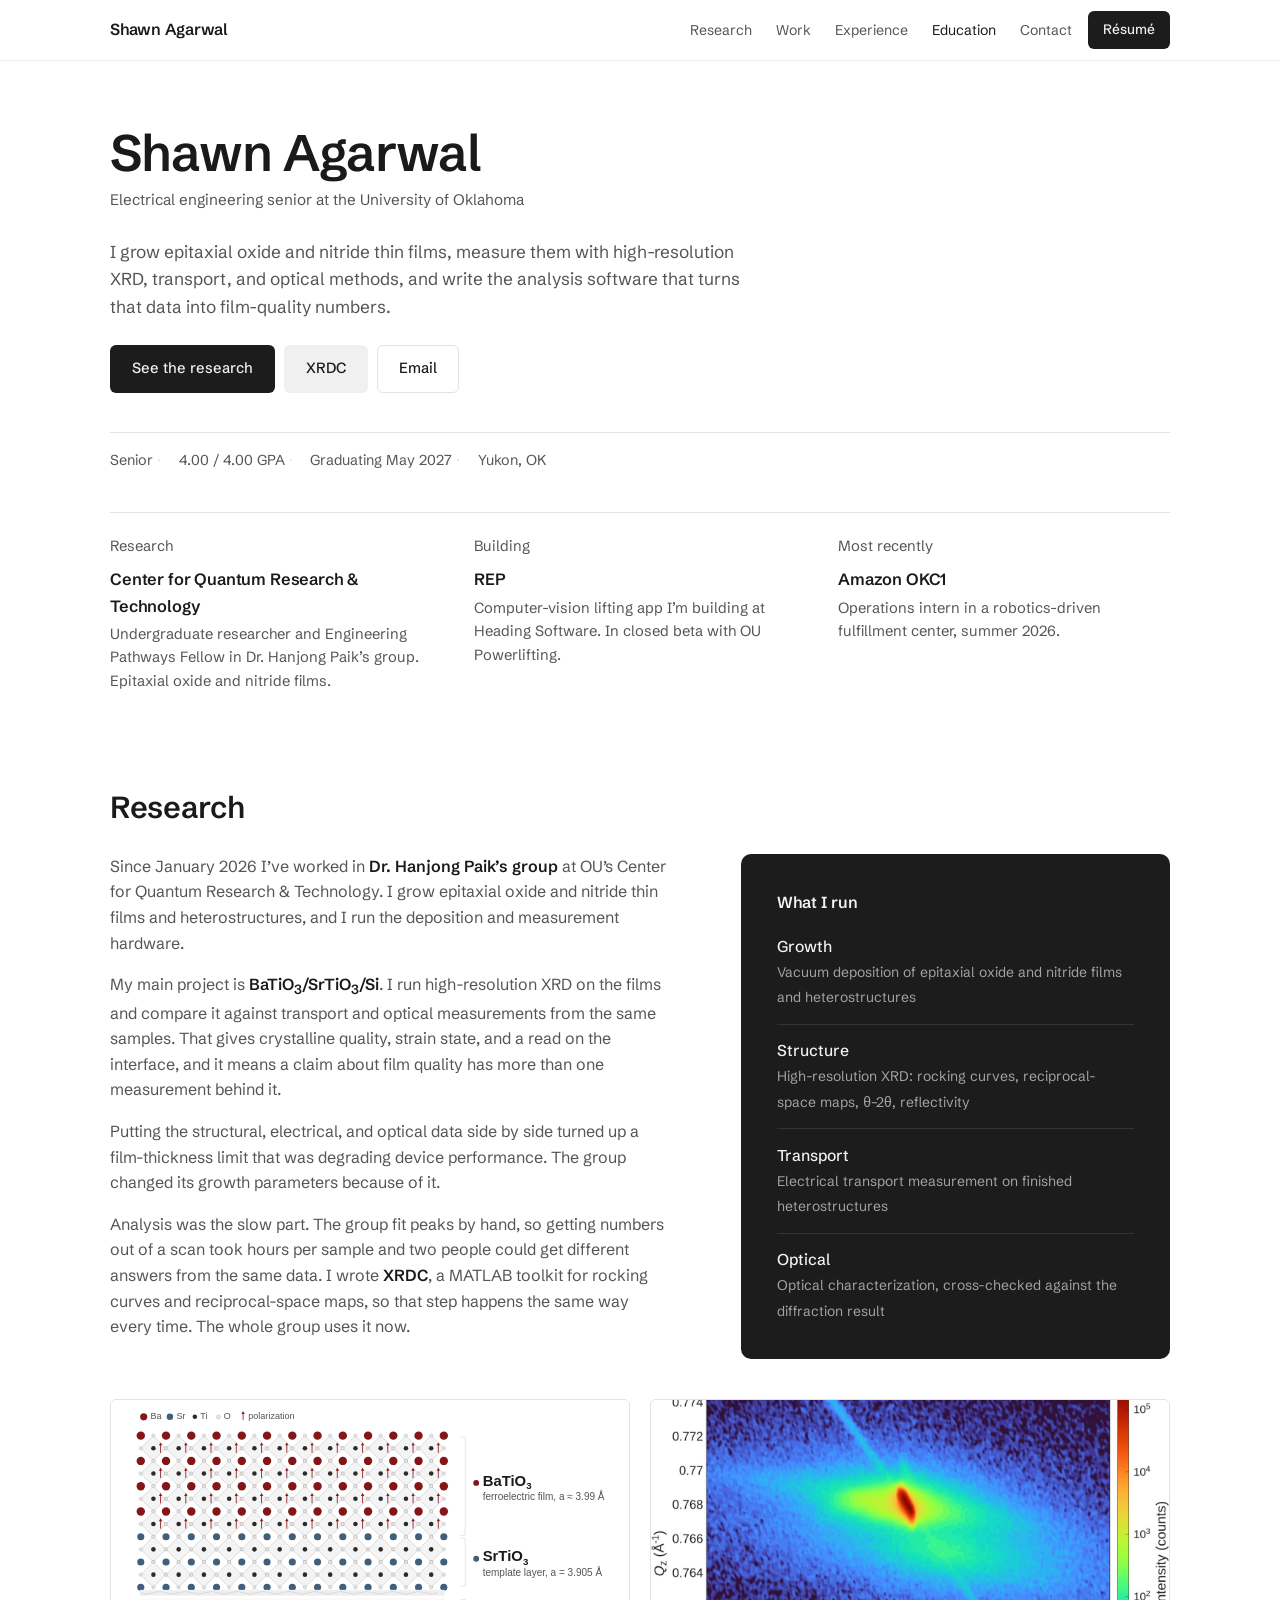
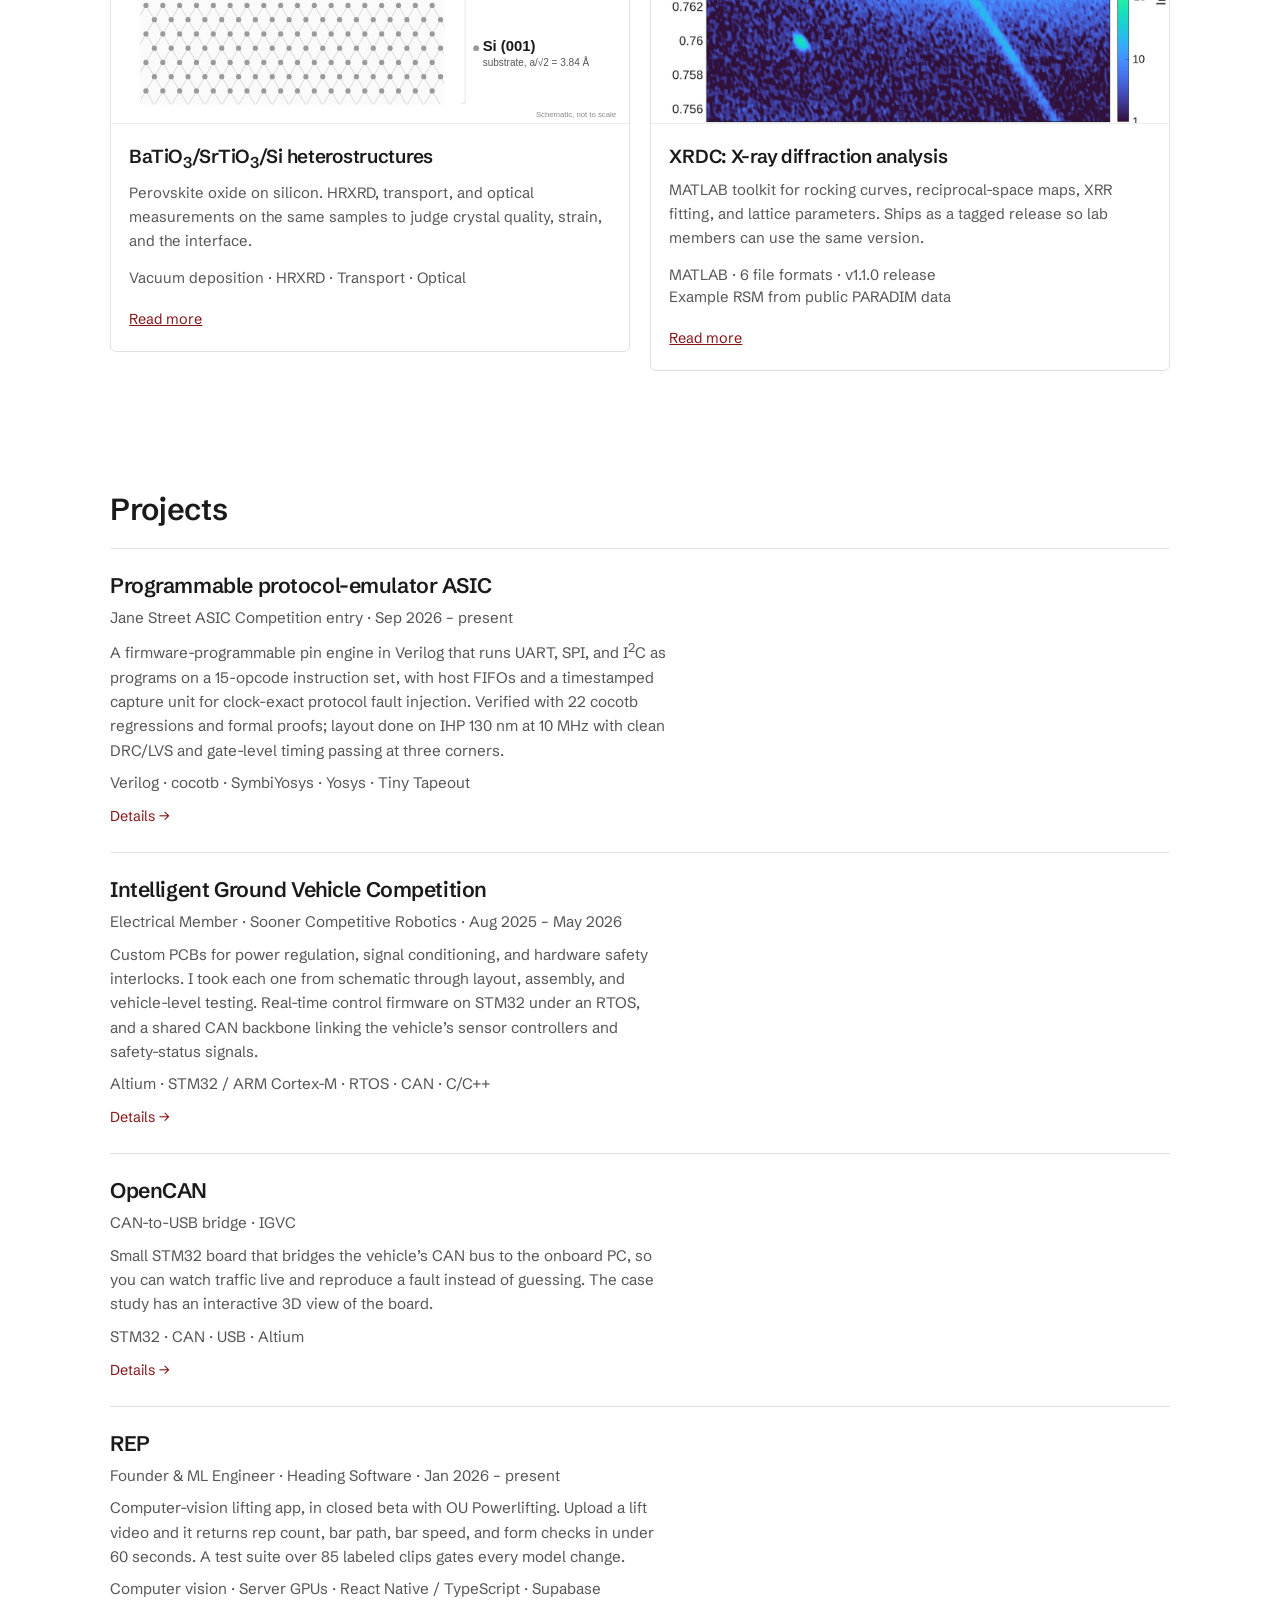
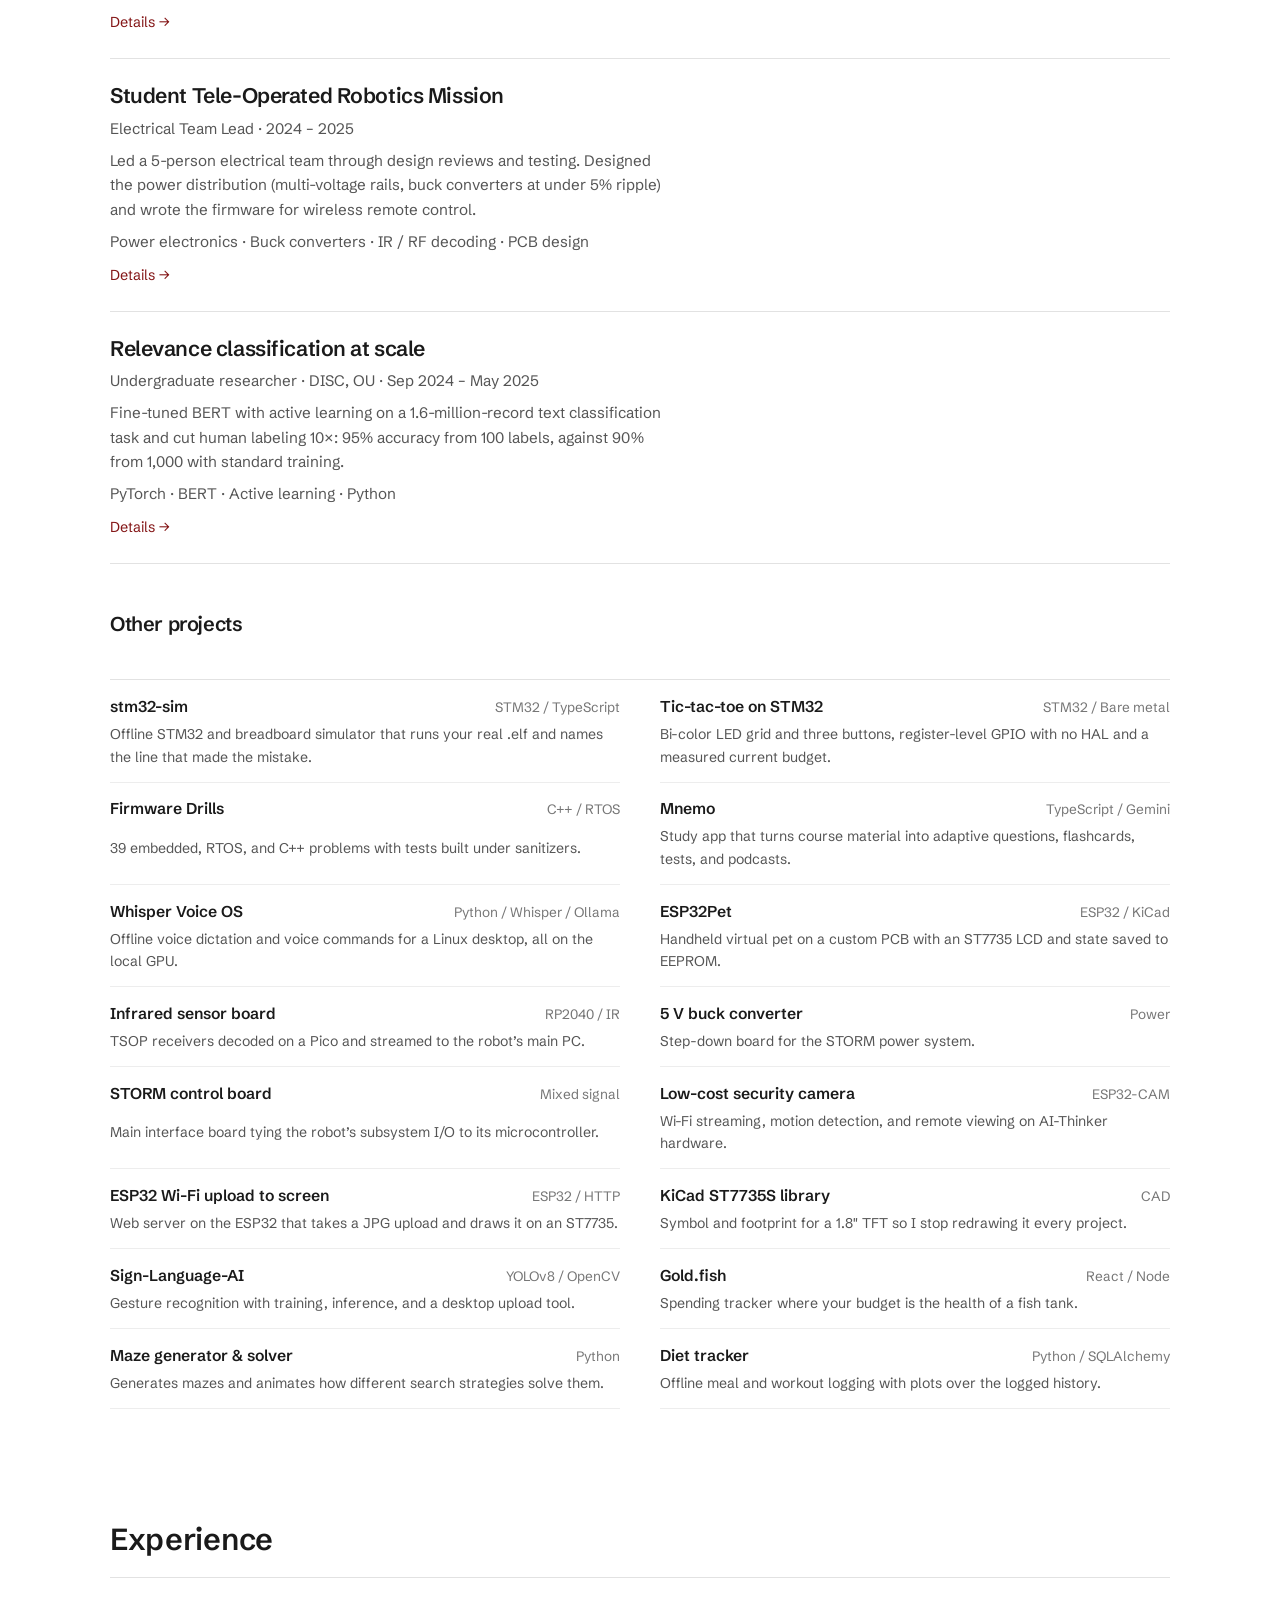
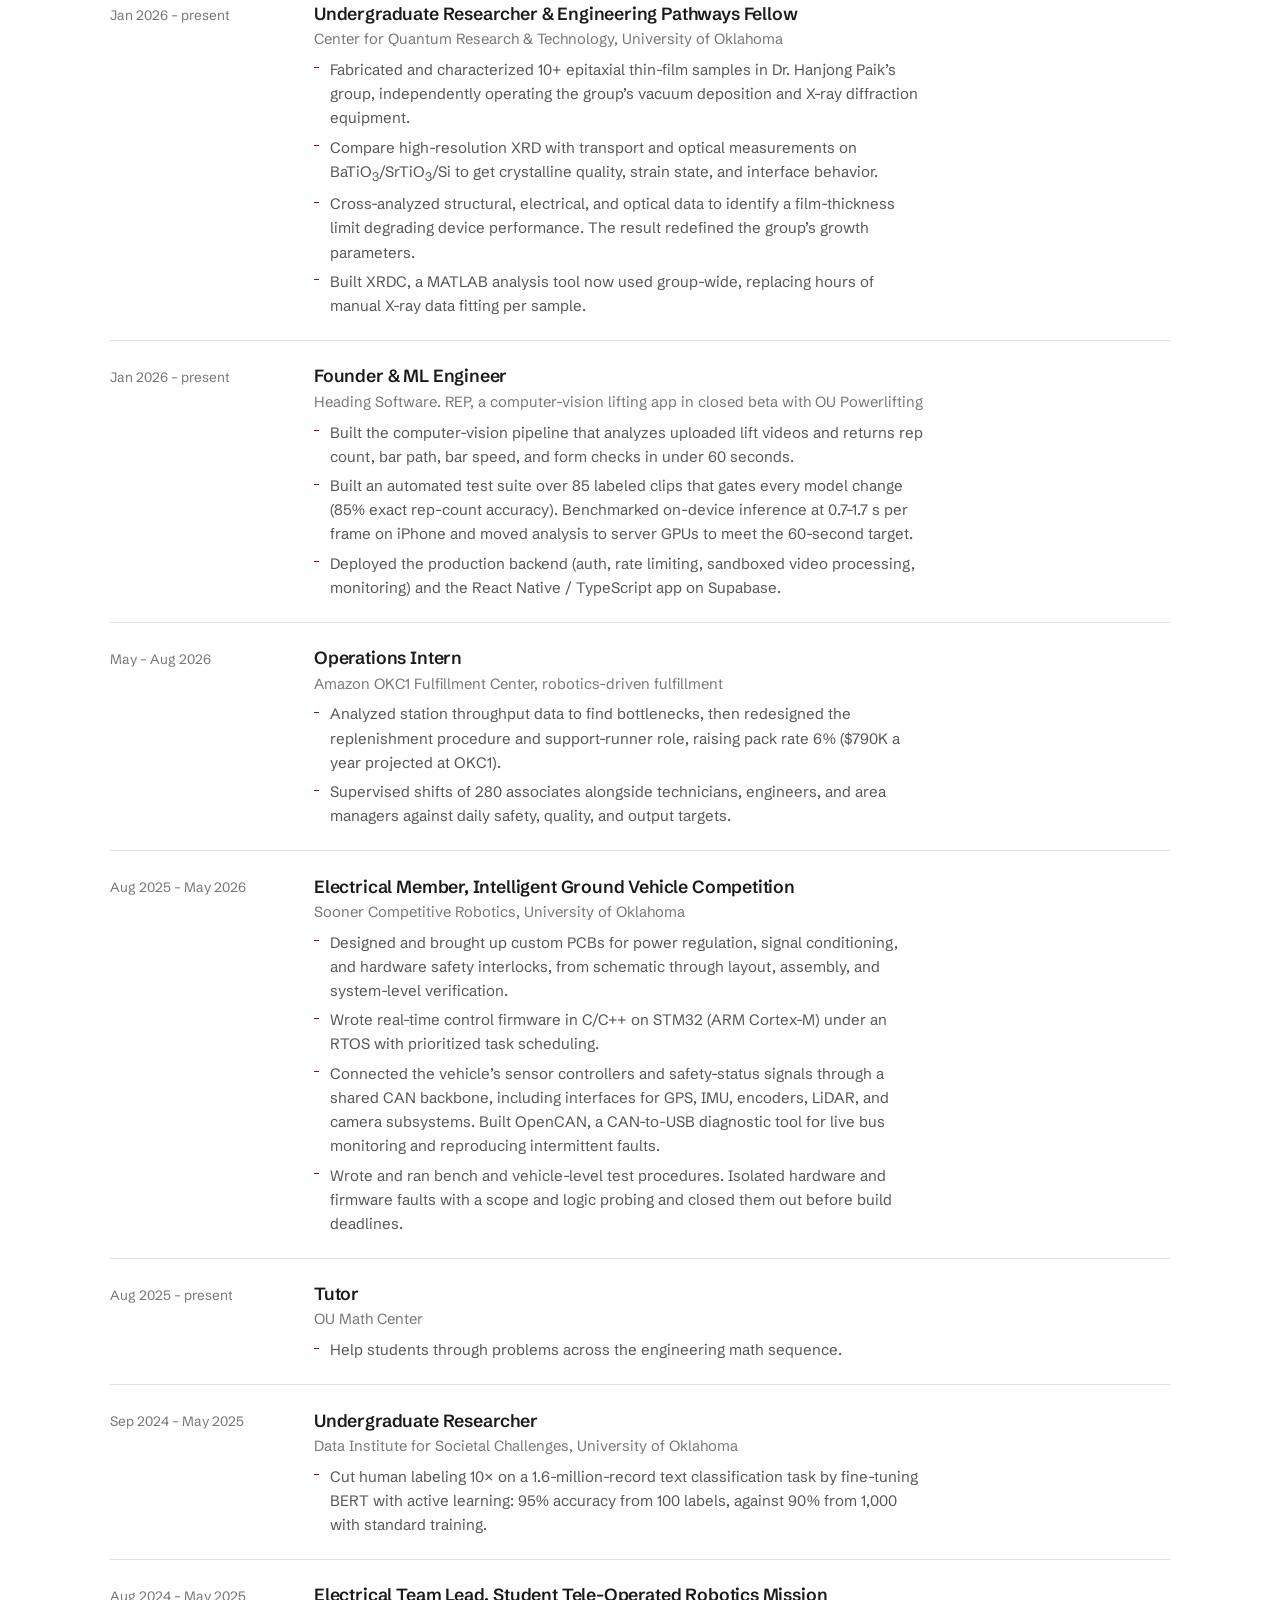
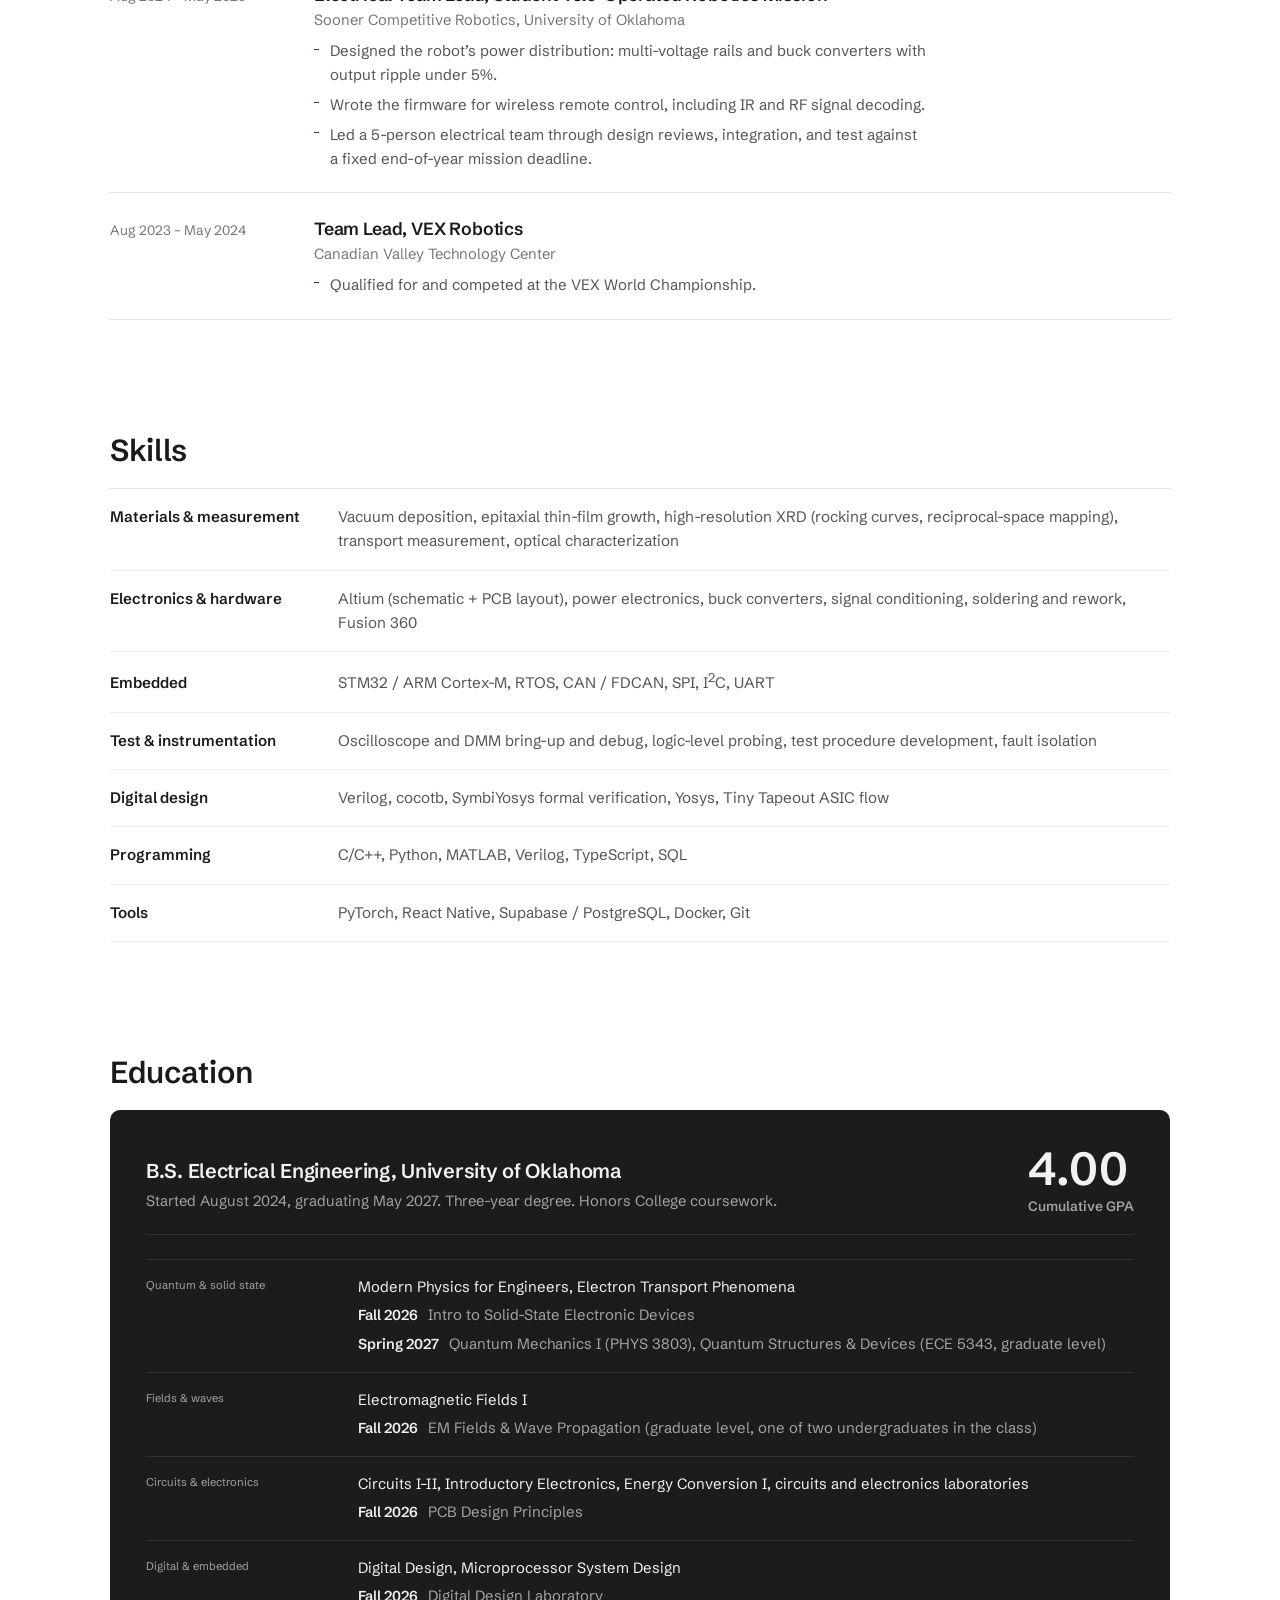
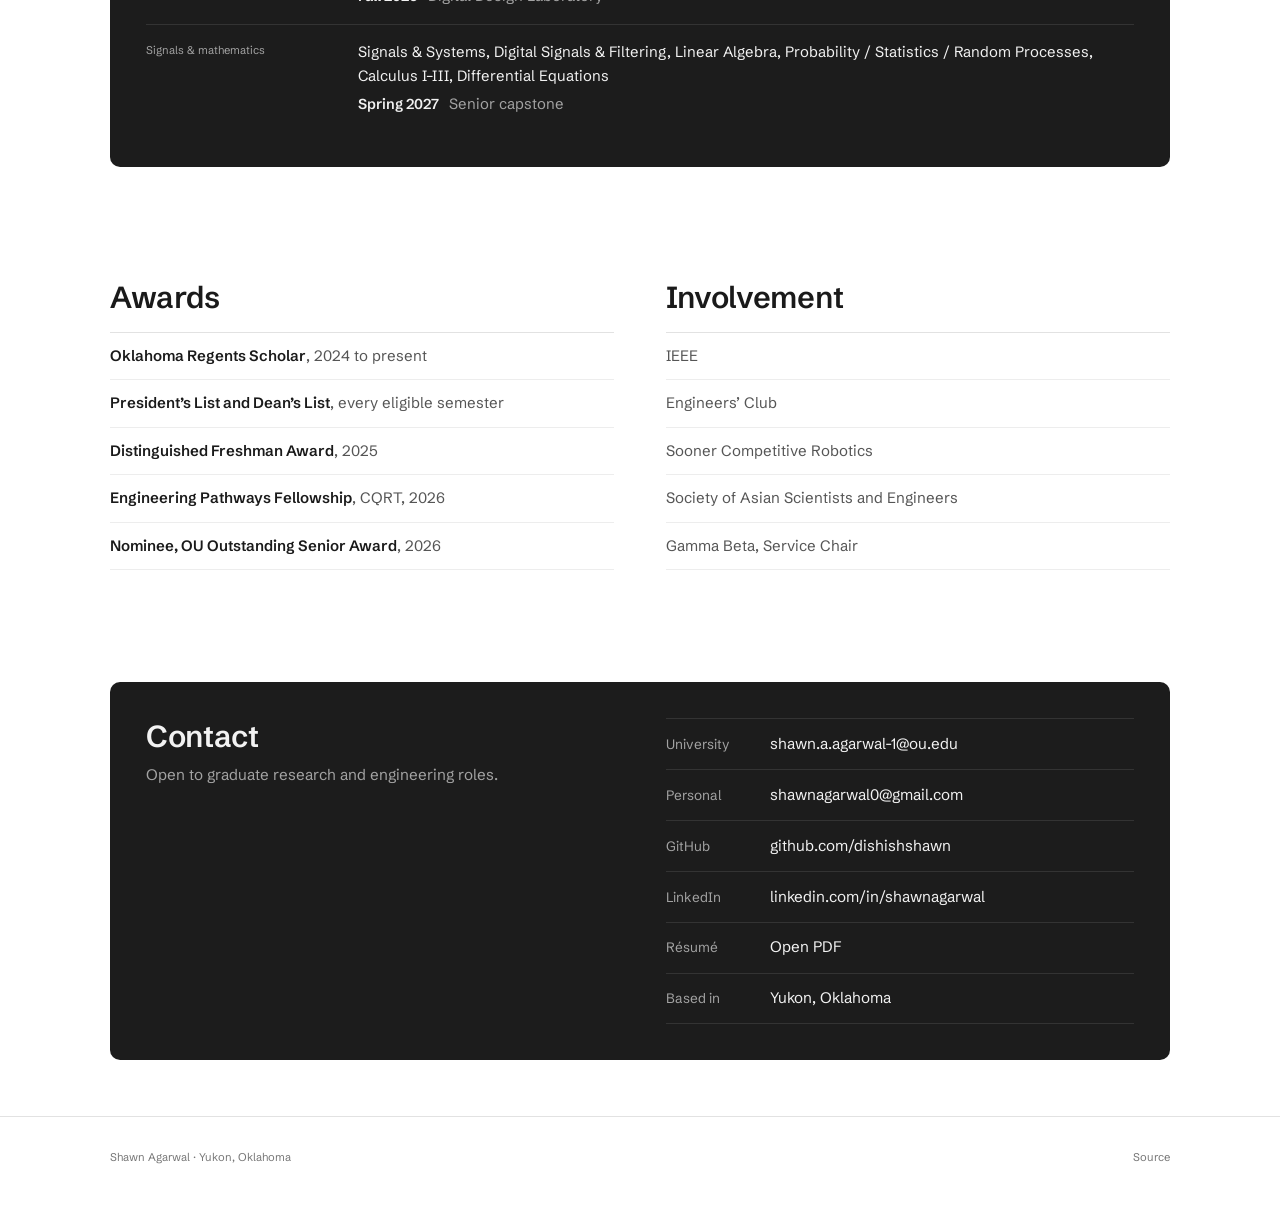
==== commit f2035da0: "Merge résumé update Co-Authored-By: Claude Opus 5.5 <noreply@anthropic.com>" ====
--- a/index.html
+++ b/index.html
@@ -15,7 +15,7 @@
       href="https://fonts.googleapis.com/css2?family=Schibsted+Grotesk:wght@400;500;600&display=swap"
       rel="stylesheet"
     />
-    <link rel="stylesheet" href="styles.css?v=202609180447" />
+    <link rel="stylesheet" href="styles.css?v=202611021116" />
   </head>
   <body>
     <a href="#main" class="skip">Skip to content</a>
@@ -30,13 +30,7 @@
           <a href="#education">Education</a>
           <a href="#contact">Contact</a>
         </div>
-        <a
-          href="assets/Resume.pdf"
-          target="_blank"
-          rel="noreferrer"
-          class="nav-cta"
-          >Résumé</a
-        >
+        <a href="resume/" class="nav-cta">Résumé</a>
       </div>
     </nav>
 
@@ -50,7 +44,11 @@
 
         <div class="hero-body">
           <div>
-            <p class="lede">I grow epitaxial oxide and nitride thin films, measure them with high-resolution XRD, transport, and optical methods, and write the analysis software that turns that data into film-quality numbers.</p>
+            <p class="lede">
+              I grow epitaxial oxide and nitride thin films, measure them with
+              high-resolution XRD, transport, and optical methods, and write the
+              analysis software that turns that data into film-quality numbers.
+            </p>
             <div class="hero-actions">
               <a href="#research" class="btn btn-solid">See the research</a>
               <a href="project.html?project=xrdc" class="btn btn-quiet">XRDC</a>
@@ -68,8 +66,7 @@
               loading="eager"
             />
             <figcaption>
-              Reciprocal-space map of
-              BaTiO<sub>3</sub>/SrTiO<sub>3</sub>/Si
+              Reciprocal-space map of BaTiO<sub>3</sub>/SrTiO<sub>3</sub>/Si
             </figcaption>
           </figure>
         </div>
@@ -77,7 +74,6 @@
         <p class="hero-vitals">
           <span>Senior</span>
           <span>4.00 / 4.00 GPA</span>
-          <span>122 credit hours</span>
           <span>Graduating May 2027</span>
           <span>Yukon, OK</span>
         </p>
@@ -96,10 +92,10 @@
           </div>
           <div class="now-item">
             <p class="label label-dim">Building</p>
-            <h3>Heading Software</h3>
-            <p>
-              Founded January 2026. AI document intelligence for oil and gas
-              land services.
+            <h3>REP</h3>
+            <p>
+              Computer-vision lifting app I&rsquo;m building at Heading
+              Software. In closed beta with OU Powerlifting.
             </p>
           </div>
           <div class="now-item">
@@ -121,9 +117,36 @@
 
         <div class="research-split">
           <div class="prose">
-            <p>Since January 2026 I&rsquo;ve worked in <strong>Dr. Hanjong Paik&rsquo;s group</strong> at OU&rsquo;s Center for Quantum Research &amp; Technology. I grow epitaxial oxide and nitride thin films and heterostructures, and I run the deposition and measurement hardware.</p>
-            <p>My main project is <strong>BaTiO<sub>3</sub>/SrTiO<sub>3</sub>/Si</strong>. I run high-resolution XRD on the films and compare it against transport and optical measurements from the same samples. That gives crystalline quality, strain state, and a read on the interface, and it means a claim about film quality has more than one measurement behind it.</p>
-            <p>Analysis was the slow part. The group fit peaks by hand, so getting numbers out of a scan was slow and two people could get different answers from the same data. I wrote <strong>XRDC</strong>, a MATLAB toolkit for rocking curves and reciprocal-space maps, so that step happens the same way every time.</p>
+            <p>
+              Since January 2026 I&rsquo;ve worked in
+              <strong>Dr. Hanjong Paik&rsquo;s group</strong> at OU&rsquo;s
+              Center for Quantum Research &amp; Technology. I grow epitaxial
+              oxide and nitride thin films and heterostructures, and I run the
+              deposition and measurement hardware.
+            </p>
+            <p>
+              My main project is
+              <strong>BaTiO<sub>3</sub>/SrTiO<sub>3</sub>/Si</strong>. I run
+              high-resolution XRD on the films and compare it against transport
+              and optical measurements from the same samples. That gives
+              crystalline quality, strain state, and a read on the interface,
+              and it means a claim about film quality has more than one
+              measurement behind it.
+            </p>
+            <p>
+              Putting the structural, electrical, and optical data side by side
+              turned up a film-thickness limit that was degrading device
+              performance. The group changed its growth parameters because of
+              it.
+            </p>
+            <p>
+              Analysis was the slow part. The group fit peaks by hand, so
+              getting numbers out of a scan took hours per sample and two people
+              could get different answers from the same data. I wrote
+              <strong>XRDC</strong>, a MATLAB toolkit for rocking curves and
+              reciprocal-space maps, so that step happens the same way every
+              time. The whole group uses it now.
+            </p>
           </div>
 
           <div class="panel">
@@ -141,8 +164,8 @@
               <div>
                 <b>Structure</b>
                 <span
-                  >High-resolution XRD: rocking curves, reciprocal-space
-                  maps, &theta;&ndash;2&theta;, reflectivity</span
+                  >High-resolution XRD: rocking curves, reciprocal-space maps,
+                  &theta;&ndash;2&theta;, reflectivity</span
                 >
               </div>
             </div>
@@ -168,10 +191,7 @@
         </div>
 
         <div class="cards">
-          <a
-            href="project.html?project=batio3-heterostructures"
-            class="card"
-          >
+          <a href="project.html?project=batio3-heterostructures" class="card">
             <img
               src="assets/research/heterostructure.svg"
               alt="Schematic of a BaTiO3 film on an SrTiO3 template layer on a silicon (001) substrate"
@@ -181,7 +201,11 @@
             />
             <div class="card-body">
               <h3>BaTiO<sub>3</sub>/SrTiO<sub>3</sub>/Si heterostructures</h3>
-              <p>Perovskite oxide on silicon. HRXRD, transport, and optical measurements on the same samples to judge crystal quality, strain, and the interface.</p>
+              <p>
+                Perovskite oxide on silicon. HRXRD, transport, and optical
+                measurements on the same samples to judge crystal quality,
+                strain, and the interface.
+              </p>
               <p class="card-meta">
                 Vacuum deposition &middot; HRXRD &middot; Transport &middot;
                 Optical
@@ -200,9 +224,14 @@
             />
             <div class="card-body">
               <h3>XRDC: X-ray diffraction analysis</h3>
-              <p>MATLAB toolkit for rocking curves, reciprocal-space maps, XRR fitting, and lattice parameters. Ships as a tagged release so lab members can use the same version.</p>
+              <p>
+                MATLAB toolkit for rocking curves, reciprocal-space maps, XRR
+                fitting, and lattice parameters. Ships as a tagged release so
+                lab members can use the same version.
+              </p>
               <p class="card-meta">
-                MATLAB &middot; 6 file formats &middot; v1.1.0 release<br />Example RSM from public PARADIM data
+                MATLAB &middot; 6 file formats &middot; v1.1.0 release<br />Example
+                RSM from public PARADIM data
               </p>
               <span class="card-foot">Read more</span>
             </div>
@@ -217,6 +246,30 @@
         </div>
 
         <div class="rows">
+          <a href="project.html?project=protocol-emulator-asic" class="row">
+            <div class="row-main">
+              <h3>Programmable protocol-emulator ASIC</h3>
+              <p class="row-role">
+                Jane Street ASIC Competition entry &middot; Sep 2026 &ndash;
+                present
+              </p>
+              <p>
+                A firmware-programmable pin engine in Verilog that runs UART,
+                SPI, and I<sup>2</sup>C as programs on a 15-opcode instruction
+                set, with host FIFOs and a timestamped capture unit for
+                clock-exact protocol fault injection. Verified with 22 cocotb
+                regressions and formal proofs; layout done on IHP 130&nbsp;nm at
+                10&nbsp;MHz with clean DRC/LVS and gate-level timing passing at
+                three corners.
+              </p>
+              <p class="row-stack">
+                Verilog &middot; cocotb &middot; SymbiYosys &middot; Yosys
+                &middot; Tiny Tapeout
+              </p>
+            </div>
+            <span class="row-go">Details &rarr;</span>
+          </a>
+
           <a href="project.html?project=igvc" class="row">
             <div class="row-main">
               <h3>Intelligent Ground Vehicle Competition</h3>
@@ -224,7 +277,14 @@
                 Electrical Member &middot; Sooner Competitive Robotics &middot;
                 Aug 2025 &ndash; May 2026
               </p>
-              <p>Custom PCBs for power regulation, signal conditioning, and hardware safety interlocks. I took each one from schematic through layout, assembly, and vehicle-level testing. Real-time control firmware on STM32 under an RTOS, and a shared CAN backbone linking the vehicle&rsquo;s sensor controllers and safety-status signals.</p>
+              <p>
+                Custom PCBs for power regulation, signal conditioning, and
+                hardware safety interlocks. I took each one from schematic
+                through layout, assembly, and vehicle-level testing. Real-time
+                control firmware on STM32 under an RTOS, and a shared CAN
+                backbone linking the vehicle&rsquo;s sensor controllers and
+                safety-status signals.
+              </p>
               <p class="row-stack">
                 Altium &middot; STM32 / ARM Cortex-M &middot; RTOS &middot; CAN
                 &middot; C/C++
@@ -237,7 +297,12 @@
             <div class="row-main">
               <h3>OpenCAN</h3>
               <p class="row-role">CAN-to-USB bridge &middot; IGVC</p>
-              <p>Small STM32 board that bridges the vehicle&rsquo;s CAN bus to the onboard PC, so you can watch traffic live and reproduce a fault instead of guessing. The case study has an interactive 3D view of the board.</p>
+              <p>
+                Small STM32 board that bridges the vehicle&rsquo;s CAN bus to
+                the onboard PC, so you can watch traffic live and reproduce a
+                fault instead of guessing. The case study has an interactive 3D
+                view of the board.
+              </p>
               <p class="row-stack">
                 STM32 &middot; CAN &middot; USB &middot; Altium
               </p>
@@ -247,14 +312,20 @@
 
           <a href="project.html?project=heading-software" class="row">
             <div class="row-main">
-              <h3>Heading Software</h3>
+              <h3>REP</h3>
               <p class="row-role">
-                Founder &amp; Engineer &middot; Jan 2026 &ndash; present
-              </p>
-              <p>AI document extraction for oil and gas land services. I built the LLM pipeline end to end (OCR, schema validation, citation grounding) plus an offline eval harness that tracks per-field precision and recall against a hand-labeled test set.</p>
+                Founder &amp; ML Engineer &middot; Heading Software &middot; Jan
+                2026 &ndash; present
+              </p>
+              <p>
+                Computer-vision lifting app, in closed beta with OU
+                Powerlifting. Upload a lift video and it returns rep count, bar
+                path, bar speed, and form checks in under 60 seconds. A test
+                suite over 85 labeled clips gates every model change.
+              </p>
               <p class="row-stack">
-                LLM pipelines &middot; OCR &middot; BullMQ / Redis &middot;
-                Evaluation harness
+                Computer vision &middot; Server GPUs &middot; React Native /
+                TypeScript &middot; Supabase
               </p>
             </div>
             <span class="row-go">Details &rarr;</span>
@@ -266,7 +337,12 @@
               <p class="row-role">
                 Electrical Team Lead &middot; 2024 &ndash; 2025
               </p>
-              <p>Led the electrical team through design reviews and testing. Multi-voltage power rails and buck converters at under 5% ripple, plus IR and RF signal decoding for the robot&rsquo;s sensors.</p>
+              <p>
+                Led a 5-person electrical team through design reviews and
+                testing. Designed the power distribution (multi-voltage rails,
+                buck converters at under 5% ripple) and wrote the firmware for
+                wireless remote control.
+              </p>
               <p class="row-stack">
                 Power electronics &middot; Buck converters &middot; IR / RF
                 decoding &middot; PCB design
@@ -285,7 +361,12 @@
                 Undergraduate researcher &middot; DISC, OU &middot; Sep 2024
                 &ndash; May 2025
               </p>
-              <p>Fine-tuned BERT for relevance classification over 1.6 million records. Used active-learning uncertainty sampling to pick what got labeled next, since the labeling budget was a few people&rsquo;s time.</p>
+              <p>
+                Fine-tuned BERT with active learning on a 1.6-million-record
+                text classification task and cut human labeling 10&times;: 95%
+                accuracy from 100 labels, against 90% from 1,000 with standard
+                training.
+              </p>
               <p class="row-stack">
                 PyTorch &middot; BERT &middot; Active learning &middot; Python
               </p>
@@ -296,10 +377,53 @@
 
         <h3 class="hdr" style="margin-top: 3rem">Other projects</h3>
         <div class="also">
+          <a href="project.html?project=stm32-sim" class="also-item">
+            <h4>stm32-sim</h4>
+            <span>STM32 / TypeScript</span>
+            <p>
+              Offline STM32 and breadboard simulator that runs your real .elf
+              and names the line that made the mistake.
+            </p>
+          </a>
+          <a href="project.html?project=tic-tac-toe-stm32" class="also-item">
+            <h4>Tic-tac-toe on STM32</h4>
+            <span>STM32 / Bare metal</span>
+            <p>
+              Bi-color LED grid and three buttons, register-level GPIO with no
+              HAL and a measured current budget.
+            </p>
+          </a>
+          <a href="project.html?project=firmware-drills" class="also-item">
+            <h4>Firmware Drills</h4>
+            <span>C++ / RTOS</span>
+            <p>
+              39 embedded, RTOS, and C++ problems with tests built under
+              sanitizers.
+            </p>
+          </a>
+          <a href="project.html?project=mnemo" class="also-item">
+            <h4>Mnemo</h4>
+            <span>TypeScript / Gemini</span>
+            <p>
+              Study app that turns course material into adaptive questions,
+              flashcards, tests, and podcasts.
+            </p>
+          </a>
+          <a href="project.html?project=whisper-voice-os" class="also-item">
+            <h4>Whisper Voice OS</h4>
+            <span>Python / Whisper / Ollama</span>
+            <p>
+              Offline voice dictation and voice commands for a Linux desktop,
+              all on the local GPU.
+            </p>
+          </a>
           <a href="project.html?project=esp32pet" class="also-item">
             <h4>ESP32Pet</h4>
             <span>ESP32 / KiCad</span>
-            <p>Handheld virtual pet on a custom PCB with an ST7735 LCD and state saved to EEPROM.</p>
+            <p>
+              Handheld virtual pet on a custom PCB with an ST7735 LCD and state
+              saved to EEPROM.
+            </p>
           </a>
           <a
             href="project.html?project=infrared-sensor-board"
@@ -307,7 +431,10 @@
           >
             <h4>Infrared sensor board</h4>
             <span>RP2040 / IR</span>
-            <p>TSOP receivers decoded on a Pico and streamed to the robot&rsquo;s main PC.</p>
+            <p>
+              TSOP receivers decoded on a Pico and streamed to the robot&rsquo;s
+              main PC.
+            </p>
           </a>
           <a href="project.html?project=5v-buck-converter" class="also-item">
             <h4>5 V buck converter</h4>
@@ -339,12 +466,18 @@
           >
             <h4>ESP32 Wi-Fi upload to screen</h4>
             <span>ESP32 / HTTP</span>
-            <p>Web server on the ESP32 that takes a JPG upload and draws it on an ST7735.</p>
+            <p>
+              Web server on the ESP32 that takes a JPG upload and draws it on an
+              ST7735.
+            </p>
           </a>
           <a href="project.html?project=kicad-st7735s-tft" class="also-item">
             <h4>KiCad ST7735S library</h4>
             <span>CAD</span>
-            <p>Symbol and footprint for a 1.8&Prime; TFT so I stop redrawing it every project.</p>
+            <p>
+              Symbol and footprint for a 1.8&Prime; TFT so I stop redrawing it
+              every project.
+            </p>
           </a>
           <a href="project.html?project=sign-language-ai" class="also-item">
             <h4>Sign-Language-AI</h4>
@@ -357,7 +490,9 @@
           <a href="project.html?project=gold-fish" class="also-item">
             <h4>Gold.fish</h4>
             <span>React / Node</span>
-            <p>Spending tracker where your budget is the health of a fish tank.</p>
+            <p>
+              Spending tracker where your budget is the health of a fish tank.
+            </p>
           </a>
           <a
             href="project.html?project=maze-generator-solver"
@@ -365,7 +500,10 @@
           >
             <h4>Maze generator &amp; solver</h4>
             <span>Python</span>
-            <p>Generates mazes and animates how different search strategies solve them.</p>
+            <p>
+              Generates mazes and animates how different search strategies solve
+              them.
+            </p>
           </a>
           <a href="project.html?project=diet-tracker" class="also-item">
             <h4>Diet tracker</h4>
@@ -396,9 +534,26 @@
                 Oklahoma
               </p>
               <ul>
-                <li>Grow and characterize epitaxial oxide and nitride films and heterostructures in Dr. Hanjong Paik&rsquo;s group. Run the deposition and measurement hardware.</li>
-                <li>Compare high-resolution XRD with transport and optical measurements on BaTiO<sub>3</sub>/SrTiO<sub>3</sub>/Si to get crystalline quality, strain state, and interface behavior.</li>
-                <li>Wrote XRDC, the MATLAB tool that replaced the group&rsquo;s manual peak fitting and standardized how we report film-quality numbers.</li>
+                <li>
+                  Fabricated and characterized 10+ epitaxial thin-film samples
+                  in Dr. Hanjong Paik&rsquo;s group, independently operating the
+                  group&rsquo;s vacuum deposition and X-ray diffraction
+                  equipment.
+                </li>
+                <li>
+                  Compare high-resolution XRD with transport and optical
+                  measurements on BaTiO<sub>3</sub>/SrTiO<sub>3</sub>/Si to get
+                  crystalline quality, strain state, and interface behavior.
+                </li>
+                <li>
+                  Cross-analyzed structural, electrical, and optical data to
+                  identify a film-thickness limit degrading device performance.
+                  The result redefined the group&rsquo;s growth parameters.
+                </li>
+                <li>
+                  Built XRDC, a MATLAB analysis tool now used group-wide,
+                  replacing hours of manual X-ray data fitting per sample.
+                </li>
               </ul>
             </div>
           </article>
@@ -406,21 +561,27 @@
           <article class="xp-item">
             <p class="xp-when">Jan 2026 &ndash; present</p>
             <div>
-              <h3>Founder &amp; Engineer</h3>
-              <p class="xp-org">Heading Software, AI document intelligence for oil and gas land services</p>
+              <h3>Founder &amp; ML Engineer</h3>
+              <p class="xp-org">
+                Heading Software. REP, a computer-vision lifting app in closed
+                beta with OU Powerlifting
+              </p>
               <ul>
                 <li>
-                  Built the LLM document-extraction and verification pipeline
-                  end to end: OCR, schema validation, and citation grounding.
-                </li>
-                <li>
-                  Wrote an offline evaluation harness tracking per-field
-                  precision and recall against a hand-labeled test set.
-                </li>
-                <li>
-                  Built a BullMQ/Redis batch layer with idempotent workers and
-                  automated QA that catches drift, duplicates, and corrupt
-                  inputs.
+                  Built the computer-vision pipeline that analyzes uploaded lift
+                  videos and returns rep count, bar path, bar speed, and form
+                  checks in under 60 seconds.
+                </li>
+                <li>
+                  Built an automated test suite over 85 labeled clips that gates
+                  every model change (85% exact rep-count accuracy). Benchmarked
+                  on-device inference at 0.7&ndash;1.7 s per frame on iPhone and
+                  moved analysis to server GPUs to meet the 60-second target.
+                </li>
+                <li>
+                  Deployed the production backend (auth, rate limiting,
+                  sandboxed video processing, monitoring) and the React Native /
+                  TypeScript app on Supabase.
                 </li>
               </ul>
             </div>
@@ -430,10 +591,20 @@
             <p class="xp-when">May &ndash; Aug 2026</p>
             <div>
               <h3>Operations Intern</h3>
-              <p class="xp-org">Amazon OKC1 Fulfillment Center, robotics-driven fulfillment</p>
+              <p class="xp-org">
+                Amazon OKC1 Fulfillment Center, robotics-driven fulfillment
+              </p>
               <ul>
-                <li>Analyzed process and flow data to find throughput bottlenecks, then modeled a change projected to save about $800K a year at the site.</li>
-                <li>Ran a 280-associate floor with technicians, engineers, and area managers, holding safety, quality, and readiness standards against daily production targets.</li>
+                <li>
+                  Analyzed station throughput data to find bottlenecks, then
+                  redesigned the replenishment procedure and support-runner
+                  role, raising pack rate 6% ($790K a year projected at OKC1).
+                </li>
+                <li>
+                  Supervised shifts of 280 associates alongside technicians,
+                  engineers, and area managers against daily safety, quality,
+                  and output targets.
+                </li>
               </ul>
             </div>
           </article>
@@ -446,13 +617,28 @@
                 Sooner Competitive Robotics, University of Oklahoma
               </p>
               <ul>
-                <li>Designed and brought up custom PCBs for power regulation, signal conditioning, and hardware safety interlocks, from schematic through layout, assembly, and system-level verification.</li>
+                <li>
+                  Designed and brought up custom PCBs for power regulation,
+                  signal conditioning, and hardware safety interlocks, from
+                  schematic through layout, assembly, and system-level
+                  verification.
+                </li>
                 <li>
                   Wrote real-time control firmware in C/C++ on STM32 (ARM
                   Cortex-M) under an RTOS with prioritized task scheduling.
                 </li>
-                <li>Connected the vehicle&rsquo;s sensor controllers and safety-status signals through a shared CAN backbone, including interfaces for GPS, IMU, encoders, LiDAR, and camera subsystems. Built a CAN-to-USB bridge to log CAN traffic and reproduce intermittent communication faults.</li>
-                <li>Wrote and ran bench and vehicle-level test procedures. Isolated hardware and firmware faults with a scope and logic probing and closed them out before build deadlines.</li>
+                <li>
+                  Connected the vehicle&rsquo;s sensor controllers and
+                  safety-status signals through a shared CAN backbone, including
+                  interfaces for GPS, IMU, encoders, LiDAR, and camera
+                  subsystems. Built OpenCAN, a CAN-to-USB diagnostic tool for
+                  live bus monitoring and reproducing intermittent faults.
+                </li>
+                <li>
+                  Wrote and ran bench and vehicle-level test procedures.
+                  Isolated hardware and firmware faults with a scope and logic
+                  probing and closed them out before build deadlines.
+                </li>
               </ul>
             </div>
           </article>
@@ -463,7 +649,10 @@
               <h3>Tutor</h3>
               <p class="xp-org">OU Math Center</p>
               <ul>
-                <li>Help students through problems across the engineering math sequence.</li>
+                <li>
+                  Help students through problems across the engineering math
+                  sequence.
+                </li>
               </ul>
             </div>
           </article>
@@ -476,7 +665,12 @@
                 Data Institute for Societal Challenges, University of Oklahoma
               </p>
               <ul>
-                <li>Fine-tuned BERT for relevance classification over 1.6 million records, using active-learning uncertainty sampling to choose what to label next.</li>
+                <li>
+                  Cut human labeling 10&times; on a 1.6-million-record text
+                  classification task by fine-tuning BERT with active learning:
+                  95% accuracy from 100 labels, against 90% from 1,000 with
+                  standard training.
+                </li>
               </ul>
             </div>
           </article>
@@ -484,22 +678,25 @@
           <article class="xp-item">
             <p class="xp-when">Aug 2024 &ndash; May 2025</p>
             <div>
-              <h3>Electrical Team Lead, Student Tele-Operated Robotics Mission</h3>
+              <h3>
+                Electrical Team Lead, Student Tele-Operated Robotics Mission
+              </h3>
               <p class="xp-org">
                 Sooner Competitive Robotics, University of Oklahoma
               </p>
               <ul>
                 <li>
-                  Designed multi-voltage power rails and buck converters,
-                  bringing output ripple under 5%.
-                </li>
-                <li>
-                  Implemented IR and RF signal decoding for the robot&rsquo;s
-                  sensing path.
-                </li>
-                <li>
-                  Led the electrical team through design reviews and test
-                  phases.
+                  Designed the robot&rsquo;s power distribution: multi-voltage
+                  rails and buck converters with output ripple under 5%.
+                </li>
+                <li>
+                  Wrote the firmware for wireless remote control, including IR
+                  and RF signal decoding.
+                </li>
+                <li>
+                  Led a 5-person electrical team through design reviews,
+                  integration, and test against a fixed end-of-year mission
+                  deadline.
                 </li>
               </ul>
             </div>
@@ -556,12 +753,19 @@
             </dd>
           </div>
           <div class="skill-row">
+            <dt>Digital design</dt>
+            <dd>
+              Verilog, cocotb, SymbiYosys formal verification, Yosys, Tiny
+              Tapeout ASIC flow
+            </dd>
+          </div>
+          <div class="skill-row">
             <dt>Programming</dt>
-            <dd>C/C++, Python, MATLAB, Rust, SQL</dd>
+            <dd>C/C++, Python, MATLAB, Verilog, TypeScript, SQL</dd>
           </div>
           <div class="skill-row">
             <dt>Tools</dt>
-            <dd>PyTorch, TensorFlow, Git, LaTeX, Redis / BullMQ</dd>
+            <dd>PyTorch, React Native, Supabase / PostgreSQL, Docker, Git</dd>
           </div>
         </dl>
       </section>
@@ -576,7 +780,10 @@
           <div class="edu-head">
             <div>
               <h3>B.S. Electrical Engineering, University of Oklahoma</h3>
-              <p>Started August 2024, graduating May 2027. Three-year degree, 122 credit hours completed. Honors College coursework.</p>
+              <p>
+                Started August 2024, graduating May 2027. Three-year degree.
+                Honors College coursework.
+              </p>
             </div>
             <p class="edu-gpa">4.00<small>Cumulative GPA</small></p>
           </div>
@@ -587,7 +794,8 @@
               <dd>
                 Modern Physics for Engineers, Electron Transport Phenomena
                 <span class="later"
-                  ><b>Fall 2026</b> Intro to Solid-State Electronic Devices</span
+                  ><b>Fall 2026</b> Intro to Solid-State Electronic
+                  Devices</span
                 >
                 <span class="later"
                   ><b>Spring 2027</b> Quantum Mechanics I (PHYS 3803), Quantum
@@ -602,8 +810,7 @@
                 Electromagnetic Fields I
                 <span class="later"
                   ><b>Fall 2026</b> EM Fields &amp; Wave Propagation (<em
-                    >graduate level, one of two undergraduates in the
-                    class</em
+                    >graduate level, one of two undergraduates in the class</em
                   >)</span
                 >
               </dd>
@@ -613,7 +820,9 @@
               <dd>
                 Circuits I&ndash;II, Introductory Electronics, Energy Conversion
                 I, circuits and electronics laboratories
-                <span class="later"><b>Fall 2026</b> PCB Design Principles</span>
+                <span class="later"
+                  ><b>Fall 2026</b> PCB Design Principles</span
+                >
               </dd>
             </div>
             <div class="course-row">
@@ -645,7 +854,10 @@
             <h2 class="statement">Awards</h2>
             <ul class="listing">
               <li><b>Oklahoma Regents Scholar</b>, 2024 to present</li>
-              <li><b>President&rsquo;s List and Dean&rsquo;s List</b>, every eligible semester</li>
+              <li>
+                <b>President&rsquo;s List and Dean&rsquo;s List</b>, every
+                eligible semester
+              </li>
               <li><b>Distinguished Freshman Award</b>, 2025</li>
               <li><b>Engineering Pathways Fellowship</b>, CQRT, 2026</li>
               <li><b>Nominee, OU Outstanding Senior Award</b>, 2026</li>
@@ -699,11 +911,7 @@
               <span class="ck">LinkedIn</span>
               <span class="cv">linkedin.com/in/shawnagarwal</span>
             </a>
-            <a
-              href="assets/Resume.pdf"
-              target="_blank"
-              rel="noreferrer"
-            >
+            <a href="assets/Resume.pdf" target="_blank" rel="noreferrer">
               <span class="ck">Résumé</span>
               <span class="cv">Open PDF</span>
             </a>
@@ -730,6 +938,6 @@
       </div>
     </footer>
 
-    <script src="script.js?v=202609180447"></script>
+    <script src="script.js?v=202611021116"></script>
   </body>
 </html>
